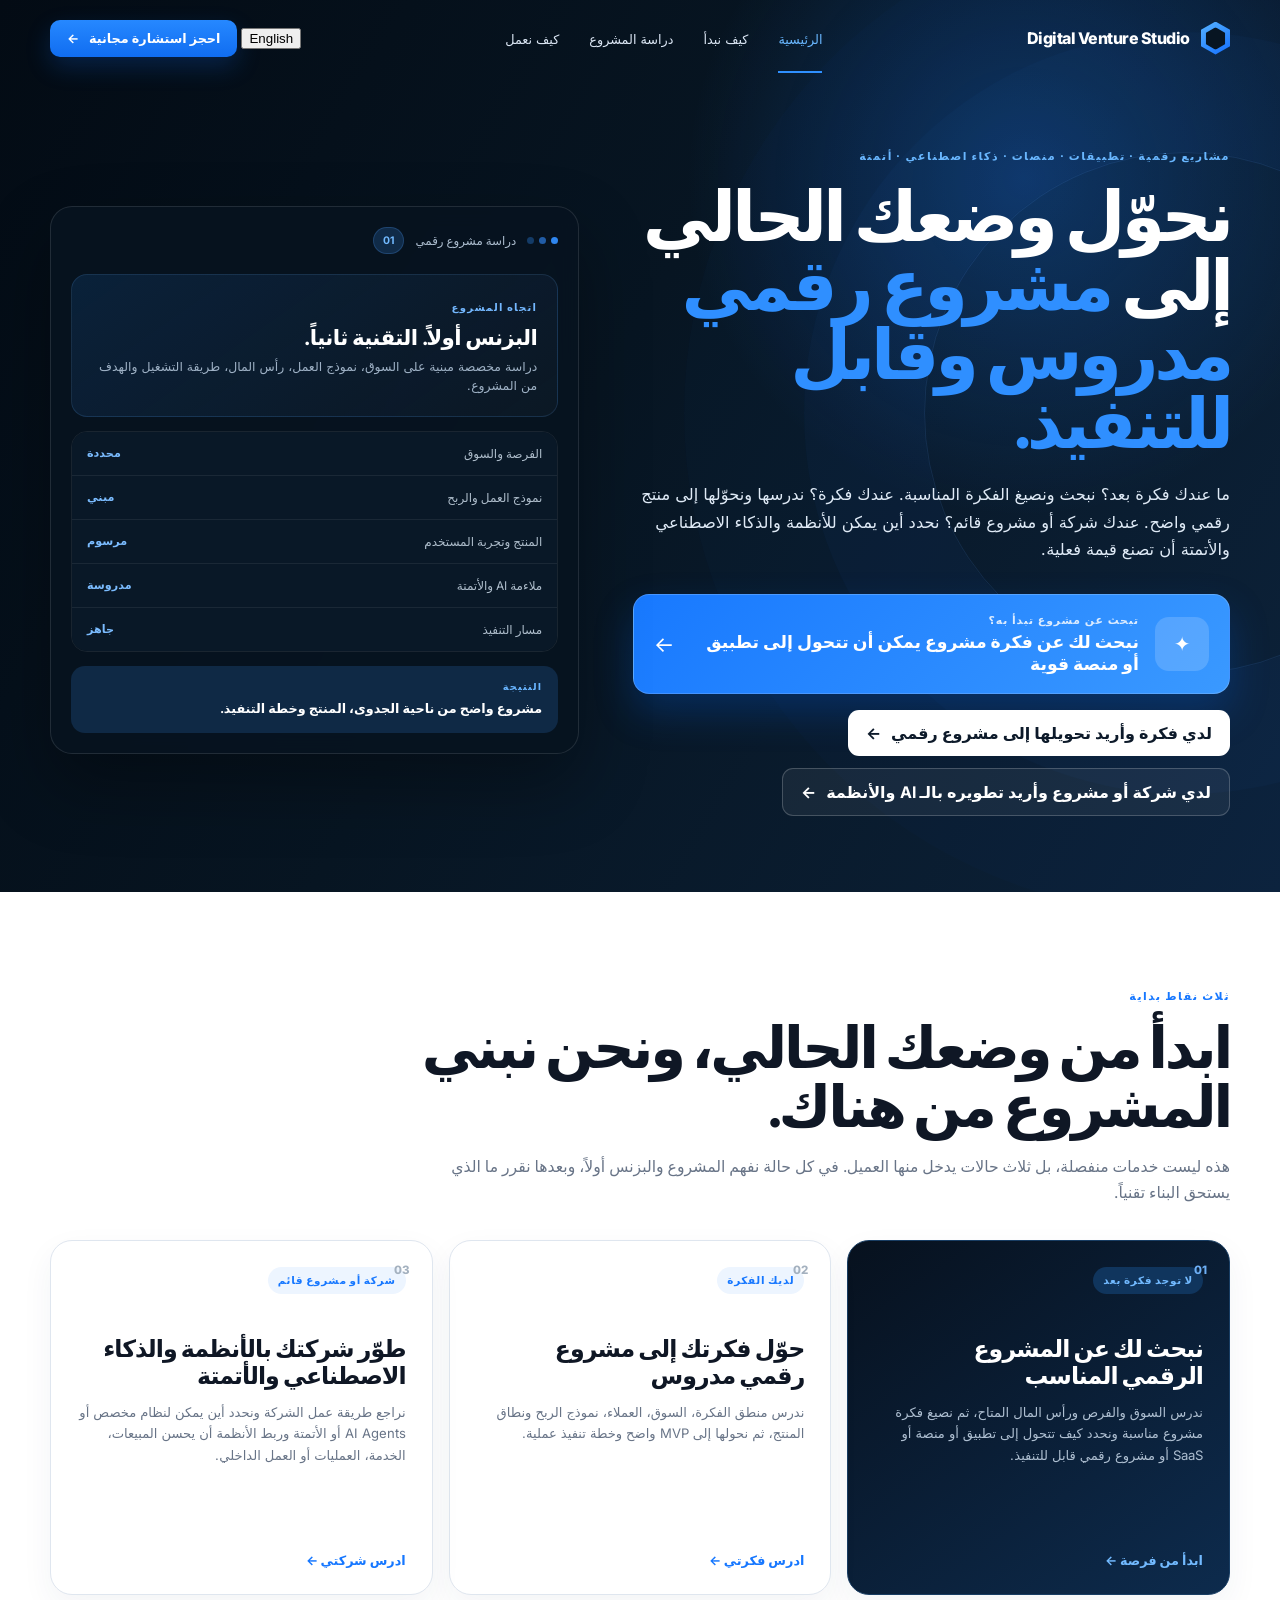
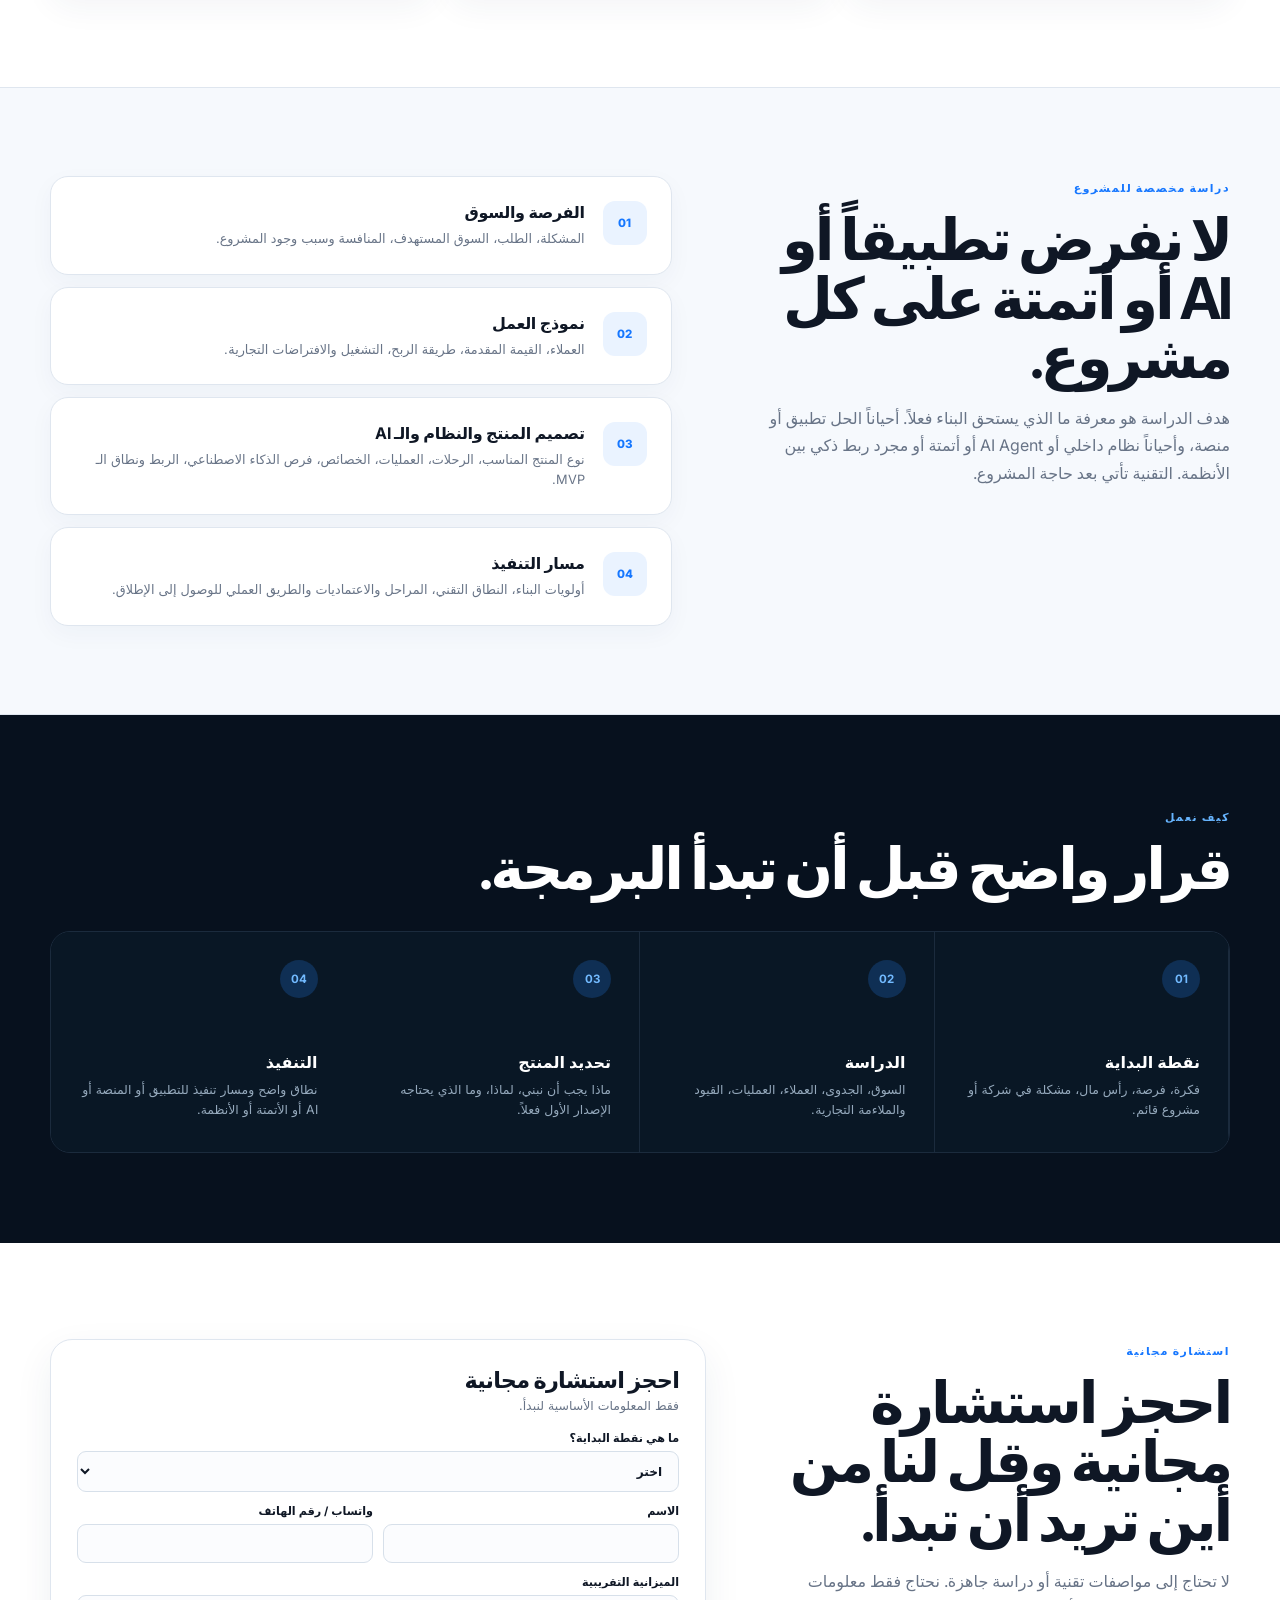
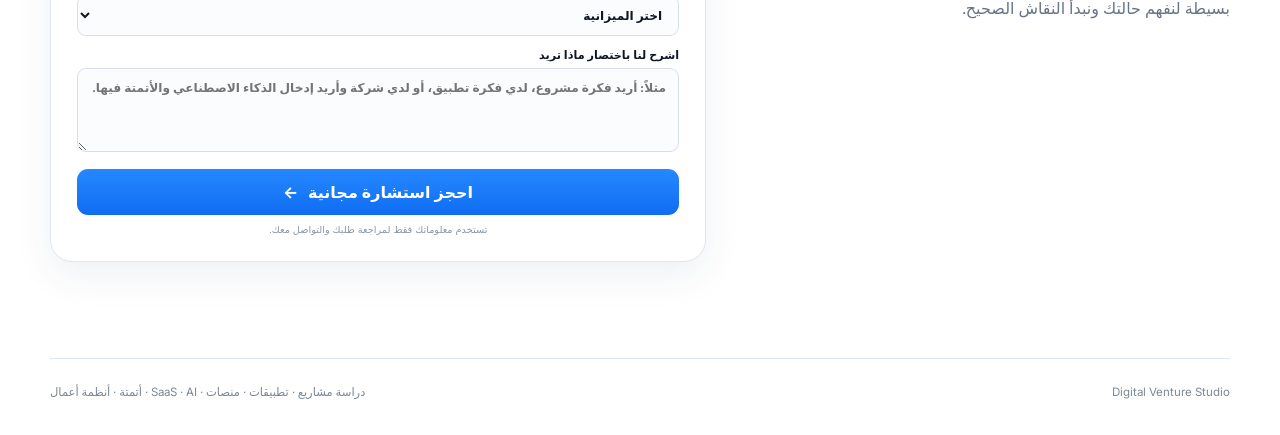
==== index.html @ 3de3f8a1 "Make Arabic the default language and simplify consultation intake" ====
<!doctype html>
<html lang="ar" dir="rtl">
<head>
  <meta charset="utf-8">
  <meta name="viewport" content="width=device-width, initial-scale=1">
  <meta name="description" content="نساعدك على إيجاد ودراسة فكرة مشروع رقمي، تحويل فكرتك إلى تطبيق أو منصة، أو تطوير شركتك بالأنظمة والذكاء الاصطناعي والأتمتة.">
  <title>Digital Venture Studio — مشاريع رقمية، تطبيقات، منصات وذكاء اصطناعي</title>
  <link rel="preconnect" href="https://fonts.googleapis.com">
  <link rel="preconnect" href="https://fonts.gstatic.com" crossorigin>
  <link href="https://fonts.googleapis.com/css2?family=Inter:wght@400;500;600;700;800&family=Tajawal:wght@400;500;700;800&display=swap" rel="stylesheet">
  <link rel="stylesheet" href="styles.css">
</head>
<body>
  <div class="site-top" id="top">
    <header class="nav shell">
      <a class="brand" href="#top" aria-label="Home">
        <span class="brand-mark" aria-hidden="true"><i></i></span>
        <span>Digital Venture Studio</span>
      </a>
      <nav>
        <a class="active" href="#top" data-en="Home">الرئيسية</a>
        <a href="#paths" data-en="Starting points">كيف نبدأ</a>
        <a href="#study" data-en="Project study">دراسة المشروع</a>
        <a href="#process" data-en="How it works">كيف نعمل</a>
      </nav>
      <div class="nav-actions">
        <button class="lang-toggle" id="lang-toggle" type="button">English</button>
        <a class="nav-cta" href="#apply"><span data-en="Book a free consultation">احجز استشارة مجانية</span> <span>←</span></a>
      </div>
    </header>

    <section class="hero shell">
      <div class="hero-copy">
        <span class="hero-kicker" data-en="Digital ventures · Apps · Platforms · AI · Automation">مشاريع رقمية · تطبيقات · منصات · ذكاء اصطناعي · أتمتة</span>
        <h1 data-en="We shape the right digital project around your <span>idea, opportunity or business.</span>">نحوّل وضعك الحالي إلى <span>مشروع رقمي مدروس وقابل للتنفيذ.</span></h1>
        <p data-en="No idea yet? We research and shape one. Already have an idea? We validate it and turn it into a clear digital product. Already operating a business? We define where software, AI and automation can create real value.">ما عندك فكرة بعد؟ نبحث ونصيغ الفكرة المناسبة. عندك فكرة؟ ندرسها ونحوّلها إلى منتج رقمي واضح. عندك شركة أو مشروع قائم؟ نحدد أين يمكن للأنظمة والذكاء الاصطناعي والأتمتة أن تصنع قيمة فعلية.</p>

        <a class="idea-hero-cta" href="#apply" data-path="I need a business idea">
          <span class="idea-cta-icon">✦</span>
          <span class="idea-cta-copy">
            <small data-en="Need the idea first?">تبحث عن مشروع تبدأ به؟</small>
            <strong data-en="Find a project idea that can become a strong app or platform">نبحث لك عن فكرة مشروع يمكن أن تتحول إلى تطبيق أو منصة قوية</strong>
          </span>
          <span class="idea-cta-arrow">←</span>
        </a>

        <div class="hero-actions">
          <a class="button primary" href="#apply" data-path="I already have an idea"><span data-en="I already have an idea">لدي فكرة وأريد تحويلها إلى مشروع رقمي</span> <span>←</span></a>
          <a class="button ghost" href="#apply" data-path="I want to improve an existing business"><span data-en="I have a business I want to improve">لدي شركة أو مشروع وأريد تطويره بالـ AI والأنظمة</span> <span>←</span></a>
        </div>
      </div>

      <div class="study-visual" aria-label="Digital project study preview">
        <div class="study-window">
          <div class="study-window-top">
            <div class="study-dots"><i></i><i></i><i></i></div>
            <span data-en="Digital Project Study">دراسة مشروع رقمي</span>
            <b>01</b>
          </div>

          <div class="study-summary">
            <span class="study-label" data-en="Project direction">اتجاه المشروع</span>
            <h3 data-en="Business first. Technology second.">البزنس أولاً. التقنية ثانياً.</h3>
            <p data-en="A tailored study built around the market, business model, workflows, capital and growth objective.">دراسة مخصصة مبنية على السوق، نموذج العمل، رأس المال، طريقة التشغيل والهدف من المشروع.</p>
          </div>

          <div class="study-rows">
            <div class="study-row"><span data-en="Opportunity & market">الفرصة والسوق</span><b data-en="Defined">محددة</b></div>
            <div class="study-row"><span data-en="Business & revenue model">نموذج العمل والربح</span><b data-en="Structured">مبني</b></div>
            <div class="study-row"><span data-en="Product & user flows">المنتج وتجربة المستخدم</span><b data-en="Mapped">مرسوم</b></div>
            <div class="study-row"><span data-en="AI & automation fit">ملاءمة AI والأتمتة</span><b data-en="Assessed">مدروسة</b></div>
            <div class="study-row"><span data-en="Execution route">مسار التنفيذ</span><b data-en="Ready">جاهز</b></div>
          </div>

          <div class="study-output">
            <span data-en="Result">النتيجة</span>
            <strong data-en="A project with a clear business case, product scope and build route.">مشروع واضح من ناحية الجدوى، المنتج وخطة التنفيذ.</strong>
          </div>
        </div>
      </div>
    </section>
  </div>

  <main>
    <section class="route-section shell" id="paths">
      <div class="section-heading light-heading">
        <span class="eyebrow" data-en="Three starting points">ثلاث نقاط بداية</span>
        <h2 data-en="Start where you are. The project is shaped from there.">ابدأ من وضعك الحالي، ونحن نبني المشروع من هناك.</h2>
        <p data-en="These are different starting points, not separate services. In every case, we understand the business first before deciding what technology should be built.">هذه ليست خدمات منفصلة، بل ثلاث حالات يدخل منها العميل. في كل حالة نفهم المشروع والبزنس أولاً، وبعدها نقرر ما الذي يستحق البناء تقنياً.</p>
      </div>

      <div class="route-grid">
        <a class="route-card featured" href="#apply" data-path="I need a business idea">
          <span class="route-number">01</span>
          <span class="route-tag" data-en="No idea yet">لا توجد فكرة بعد</span>
          <h3 data-en="Find the right digital project">نبحث لك عن المشروع الرقمي المناسب</h3>
          <p data-en="We research and shape a project direction around the market, available capital and commercial potential, then define how it could become an app, platform, SaaS product or digital business.">ندرس السوق والفرص ورأس المال المتاح، ثم نصيغ فكرة مشروع مناسبة ونحدد كيف تتحول إلى تطبيق أو منصة أو SaaS أو مشروع رقمي قابل للتنفيذ.</p>
          <strong><span data-en="Start from an opportunity">ابدأ من فرصة</span> <span>←</span></strong>
        </a>

        <a class="route-card" href="#apply" data-path="I already have an idea">
          <span class="route-number">02</span>
          <span class="route-tag" data-en="You have the idea">لديك الفكرة</span>
          <h3 data-en="Turn your idea into a digital project">حوّل فكرتك إلى مشروع رقمي مدروس</h3>
          <p data-en="We validate the business logic, target users, revenue model and product scope, then translate the idea into a practical MVP and execution plan.">ندرس منطق الفكرة، السوق، العملاء، نموذج الربح ونطاق المنتج، ثم نحولها إلى MVP واضح وخطة تنفيذ عملية.</p>
          <strong><span data-en="Structure my idea">ادرس فكرتي</span> <span>←</span></strong>
        </a>

        <a class="route-card" href="#apply" data-path="I want to improve an existing business">
          <span class="route-number">03</span>
          <span class="route-tag" data-en="Existing business or product">شركة أو مشروع قائم</span>
          <h3 data-en="Improve the business with software, AI & automation">طوّر شركتك بالأنظمة والذكاء الاصطناعي والأتمتة</h3>
          <p data-en="We review real workflows and identify where a custom system, AI agents, automation or integrations can improve sales, service, operations or internal work.">نراجع طريقة عمل الشركة ونحدد أين يمكن لنظام مخصص أو AI Agents أو الأتمتة وربط الأنظمة أن يحسن المبيعات، الخدمة، العمليات أو العمل الداخلي.</p>
          <strong><span data-en="Review my business">ادرس شركتي</span> <span>←</span></strong>
        </a>
      </div>
    </section>

    <section class="study-section" id="study">
      <div class="shell study-layout">
        <div class="study-copy">
          <span class="eyebrow" data-en="Tailored project study">دراسة مخصصة للمشروع</span>
          <h2 data-en="We do not force an app, AI or automation into every project.">لا نفرض تطبيقاً أو AI أو أتمتة على كل مشروع.</h2>
          <p data-en="The purpose of the study is to decide what is actually worth building. Sometimes the answer is an app or platform. Sometimes it is an internal system, AI agent, automation layer or a simpler integration. The technology follows the business case.">هدف الدراسة هو معرفة ما الذي يستحق البناء فعلاً. أحياناً الحل تطبيق أو منصة، وأحياناً نظام داخلي أو AI Agent أو أتمتة أو مجرد ربط ذكي بين الأنظمة. التقنية تأتي بعد حاجة المشروع.</p>
        </div>

        <div class="deliverables">
          <article><span>01</span><div><h3 data-en="Opportunity & Market">الفرصة والسوق</h3><p data-en="The problem, demand, target market, competitive context and why the project should exist.">المشكلة، الطلب، السوق المستهدف، المنافسة وسبب وجود المشروع.</p></div></article>
          <article><span>02</span><div><h3 data-en="Business Model">نموذج العمل</h3><p data-en="Target users, value proposition, revenue logic, operating model and commercial assumptions.">العملاء، القيمة المقدمة، طريقة الربح، التشغيل والافتراضات التجارية.</p></div></article>
          <article><span>03</span><div><h3 data-en="Product, System & AI Blueprint">تصميم المنتج والنظام والـ AI</h3><p data-en="The right product type, user journeys, workflows, features, AI opportunities, integrations and MVP scope.">نوع المنتج المناسب، الرحلات، العمليات، الخصائص، فرص الذكاء الاصطناعي، الربط ونطاق الـ MVP.</p></div></article>
          <article><span>04</span><div><h3 data-en="Execution Route">مسار التنفيذ</h3><p data-en="Build priorities, technical scope, stages, dependencies and the practical route to launch or implementation.">أولويات البناء، النطاق التقني، المراحل والاعتماديات والطريق العملي للوصول إلى الإطلاق.</p></div></article>
        </div>
      </div>
    </section>

    <section class="process-section" id="process">
      <div class="shell">
        <div class="section-heading">
          <span class="eyebrow" data-en="How it works">كيف نعمل</span>
          <h2 data-en="A clear decision before development starts.">قرار واضح قبل أن تبدأ البرمجة.</h2>
        </div>

        <div class="process-grid">
          <article><b>01</b><h3 data-en="Starting Point">نقطة البداية</h3><p data-en="Idea, opportunity, capital, business problem or existing operation.">فكرة، فرصة، رأس مال، مشكلة في شركة أو مشروع قائم.</p></article>
          <article><b>02</b><h3 data-en="Study">الدراسة</h3><p data-en="Market, economics, users, workflows, constraints and commercial fit.">السوق، الجدوى، العملاء، العمليات، القيود والملاءمة التجارية.</p></article>
          <article><b>03</b><h3 data-en="Definition">تحديد المنتج</h3><p data-en="What should be built, why it matters, and what the first version really needs.">ماذا يجب أن نبني، لماذا، وما الذي يحتاجه الإصدار الأول فعلاً.</p></article>
          <article><b>04</b><h3 data-en="Execution">التنفيذ</h3><p data-en="A clear scope and build route for product development, AI, automation or systems work.">نطاق واضح ومسار تنفيذ للتطبيق أو المنصة أو AI أو الأتمتة أو الأنظمة.</p></article>
        </div>
      </div>
    </section>

    <section class="project-intake shell" id="apply">
      <div class="intake-copy">
        <span class="eyebrow" data-en="Free consultation">استشارة مجانية</span>
        <h2 data-en="Book a free consultation and tell us where you are starting.">احجز استشارة مجانية وقل لنا من أين تريد أن تبدأ.</h2>
        <p data-en="You do not need a technical specification. A few basic details are enough for the first conversation.">لا تحتاج إلى مواصفات تقنية أو دراسة جاهزة. نحتاج فقط معلومات بسيطة لنفهم حالتك ونبدأ النقاش الصحيح.</p>
      </div>

      <form class="lead-form" name="project-intake">
        <div class="form-title">
          <h2 data-en="Book a free consultation">احجز استشارة مجانية</h2>
          <p data-en="Only the essentials to start the conversation.">فقط المعلومات الأساسية لنبدأ.</p>
        </div>

        <label><span data-en="What are you starting with?">ما هي نقطة البداية؟</span>
          <select name="starting_point" id="starting-point" required>
            <option value="" selected disabled data-en="Select one">اختر</option>
            <option value="I need a business idea" data-en="I want a digital project idea">أريد فكرة مشروع رقمي مناسبة</option>
            <option value="I already have an idea" data-en="I already have an idea">لدي فكرة وأريد تحويلها إلى مشروع رقمي</option>
            <option value="I want to improve an existing business" data-en="I have a business or product I want to improve with software, AI or automation">لدي شركة أو مشروع وأريد تطويره بالأنظمة أو AI أو الأتمتة</option>
            <option data-en="I am not sure yet">لست متأكداً بعد</option>
          </select>
        </label>

        <div class="form-grid compact-contact-grid">
          <label><span data-en="Name">الاسم</span><input type="text" name="name" autocomplete="name" required></label>
          <label><span data-en="WhatsApp / phone">واتساب / رقم الهاتف</span><input type="tel" name="phone" autocomplete="tel" required></label>
        </div>

        <label><span data-en="Budget range">الميزانية التقريبية</span>
          <select name="budget" required>
            <option value="" selected disabled data-en="Select range">اختر الميزانية</option>
            <option data-en="Under $2,000">أقل من 2,000 دولار</option>
            <option data-en="$2,000–$10,000">2,000–10,000 دولار</option>
            <option data-en="$10,000–$50,000">10,000–50,000 دولار</option>
            <option data-en="$50,000–$150,000">50,000–150,000 دولار</option>
            <option data-en="$150,000+">أكثر من 150,000 دولار</option>
            <option data-en="Not decided yet">لم أحدد بعد</option>
          </select>
        </label>

        <label><span data-en="Tell us briefly about what you want">اشرح لنا باختصار ماذا تريد</span>
          <textarea name="goal" rows="4" data-en-placeholder="Briefly describe the idea, opportunity, business problem, or what you want to improve." placeholder="مثلاً: أريد فكرة مشروع، لدي فكرة تطبيق، أو لدي شركة وأريد إدخال الذكاء الاصطناعي والأتمتة فيها." required></textarea>
        </label>

        <button class="button primary submit" type="submit"><span data-en="Book a free consultation">احجز استشارة مجانية</span> <span>←</span></button>
        <p class="form-foot" data-en="Your information is used only to review your request and contact you.">تستخدم معلوماتك فقط لمراجعة طلبك والتواصل معك.</p>
      </form>
    </section>
  </main>

  <footer class="footer shell">
    <span>Digital Venture Studio</span>
    <span data-en="Project study · Apps · Platforms · SaaS · AI · Automation · Business systems">دراسة مشاريع · تطبيقات · منصات · SaaS · AI · أتمتة · أنظمة أعمال</span>
  </footer>

  <script src="app.js"></script>
</body>
</html>
---- styles.css ----
:root{--ink:#0f1725;--muted:#687487;--line:#dfe6ef;--blue:#1677ff;--blue2:#4ca5ff;--deep:#06101c;--deep2:#0a1d33;--soft:#f6f9fd;--white:#fff}*{box-sizing:border-box}html{scroll-behavior:smooth}body{margin:0;font-family:Inter,system-ui,sans-serif;background:#fff;color:var(--ink)}a{color:inherit;text-decoration:none}.shell{width:min(1180px,calc(100% - 40px));margin:auto}.site-top{position:relative;overflow:hidden;color:#fff;background:radial-gradient(circle at 80% 20%,rgba(27,126,255,.28),transparent 27%),linear-gradient(120deg,#030b14 0%,#071522 46%,#0c223a 100%)}.site-top:after{content:"";position:absolute;right:-13%;top:17%;width:520px;height:520px;border:1px solid rgba(83,157,255,.13);border-radius:50%;box-shadow:0 0 0 120px rgba(35,124,255,.03),0 0 0 240px rgba(35,124,255,.018);pointer-events:none}.nav{height:76px;display:grid;grid-template-columns:auto 1fr auto;align-items:center;gap:30px;position:relative;z-index:5}.brand{display:flex;align-items:center;gap:11px;font-size:1rem;font-weight:800;letter-spacing:-.03em}.brand-mark{position:relative;width:29px;height:33px;display:block}.brand-mark:before,.brand-mark:after,.brand-mark i{content:"";position:absolute;inset:0;clip-path:polygon(50% 0,100% 25%,100% 75%,50% 100%,0 75%,0 25%);background:linear-gradient(145deg,#57b3ff,#126eff)}.brand-mark:after{transform:scale(.68);background:#071522}.brand-mark i{transform:scale(.4);background:#63b7ff}.nav nav{justify-self:center;display:flex;gap:30px;font-size:.8rem;color:#dce7f5}.nav nav a{padding:28px 0 24px;border-bottom:2px solid transparent}.nav nav a:hover,.nav nav a.active{color:#69b7ff;border-bottom-color:#2f90ff}.nav-cta{justify-self:end;display:inline-flex;align-items:center;gap:10px;padding:11px 17px;border-radius:10px;background:linear-gradient(180deg,#2688ff,#106df1);font-size:.8rem;font-weight:700;box-shadow:0 10px 24px rgba(15,102,220,.24)}.hero{position:relative;z-index:2;display:grid;grid-template-columns:1.06fr .94fr;gap:54px;align-items:center;padding:68px 0 76px}.hero-kicker,.eyebrow{text-transform:uppercase;letter-spacing:.14em;font-size:.68rem;font-weight:800}.hero-kicker{display:inline-block;margin-bottom:18px;color:#69b7ff}.eyebrow{color:var(--blue)}.hero h1{font-size:clamp(3rem,5.5vw,5.4rem);line-height:.98;letter-spacing:-.06em;margin:0 0 24px;max-width:760px}.hero h1 span{color:#2f8fff}.hero-copy>p{max-width:720px;margin:0;color:#dfeaf6;font-size:1.02rem;line-height:1.7}.idea-hero-cta{margin-top:30px;display:grid;grid-template-columns:54px 1fr auto;gap:16px;align-items:center;max-width:700px;padding:18px 20px;border-radius:16px;background:linear-gradient(135deg,#1879ff,#3a99ff);box-shadow:0 18px 38px rgba(0,94,219,.28);border:1px solid rgba(255,255,255,.18);transition:.2s ease}.idea-hero-cta:hover{transform:translateY(-2px);box-shadow:0 22px 45px rgba(0,94,219,.34)}.idea-cta-icon{width:54px;height:54px;border-radius:14px;display:grid;place-items:center;background:rgba(255,255,255,.16);font-size:1.25rem}.idea-cta-copy{display:grid;gap:4px}.idea-cta-copy small{font-size:.68rem;color:#dcecff;text-transform:uppercase;letter-spacing:.08em;font-weight:700}.idea-cta-copy strong{font-size:1.08rem;line-height:1.28}.idea-cta-arrow{font-size:1.35rem}.hero-actions{display:flex;align-items:center;gap:12px;margin-top:16px;flex-wrap:wrap}.button{display:inline-flex;align-items:center;justify-content:center;gap:10px;border:0;cursor:pointer;font:inherit;font-weight:700}.button.primary{padding:13px 18px;border-radius:11px;background:#fff;color:#0d1a2a}.button.ghost{padding:13px 18px;border-radius:11px;background:rgba(255,255,255,.06);color:#fff;border:1px solid rgba(255,255,255,.2)}.button.ghost:hover{background:rgba(255,255,255,.1)}.study-visual{position:relative}.study-window{background:rgba(7,19,32,.9);border:1px solid rgba(255,255,255,.11);border-radius:22px;padding:20px;box-shadow:0 30px 70px rgba(0,0,0,.32);backdrop-filter:blur(10px)}.study-window-top{display:flex;align-items:center;gap:11px;color:#aebfd1;font-size:.74rem}.study-window-top>b{margin-left:auto;background:#102b48;color:#72baff;border:1px solid rgba(83,158,255,.22);border-radius:999px;padding:6px 9px;font-size:.65rem}.study-dots{display:flex;gap:5px}.study-dots i{width:7px;height:7px;border-radius:50%;background:#2f86ef}.study-dots i:nth-child(2){opacity:.65}.study-dots i:nth-child(3){opacity:.35}.study-summary{margin-top:20px;padding:20px;border-radius:16px;background:linear-gradient(145deg,rgba(30,101,181,.18),rgba(255,255,255,.025));border:1px solid rgba(104,174,255,.15)}.study-label{font-size:.63rem;text-transform:uppercase;letter-spacing:.12em;color:#74b8ff;font-weight:800}.study-summary h3{font-size:1.34rem;margin:9px 0 7px;letter-spacing:-.03em}.study-summary p{margin:0;color:#9eb1c5;font-size:.78rem;line-height:1.55}.study-rows{margin-top:14px;border:1px solid rgba(255,255,255,.08);border-radius:16px;overflow:hidden}.study-row{display:flex;justify-content:space-between;gap:14px;padding:14px 15px;background:#091827;border-bottom:1px solid rgba(255,255,255,.07);font-size:.75rem}.study-row:last-child{border-bottom:0}.study-row span{color:#aebdcb}.study-row b{color:#7bbcff;font-size:.7rem}.study-output{margin-top:14px;padding:15px 16px;border-radius:14px;background:#0f2945}.study-output span{display:block;font-size:.61rem;text-transform:uppercase;letter-spacing:.11em;color:#69b5ff;font-weight:800;margin-bottom:5px}.study-output strong{font-size:.8rem;line-height:1.45}.route-section{padding:92px 0}.section-heading{max-width:810px;margin-bottom:34px}.section-heading h2,.study-copy h2,.intake-copy h2{font-size:clamp(2.35rem,4.5vw,4.5rem);line-height:1.02;letter-spacing:-.055em;margin:14px 0 18px}.section-heading p{margin:0;color:var(--muted);font-size:.98rem;line-height:1.68}.light-heading .eyebrow{color:var(--blue)}.route-grid{display:grid;grid-template-columns:repeat(3,1fr);gap:16px}.route-card{position:relative;display:flex;flex-direction:column;min-height:355px;padding:26px;border:1px solid var(--line);border-radius:22px;background:#fff;box-shadow:0 12px 32px rgba(34,58,90,.055);transition:.2s ease}.route-card:hover{transform:translateY(-4px);border-color:#b8d4f7;box-shadow:0 18px 40px rgba(34,58,90,.09)}.route-card.featured{background:linear-gradient(145deg,#07111e,#0d2b4d);color:#fff;border-color:#183d63}.route-number{position:absolute;right:22px;top:22px;font-size:.72rem;font-weight:800;color:#a4b1bf}.route-card.featured .route-number{color:#6daff5}.route-tag{display:inline-flex;align-self:flex-start;padding:7px 10px;border-radius:999px;background:#edf5ff;color:#1677ff;font-size:.65rem;font-weight:800;text-transform:uppercase;letter-spacing:.07em}.route-card.featured .route-tag{background:#10355d;color:#72baff}.route-card h3{font-size:1.48rem;line-height:1.12;letter-spacing:-.04em;margin:42px 0 12px;max-width:310px}.route-card p{margin:0;color:var(--muted);font-size:.82rem;line-height:1.65}.route-card.featured p{color:#aebfd1}.route-card>strong{margin-top:auto;padding-top:28px;font-size:.8rem;color:#1677ff}.route-card.featured>strong{color:#72baff}.study-section{padding:88px 0;background:var(--soft);border-top:1px solid var(--line);border-bottom:1px solid var(--line)}.study-layout{display:grid;grid-template-columns:.88fr 1.12fr;gap:70px;align-items:start}.study-copy{position:sticky;top:28px}.study-copy p,.intake-copy p{color:var(--muted);font-size:1rem;line-height:1.72;max-width:850px}.deliverables{display:grid;gap:12px}.deliverables article{display:grid;grid-template-columns:44px 1fr;gap:18px;padding:24px;border:1px solid var(--line);border-radius:18px;background:#fff;box-shadow:0 8px 24px rgba(38,61,92,.04)}.deliverables article>span{width:44px;height:44px;border-radius:12px;display:grid;place-items:center;background:#eaf3ff;color:#1677ff;font-size:.72rem;font-weight:800}.deliverables h3{font-size:1rem;margin:1px 0 7px;letter-spacing:-.02em}.deliverables p{margin:0;color:var(--muted);font-size:.8rem;line-height:1.58}.process-section{padding:90px 0;background:#07111e;color:#fff}.process-section .section-heading .eyebrow{color:#67b5ff}.process-section .section-heading h2{margin-bottom:0}.process-grid{display:grid;grid-template-columns:repeat(4,1fr);border:1px solid #1b2b3d;border-radius:20px;overflow:hidden}.process-grid article{padding:28px;min-height:220px;background:#091725;border-right:1px solid #1b2b3d}.process-grid article:last-child{border-right:0}.process-grid b{display:inline-grid;place-items:center;width:38px;height:38px;border-radius:50%;background:#0f2f54;color:#72baff;font-size:.72rem}.process-grid h3{font-size:1rem;margin:54px 0 8px}.process-grid p{margin:0;color:#95a9bc;font-size:.78rem;line-height:1.55}.project-intake{display:grid;grid-template-columns:.82fr 1.18fr;gap:68px;align-items:start;padding:96px 0}.intake-copy{position:sticky;top:28px}.intake-note{margin-top:26px;padding:17px 18px;border-left:3px solid var(--blue);background:#f6f9fd;display:grid;gap:5px}.intake-note strong{font-size:.78rem}.intake-note span{font-size:.74rem;color:var(--muted);line-height:1.5}.lead-form{border:1px solid var(--line);border-radius:22px;background:#fff;padding:26px;box-shadow:0 14px 38px rgba(32,58,90,.07)}.form-title h2{font-size:1.4rem;letter-spacing:-.035em;margin:0 0 5px}.form-title p{margin:0 0 18px;color:var(--muted);font-size:.78rem}.lead-form label{display:block;font-size:.7rem;font-weight:700;margin-bottom:12px}.lead-form input,.lead-form select,.lead-form textarea{width:100%;margin-top:6px;border:1px solid #d7e0ea;background:#fbfcfe;border-radius:9px;padding:11px 12px;font:inherit;font-size:.76rem;color:var(--ink);outline:none}.lead-form textarea{resize:vertical}.lead-form input:focus,.lead-form select:focus,.lead-form textarea:focus{border-color:#76aff7;box-shadow:0 0 0 3px rgba(22,119,255,.08)}.form-grid{display:grid;grid-template-columns:1fr 1fr;gap:10px}.submit{width:100%;padding:13px 18px!important;background:linear-gradient(180deg,#2588ff,#106df2)!important;color:#fff!important;margin-top:2px}.form-foot{text-align:center;color:#8a96a6;font-size:.61rem;margin:9px 0 0}.footer{display:flex;justify-content:space-between;gap:20px;padding:26px 0 36px;border-top:1px solid var(--line);font-size:.72rem;color:#7b8795}@media(max-width:1000px){.hero{grid-template-columns:1fr}.study-visual{max-width:680px}.route-grid{grid-template-columns:1fr}.route-card{min-height:auto}.study-layout,.project-intake{grid-template-columns:1fr}.study-copy,.intake-copy{position:static}.process-grid{grid-template-columns:repeat(2,1fr)}.process-grid article:nth-child(2){border-right:0}.process-grid article:nth-child(-n+2){border-bottom:1px solid #1b2b3d}}@media(max-width:780px){.shell{width:min(100% - 24px,1180px)}.nav{grid-template-columns:1fr auto;height:66px}.nav nav{display:none}.hero{padding:46px 0 54px;gap:36px}.hero h1{font-size:3rem}.idea-hero-cta{grid-template-columns:46px 1fr auto}.idea-cta-icon{width:46px;height:46px}.idea-cta-copy strong{font-size:.96rem}.route-section,.study-section,.process-section,.project-intake{padding-top:68px;padding-bottom:68px}.study-layout{gap:34px}.form-grid{grid-template-columns:1fr}.footer{flex-direction:column}.hero-actions{align-items:stretch;flex-direction:column}.hero-actions .button{width:100%}}@media(max-width:560px){.brand span:last-child{font-size:.88rem}.nav-cta{padding:9px 11px;font-size:.7rem}.hero h1{font-size:2.42rem}.hero-copy>p{font-size:.92rem}.idea-hero-cta{grid-template-columns:40px 1fr;padding:15px}.idea-cta-icon{width:40px;height:40px}.idea-cta-arrow{display:none}.study-window{padding:15px}.study-row{flex-direction:column;gap:4px}.section-heading h2,.study-copy h2,.intake-copy h2{font-size:2.2rem}.route-card{padding:22px}.route-card h3{font-size:1.35rem;margin-top:34px}.process-grid{grid-template-columns:1fr}.process-grid article{border-right:0!important;border-bottom:1px solid #1b2b3d!important;min-height:180px}.process-grid article:last-child{border-bottom:0!important}.process-grid h3{margin-top:34px}.lead-form{padding:18px}}
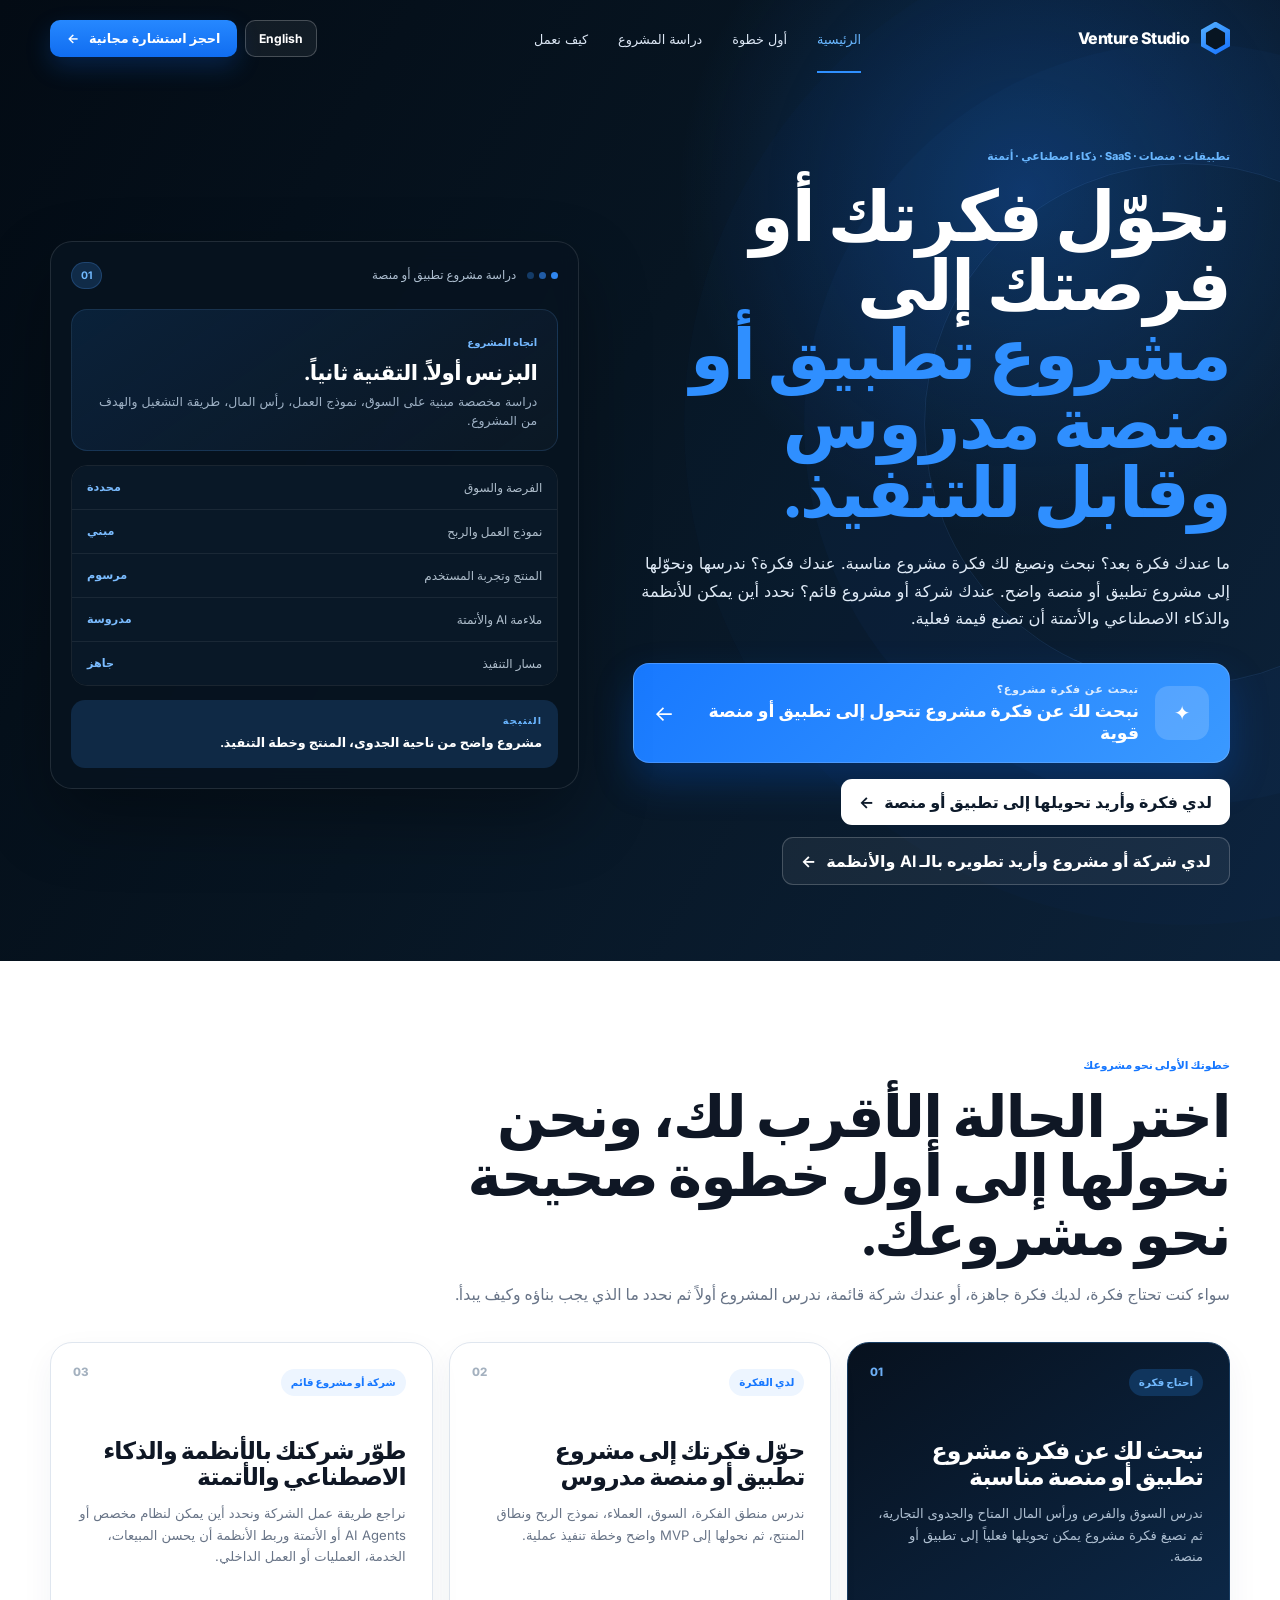
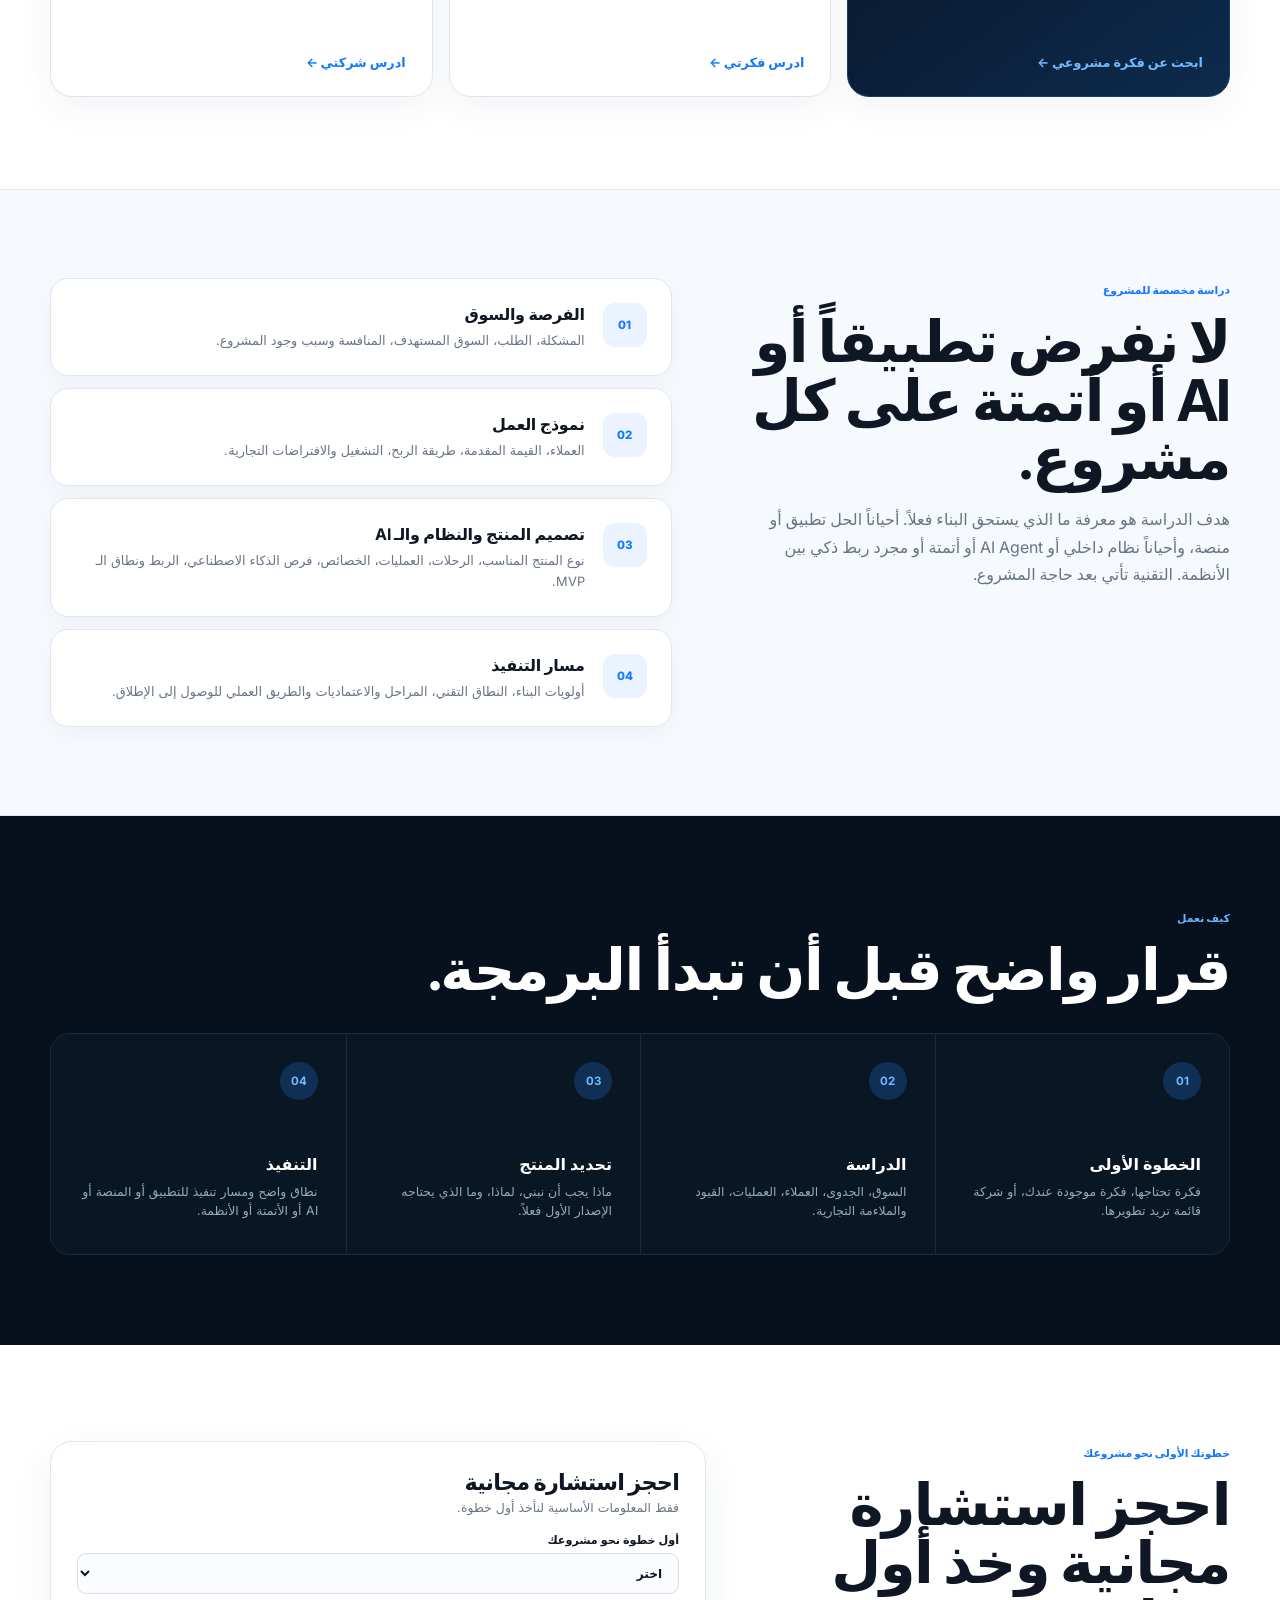
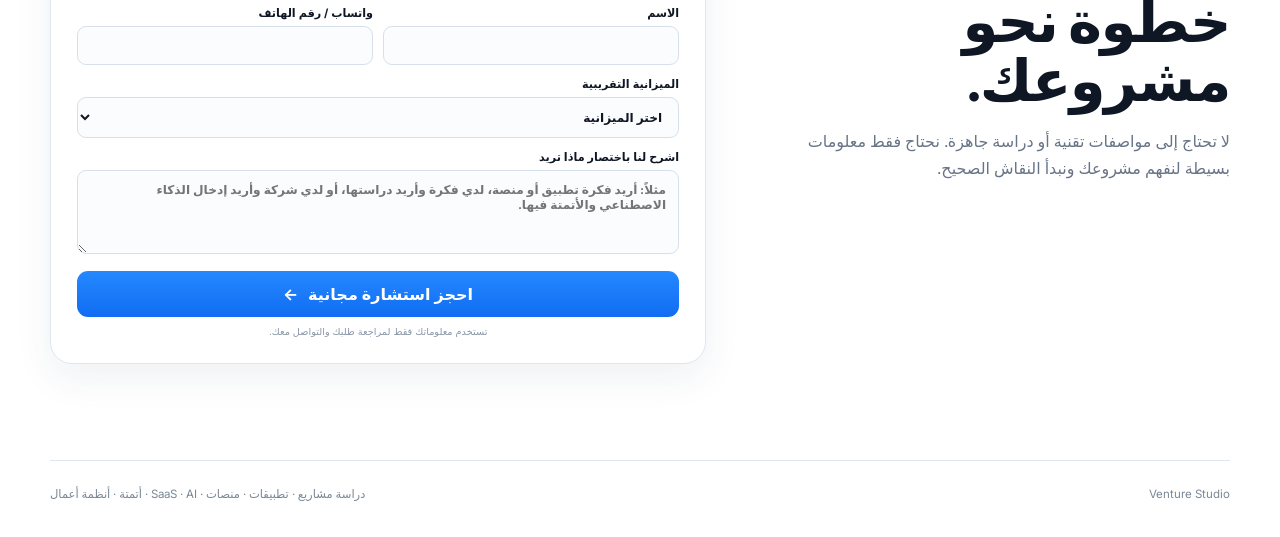
==== commit 2b0b0e36: "Refine app platform positioning and first step language" ====
--- a/index.html
+++ b/index.html
@@ -3,8 +3,8 @@
 <head>
   <meta charset="utf-8">
   <meta name="viewport" content="width=device-width, initial-scale=1">
-  <meta name="description" content="نساعدك على إيجاد ودراسة فكرة مشروع رقمي، تحويل فكرتك إلى تطبيق أو منصة، أو تطوير شركتك بالأنظمة والذكاء الاصطناعي والأتمتة.">
-  <title>Digital Venture Studio — مشاريع رقمية، تطبيقات، منصات وذكاء اصطناعي</title>
+  <meta name="description" content="نساعدك على إيجاد ودراسة فكرة مشروع تطبيق أو منصة، تحويل فكرتك إلى مشروع واضح، أو تطوير شركتك بالأنظمة والذكاء الاصطناعي والأتمتة.">
+  <title>Venture Studio — تطبيقات، منصات وذكاء اصطناعي</title>
   <link rel="preconnect" href="https://fonts.googleapis.com">
   <link rel="preconnect" href="https://fonts.gstatic.com" crossorigin>
   <link href="https://fonts.googleapis.com/css2?family=Inter:wght@400;500;600;700;800&family=Tajawal:wght@400;500;700;800&display=swap" rel="stylesheet">
@@ -15,11 +15,11 @@
     <header class="nav shell">
       <a class="brand" href="#top" aria-label="Home">
         <span class="brand-mark" aria-hidden="true"><i></i></span>
-        <span>Digital Venture Studio</span>
+        <span>Venture Studio</span>
       </a>
       <nav>
         <a class="active" href="#top" data-en="Home">الرئيسية</a>
-        <a href="#paths" data-en="Starting points">كيف نبدأ</a>
+        <a href="#paths" data-en="First step">أول خطوة</a>
         <a href="#study" data-en="Project study">دراسة المشروع</a>
         <a href="#process" data-en="How it works">كيف نعمل</a>
       </nav>
@@ -31,30 +31,30 @@
 
     <section class="hero shell">
       <div class="hero-copy">
-        <span class="hero-kicker" data-en="Digital ventures · Apps · Platforms · AI · Automation">مشاريع رقمية · تطبيقات · منصات · ذكاء اصطناعي · أتمتة</span>
-        <h1 data-en="We shape the right digital project around your <span>idea, opportunity or business.</span>">نحوّل وضعك الحالي إلى <span>مشروع رقمي مدروس وقابل للتنفيذ.</span></h1>
-        <p data-en="No idea yet? We research and shape one. Already have an idea? We validate it and turn it into a clear digital product. Already operating a business? We define where software, AI and automation can create real value.">ما عندك فكرة بعد؟ نبحث ونصيغ الفكرة المناسبة. عندك فكرة؟ ندرسها ونحوّلها إلى منتج رقمي واضح. عندك شركة أو مشروع قائم؟ نحدد أين يمكن للأنظمة والذكاء الاصطناعي والأتمتة أن تصنع قيمة فعلية.</p>
+        <span class="hero-kicker" data-en="Apps · Platforms · SaaS · AI · Automation">تطبيقات · منصات · SaaS · ذكاء اصطناعي · أتمتة</span>
+        <h1 data-en="We turn your idea or opportunity into a <span>well-studied app or platform project.</span>">نحوّل فكرتك أو فرصتك إلى <span>مشروع تطبيق أو منصة مدروس وقابل للتنفيذ.</span></h1>
+        <p data-en="No idea yet? We research and shape a suitable project idea. Already have an idea? We study it and turn it into a clear app or platform project. Already operating a business? We define where systems, AI and automation can create real value.">ما عندك فكرة بعد؟ نبحث ونصيغ لك فكرة مشروع مناسبة. عندك فكرة؟ ندرسها ونحوّلها إلى مشروع تطبيق أو منصة واضح. عندك شركة أو مشروع قائم؟ نحدد أين يمكن للأنظمة والذكاء الاصطناعي والأتمتة أن تصنع قيمة فعلية.</p>
 
         <a class="idea-hero-cta" href="#apply" data-path="I need a business idea">
           <span class="idea-cta-icon">✦</span>
           <span class="idea-cta-copy">
-            <small data-en="Need the idea first?">تبحث عن مشروع تبدأ به؟</small>
-            <strong data-en="Find a project idea that can become a strong app or platform">نبحث لك عن فكرة مشروع يمكن أن تتحول إلى تطبيق أو منصة قوية</strong>
+            <small data-en="Looking for the right project idea?">تبحث عن فكرة مشروع؟</small>
+            <strong data-en="Find an idea that can become a strong app or platform project">نبحث لك عن فكرة مشروع تتحول إلى تطبيق أو منصة قوية</strong>
           </span>
           <span class="idea-cta-arrow">←</span>
         </a>
 
         <div class="hero-actions">
-          <a class="button primary" href="#apply" data-path="I already have an idea"><span data-en="I already have an idea">لدي فكرة وأريد تحويلها إلى مشروع رقمي</span> <span>←</span></a>
-          <a class="button ghost" href="#apply" data-path="I want to improve an existing business"><span data-en="I have a business I want to improve">لدي شركة أو مشروع وأريد تطويره بالـ AI والأنظمة</span> <span>←</span></a>
-        </div>
-      </div>
-
-      <div class="study-visual" aria-label="Digital project study preview">
+          <a class="button primary" href="#apply" data-path="I already have an idea"><span data-en="I have an idea I want to turn into an app or platform">لدي فكرة وأريد تحويلها إلى تطبيق أو منصة</span> <span>←</span></a>
+          <a class="button ghost" href="#apply" data-path="I want to improve an existing business"><span data-en="I have a business I want to improve with AI and systems">لدي شركة أو مشروع وأريد تطويره بالـ AI والأنظمة</span> <span>←</span></a>
+        </div>
+      </div>
+
+      <div class="study-visual" aria-label="App or platform project study preview">
         <div class="study-window">
           <div class="study-window-top">
             <div class="study-dots"><i></i><i></i><i></i></div>
-            <span data-en="Digital Project Study">دراسة مشروع رقمي</span>
+            <span data-en="App or Platform Project Study">دراسة مشروع تطبيق أو منصة</span>
             <b>01</b>
           </div>
 
@@ -84,32 +84,32 @@
   <main>
     <section class="route-section shell" id="paths">
       <div class="section-heading light-heading">
-        <span class="eyebrow" data-en="Three starting points">ثلاث نقاط بداية</span>
-        <h2 data-en="Start where you are. The project is shaped from there.">ابدأ من وضعك الحالي، ونحن نبني المشروع من هناك.</h2>
-        <p data-en="These are different starting points, not separate services. In every case, we understand the business first before deciding what technology should be built.">هذه ليست خدمات منفصلة، بل ثلاث حالات يدخل منها العميل. في كل حالة نفهم المشروع والبزنس أولاً، وبعدها نقرر ما الذي يستحق البناء تقنياً.</p>
+        <span class="eyebrow" data-en="Your first step toward the project">خطوتك الأولى نحو مشروعك</span>
+        <h2 data-en="Choose the path closest to your situation. We take it to the right first step.">اختر الحالة الأقرب لك، ونحن نحولها إلى أول خطوة صحيحة نحو مشروعك.</h2>
+        <p data-en="Whether you need an idea, already have one, or run an existing business, we study the business case first and then define what should be built.">سواء كنت تحتاج فكرة، لديك فكرة جاهزة، أو عندك شركة قائمة، ندرس المشروع أولاً ثم نحدد ما الذي يجب بناؤه وكيف يبدأ.</p>
       </div>
 
       <div class="route-grid">
         <a class="route-card featured" href="#apply" data-path="I need a business idea">
           <span class="route-number">01</span>
-          <span class="route-tag" data-en="No idea yet">لا توجد فكرة بعد</span>
-          <h3 data-en="Find the right digital project">نبحث لك عن المشروع الرقمي المناسب</h3>
-          <p data-en="We research and shape a project direction around the market, available capital and commercial potential, then define how it could become an app, platform, SaaS product or digital business.">ندرس السوق والفرص ورأس المال المتاح، ثم نصيغ فكرة مشروع مناسبة ونحدد كيف تتحول إلى تطبيق أو منصة أو SaaS أو مشروع رقمي قابل للتنفيذ.</p>
-          <strong><span data-en="Start from an opportunity">ابدأ من فرصة</span> <span>←</span></strong>
+          <span class="route-tag" data-en="I need an idea">أحتاج فكرة</span>
+          <h3 data-en="Find the right app or platform project idea">نبحث لك عن فكرة مشروع تطبيق أو منصة مناسبة</h3>
+          <p data-en="We research the market, opportunities, available capital and commercial potential, then shape an idea that can become a practical app or platform project.">ندرس السوق والفرص ورأس المال المتاح والجدوى التجارية، ثم نصيغ فكرة مشروع يمكن تحويلها فعلياً إلى تطبيق أو منصة.</p>
+          <strong><span data-en="Find my project idea">ابحث عن فكرة مشروعي</span> <span>←</span></strong>
         </a>
 
         <a class="route-card" href="#apply" data-path="I already have an idea">
           <span class="route-number">02</span>
-          <span class="route-tag" data-en="You have the idea">لديك الفكرة</span>
-          <h3 data-en="Turn your idea into a digital project">حوّل فكرتك إلى مشروع رقمي مدروس</h3>
+          <span class="route-tag" data-en="I have the idea">لدي الفكرة</span>
+          <h3 data-en="Turn your idea into a studied app or platform project">حوّل فكرتك إلى مشروع تطبيق أو منصة مدروس</h3>
           <p data-en="We validate the business logic, target users, revenue model and product scope, then translate the idea into a practical MVP and execution plan.">ندرس منطق الفكرة، السوق، العملاء، نموذج الربح ونطاق المنتج، ثم نحولها إلى MVP واضح وخطة تنفيذ عملية.</p>
-          <strong><span data-en="Structure my idea">ادرس فكرتي</span> <span>←</span></strong>
+          <strong><span data-en="Study my idea">ادرس فكرتي</span> <span>←</span></strong>
         </a>
 
         <a class="route-card" href="#apply" data-path="I want to improve an existing business">
           <span class="route-number">03</span>
-          <span class="route-tag" data-en="Existing business or product">شركة أو مشروع قائم</span>
-          <h3 data-en="Improve the business with software, AI & automation">طوّر شركتك بالأنظمة والذكاء الاصطناعي والأتمتة</h3>
+          <span class="route-tag" data-en="Existing business or project">شركة أو مشروع قائم</span>
+          <h3 data-en="Improve the business with systems, AI & automation">طوّر شركتك بالأنظمة والذكاء الاصطناعي والأتمتة</h3>
           <p data-en="We review real workflows and identify where a custom system, AI agents, automation or integrations can improve sales, service, operations or internal work.">نراجع طريقة عمل الشركة ونحدد أين يمكن لنظام مخصص أو AI Agents أو الأتمتة وربط الأنظمة أن يحسن المبيعات، الخدمة، العمليات أو العمل الداخلي.</p>
           <strong><span data-en="Review my business">ادرس شركتي</span> <span>←</span></strong>
         </a>
@@ -141,33 +141,33 @@
         </div>
 
         <div class="process-grid">
-          <article><b>01</b><h3 data-en="Starting Point">نقطة البداية</h3><p data-en="Idea, opportunity, capital, business problem or existing operation.">فكرة، فرصة، رأس مال، مشكلة في شركة أو مشروع قائم.</p></article>
+          <article><b>01</b><h3 data-en="First Step">الخطوة الأولى</h3><p data-en="An idea you need, an idea you already have, or an existing business you want to improve.">فكرة تحتاجها، فكرة موجودة عندك، أو شركة قائمة تريد تطويرها.</p></article>
           <article><b>02</b><h3 data-en="Study">الدراسة</h3><p data-en="Market, economics, users, workflows, constraints and commercial fit.">السوق، الجدوى، العملاء، العمليات، القيود والملاءمة التجارية.</p></article>
           <article><b>03</b><h3 data-en="Definition">تحديد المنتج</h3><p data-en="What should be built, why it matters, and what the first version really needs.">ماذا يجب أن نبني، لماذا، وما الذي يحتاجه الإصدار الأول فعلاً.</p></article>
-          <article><b>04</b><h3 data-en="Execution">التنفيذ</h3><p data-en="A clear scope and build route for product development, AI, automation or systems work.">نطاق واضح ومسار تنفيذ للتطبيق أو المنصة أو AI أو الأتمتة أو الأنظمة.</p></article>
+          <article><b>04</b><h3 data-en="Execution">التنفيذ</h3><p data-en="A clear scope and build route for an app, platform, AI, automation or business system.">نطاق واضح ومسار تنفيذ للتطبيق أو المنصة أو AI أو الأتمتة أو الأنظمة.</p></article>
         </div>
       </div>
     </section>
 
     <section class="project-intake shell" id="apply">
       <div class="intake-copy">
-        <span class="eyebrow" data-en="Free consultation">استشارة مجانية</span>
-        <h2 data-en="Book a free consultation and tell us where you are starting.">احجز استشارة مجانية وقل لنا من أين تريد أن تبدأ.</h2>
-        <p data-en="You do not need a technical specification. A few basic details are enough for the first conversation.">لا تحتاج إلى مواصفات تقنية أو دراسة جاهزة. نحتاج فقط معلومات بسيطة لنفهم حالتك ونبدأ النقاش الصحيح.</p>
+        <span class="eyebrow" data-en="Your first step toward the project">خطوتك الأولى نحو مشروعك</span>
+        <h2 data-en="Book a free consultation and take the first step toward your project.">احجز استشارة مجانية وخذ أول خطوة نحو مشروعك.</h2>
+        <p data-en="You do not need a technical specification. A few basic details are enough for the first conversation.">لا تحتاج إلى مواصفات تقنية أو دراسة جاهزة. نحتاج فقط معلومات بسيطة لنفهم مشروعك ونبدأ النقاش الصحيح.</p>
       </div>
 
       <form class="lead-form" name="project-intake">
         <div class="form-title">
           <h2 data-en="Book a free consultation">احجز استشارة مجانية</h2>
-          <p data-en="Only the essentials to start the conversation.">فقط المعلومات الأساسية لنبدأ.</p>
-        </div>
-
-        <label><span data-en="What are you starting with?">ما هي نقطة البداية؟</span>
+          <p data-en="Only the essentials to take the first step.">فقط المعلومات الأساسية لنأخذ أول خطوة.</p>
+        </div>
+
+        <label><span data-en="Your first step toward the project">أول خطوة نحو مشروعك</span>
           <select name="starting_point" id="starting-point" required>
             <option value="" selected disabled data-en="Select one">اختر</option>
-            <option value="I need a business idea" data-en="I want a digital project idea">أريد فكرة مشروع رقمي مناسبة</option>
-            <option value="I already have an idea" data-en="I already have an idea">لدي فكرة وأريد تحويلها إلى مشروع رقمي</option>
-            <option value="I want to improve an existing business" data-en="I have a business or product I want to improve with software, AI or automation">لدي شركة أو مشروع وأريد تطويره بالأنظمة أو AI أو الأتمتة</option>
+            <option value="I need a business idea" data-en="I want an app or platform project idea">أريد فكرة مشروع تطبيق أو منصة</option>
+            <option value="I already have an idea" data-en="I have an idea I want to turn into an app or platform">لدي فكرة وأريد تحويلها إلى تطبيق أو منصة</option>
+            <option value="I want to improve an existing business" data-en="I have a business or project I want to improve with systems, AI or automation">لدي شركة أو مشروع وأريد تطويره بالأنظمة أو AI أو الأتمتة</option>
             <option data-en="I am not sure yet">لست متأكداً بعد</option>
           </select>
         </label>
@@ -190,7 +190,7 @@
         </label>
 
         <label><span data-en="Tell us briefly about what you want">اشرح لنا باختصار ماذا تريد</span>
-          <textarea name="goal" rows="4" data-en-placeholder="Briefly describe the idea, opportunity, business problem, or what you want to improve." placeholder="مثلاً: أريد فكرة مشروع، لدي فكرة تطبيق، أو لدي شركة وأريد إدخال الذكاء الاصطناعي والأتمتة فيها." required></textarea>
+          <textarea name="goal" rows="4" data-en-placeholder="Briefly describe the app or platform idea you want, the idea you already have, or what you want to improve in your business." placeholder="مثلاً: أريد فكرة تطبيق أو منصة، لدي فكرة وأريد دراستها، أو لدي شركة وأريد إدخال الذكاء الاصطناعي والأتمتة فيها." required></textarea>
         </label>
 
         <button class="button primary submit" type="submit"><span data-en="Book a free consultation">احجز استشارة مجانية</span> <span>←</span></button>
@@ -200,8 +200,8 @@
   </main>
 
   <footer class="footer shell">
-    <span>Digital Venture Studio</span>
-    <span data-en="Project study · Apps · Platforms · SaaS · AI · Automation · Business systems">دراسة مشاريع · تطبيقات · منصات · SaaS · AI · أتمتة · أنظمة أعمال</span>
+    <span>Venture Studio</span>
+    <span data-en="Project studies · Apps · Platforms · SaaS · AI · Automation · Business systems">دراسة مشاريع · تطبيقات · منصات · SaaS · AI · أتمتة · أنظمة أعمال</span>
   </footer>
 
   <script src="app.js"></script>
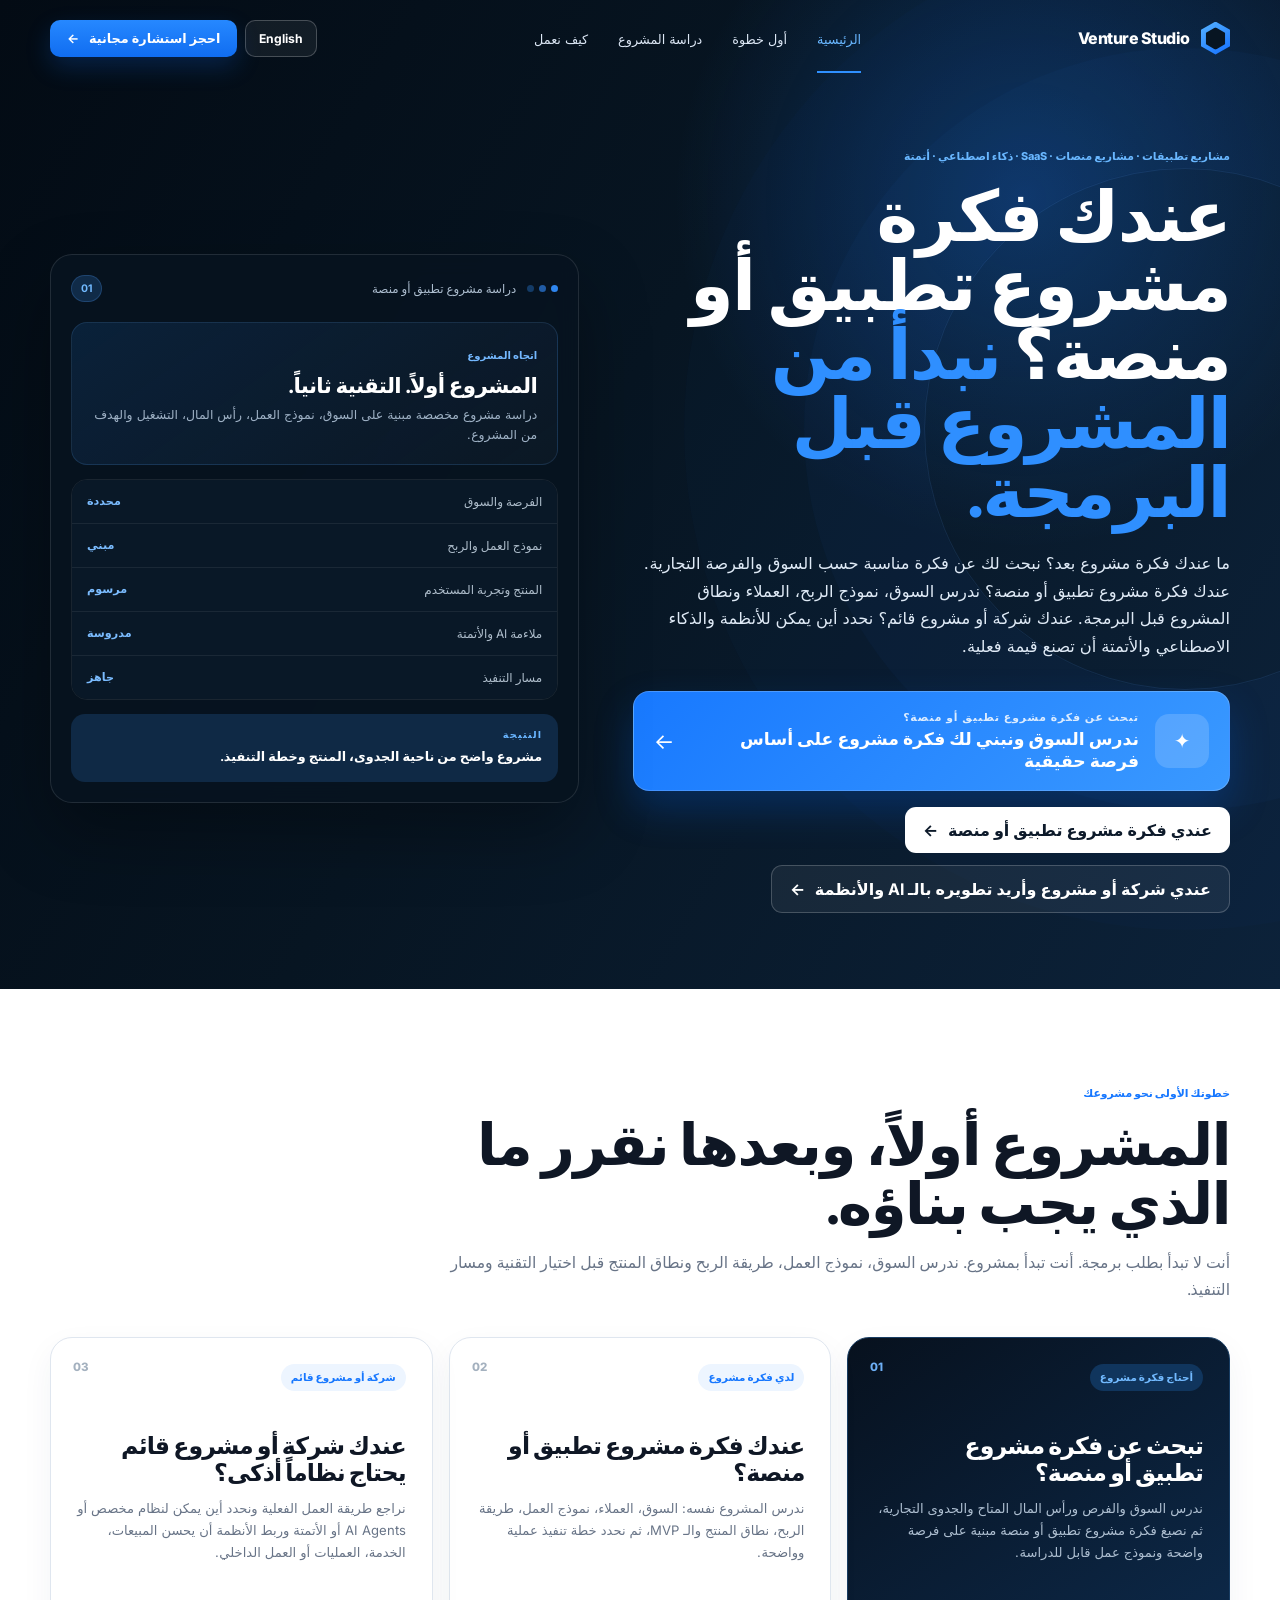
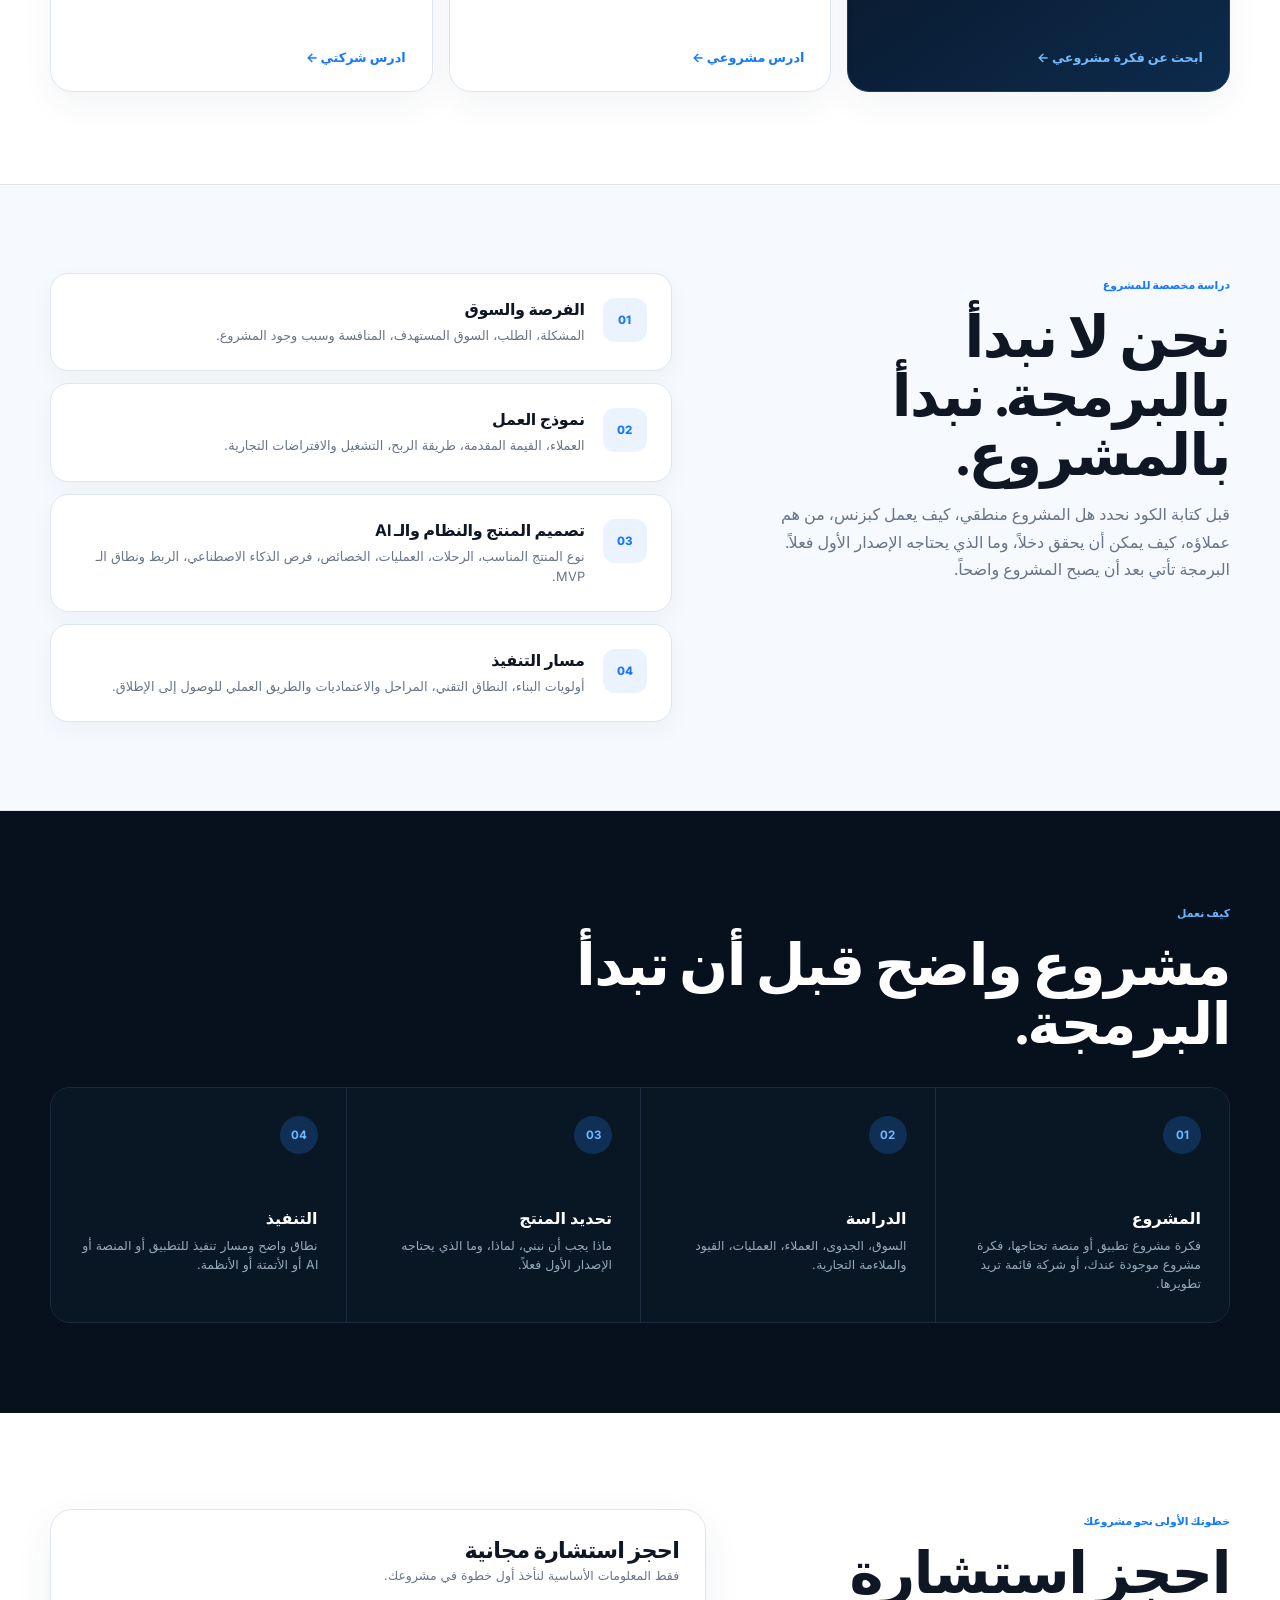
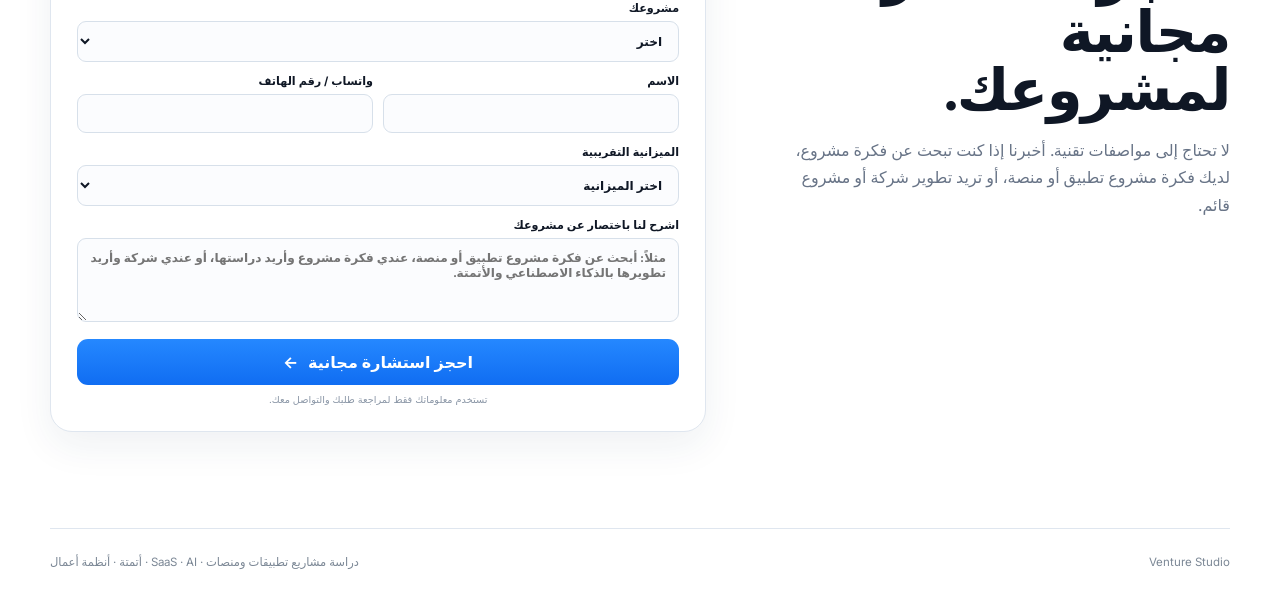
==== commit eaa92a14: "Reframe site around app and platform projects" ====
--- a/index.html
+++ b/index.html
@@ -3,8 +3,8 @@
 <head>
   <meta charset="utf-8">
   <meta name="viewport" content="width=device-width, initial-scale=1">
-  <meta name="description" content="نساعدك على إيجاد ودراسة فكرة مشروع تطبيق أو منصة، تحويل فكرتك إلى مشروع واضح، أو تطوير شركتك بالأنظمة والذكاء الاصطناعي والأتمتة.">
-  <title>Venture Studio — تطبيقات، منصات وذكاء اصطناعي</title>
+  <meta name="description" content="نساعدك على إيجاد ودراسة فكرة مشروع تطبيق أو منصة، دراسة مشروعك قبل البرمجة، أو تطوير شركتك بالأنظمة والذكاء الاصطناعي والأتمتة.">
+  <title>Venture Studio — مشاريع تطبيقات، منصات وذكاء اصطناعي</title>
   <link rel="preconnect" href="https://fonts.googleapis.com">
   <link rel="preconnect" href="https://fonts.gstatic.com" crossorigin>
   <link href="https://fonts.googleapis.com/css2?family=Inter:wght@400;500;600;700;800&family=Tajawal:wght@400;500;700;800&display=swap" rel="stylesheet">
@@ -31,22 +31,22 @@
 
     <section class="hero shell">
       <div class="hero-copy">
-        <span class="hero-kicker" data-en="Apps · Platforms · SaaS · AI · Automation">تطبيقات · منصات · SaaS · ذكاء اصطناعي · أتمتة</span>
-        <h1 data-en="We turn your idea or opportunity into a <span>well-studied app or platform project.</span>">نحوّل فكرتك أو فرصتك إلى <span>مشروع تطبيق أو منصة مدروس وقابل للتنفيذ.</span></h1>
-        <p data-en="No idea yet? We research and shape a suitable project idea. Already have an idea? We study it and turn it into a clear app or platform project. Already operating a business? We define where systems, AI and automation can create real value.">ما عندك فكرة بعد؟ نبحث ونصيغ لك فكرة مشروع مناسبة. عندك فكرة؟ ندرسها ونحوّلها إلى مشروع تطبيق أو منصة واضح. عندك شركة أو مشروع قائم؟ نحدد أين يمكن للأنظمة والذكاء الاصطناعي والأتمتة أن تصنع قيمة فعلية.</p>
+        <span class="hero-kicker" data-en="App Projects · Platform Projects · SaaS · AI · Automation">مشاريع تطبيقات · مشاريع منصات · SaaS · ذكاء اصطناعي · أتمتة</span>
+        <h1 data-en="Have an app or platform project idea? <span>We start with the project before development.</span>">عندك فكرة مشروع تطبيق أو منصة؟ <span>نبدأ من المشروع قبل البرمجة.</span></h1>
+        <p data-en="No project idea yet? We research and shape one around the market and business opportunity. Already have an app or platform project idea? We study the market, revenue model, users and scope before development. Already operating a business? We define where systems, AI and automation can create real value.">ما عندك فكرة مشروع بعد؟ نبحث لك عن فكرة مناسبة حسب السوق والفرصة التجارية. عندك فكرة مشروع تطبيق أو منصة؟ ندرس السوق، نموذج الربح، العملاء ونطاق المشروع قبل البرمجة. عندك شركة أو مشروع قائم؟ نحدد أين يمكن للأنظمة والذكاء الاصطناعي والأتمتة أن تصنع قيمة فعلية.</p>
 
         <a class="idea-hero-cta" href="#apply" data-path="I need a business idea">
           <span class="idea-cta-icon">✦</span>
           <span class="idea-cta-copy">
-            <small data-en="Looking for the right project idea?">تبحث عن فكرة مشروع؟</small>
-            <strong data-en="Find an idea that can become a strong app or platform project">نبحث لك عن فكرة مشروع تتحول إلى تطبيق أو منصة قوية</strong>
+            <small data-en="Looking for an app or platform project idea?">تبحث عن فكرة مشروع تطبيق أو منصة؟</small>
+            <strong data-en="We research the market and shape a project idea around the opportunity">ندرس السوق ونبني لك فكرة مشروع على أساس فرصة حقيقية</strong>
           </span>
           <span class="idea-cta-arrow">←</span>
         </a>
 
         <div class="hero-actions">
-          <a class="button primary" href="#apply" data-path="I already have an idea"><span data-en="I have an idea I want to turn into an app or platform">لدي فكرة وأريد تحويلها إلى تطبيق أو منصة</span> <span>←</span></a>
-          <a class="button ghost" href="#apply" data-path="I want to improve an existing business"><span data-en="I have a business I want to improve with AI and systems">لدي شركة أو مشروع وأريد تطويره بالـ AI والأنظمة</span> <span>←</span></a>
+          <a class="button primary" href="#apply" data-path="I already have an idea"><span data-en="I have an app or platform project idea">عندي فكرة مشروع تطبيق أو منصة</span> <span>←</span></a>
+          <a class="button ghost" href="#apply" data-path="I want to improve an existing business"><span data-en="I have a business or project I want to improve with AI and systems">عندي شركة أو مشروع وأريد تطويره بالـ AI والأنظمة</span> <span>←</span></a>
         </div>
       </div>
 
@@ -60,8 +60,8 @@
 
           <div class="study-summary">
             <span class="study-label" data-en="Project direction">اتجاه المشروع</span>
-            <h3 data-en="Business first. Technology second.">البزنس أولاً. التقنية ثانياً.</h3>
-            <p data-en="A tailored study built around the market, business model, workflows, capital and growth objective.">دراسة مخصصة مبنية على السوق، نموذج العمل، رأس المال، طريقة التشغيل والهدف من المشروع.</p>
+            <h3 data-en="Project first. Technology second.">المشروع أولاً. التقنية ثانياً.</h3>
+            <p data-en="A tailored project study built around the market, business model, capital, operations and growth objective.">دراسة مشروع مخصصة مبنية على السوق، نموذج العمل، رأس المال، التشغيل والهدف من المشروع.</p>
           </div>
 
           <div class="study-rows">
@@ -85,32 +85,32 @@
     <section class="route-section shell" id="paths">
       <div class="section-heading light-heading">
         <span class="eyebrow" data-en="Your first step toward the project">خطوتك الأولى نحو مشروعك</span>
-        <h2 data-en="Choose the path closest to your situation. We take it to the right first step.">اختر الحالة الأقرب لك، ونحن نحولها إلى أول خطوة صحيحة نحو مشروعك.</h2>
-        <p data-en="Whether you need an idea, already have one, or run an existing business, we study the business case first and then define what should be built.">سواء كنت تحتاج فكرة، لديك فكرة جاهزة، أو عندك شركة قائمة، ندرس المشروع أولاً ثم نحدد ما الذي يجب بناؤه وكيف يبدأ.</p>
+        <h2 data-en="The project comes first. Then we decide what should be built.">المشروع أولاً، وبعدها نقرر ما الذي يجب بناؤه.</h2>
+        <p data-en="You are not starting with a development order. You are starting with a project. We study the market, business model, revenue logic and product scope before choosing the technology and execution route.">أنت لا تبدأ بطلب برمجة. أنت تبدأ بمشروع. ندرس السوق، نموذج العمل، طريقة الربح ونطاق المنتج قبل اختيار التقنية ومسار التنفيذ.</p>
       </div>
 
       <div class="route-grid">
         <a class="route-card featured" href="#apply" data-path="I need a business idea">
           <span class="route-number">01</span>
-          <span class="route-tag" data-en="I need an idea">أحتاج فكرة</span>
-          <h3 data-en="Find the right app or platform project idea">نبحث لك عن فكرة مشروع تطبيق أو منصة مناسبة</h3>
-          <p data-en="We research the market, opportunities, available capital and commercial potential, then shape an idea that can become a practical app or platform project.">ندرس السوق والفرص ورأس المال المتاح والجدوى التجارية، ثم نصيغ فكرة مشروع يمكن تحويلها فعلياً إلى تطبيق أو منصة.</p>
+          <span class="route-tag" data-en="I need a project idea">أحتاج فكرة مشروع</span>
+          <h3 data-en="Looking for an app or platform project idea?">تبحث عن فكرة مشروع تطبيق أو منصة؟</h3>
+          <p data-en="We study the market, opportunities, available capital and commercial potential, then shape an app or platform project idea around a real business case.">ندرس السوق والفرص ورأس المال المتاح والجدوى التجارية، ثم نصيغ فكرة مشروع تطبيق أو منصة مبنية على فرصة واضحة ونموذج عمل قابل للدراسة.</p>
           <strong><span data-en="Find my project idea">ابحث عن فكرة مشروعي</span> <span>←</span></strong>
         </a>
 
         <a class="route-card" href="#apply" data-path="I already have an idea">
           <span class="route-number">02</span>
-          <span class="route-tag" data-en="I have the idea">لدي الفكرة</span>
-          <h3 data-en="Turn your idea into a studied app or platform project">حوّل فكرتك إلى مشروع تطبيق أو منصة مدروس</h3>
-          <p data-en="We validate the business logic, target users, revenue model and product scope, then translate the idea into a practical MVP and execution plan.">ندرس منطق الفكرة، السوق، العملاء، نموذج الربح ونطاق المنتج، ثم نحولها إلى MVP واضح وخطة تنفيذ عملية.</p>
-          <strong><span data-en="Study my idea">ادرس فكرتي</span> <span>←</span></strong>
+          <span class="route-tag" data-en="I have a project idea">لدي فكرة مشروع</span>
+          <h3 data-en="Have an app or platform project idea?">عندك فكرة مشروع تطبيق أو منصة؟</h3>
+          <p data-en="We study the project itself: market, target users, business model, revenue logic, product scope and MVP, then define a practical execution plan.">ندرس المشروع نفسه: السوق، العملاء، نموذج العمل، طريقة الربح، نطاق المنتج والـ MVP، ثم نحدد خطة تنفيذ عملية وواضحة.</p>
+          <strong><span data-en="Study my project">ادرس مشروعي</span> <span>←</span></strong>
         </a>
 
         <a class="route-card" href="#apply" data-path="I want to improve an existing business">
           <span class="route-number">03</span>
           <span class="route-tag" data-en="Existing business or project">شركة أو مشروع قائم</span>
-          <h3 data-en="Improve the business with systems, AI & automation">طوّر شركتك بالأنظمة والذكاء الاصطناعي والأتمتة</h3>
-          <p data-en="We review real workflows and identify where a custom system, AI agents, automation or integrations can improve sales, service, operations or internal work.">نراجع طريقة عمل الشركة ونحدد أين يمكن لنظام مخصص أو AI Agents أو الأتمتة وربط الأنظمة أن يحسن المبيعات، الخدمة، العمليات أو العمل الداخلي.</p>
+          <h3 data-en="Have an existing business or project that needs a smarter system?">عندك شركة أو مشروع قائم يحتاج نظاماً أذكى؟</h3>
+          <p data-en="We review real workflows and identify where a custom system, AI agents, automation or integrations can improve sales, service, operations or internal work.">نراجع طريقة العمل الفعلية ونحدد أين يمكن لنظام مخصص أو AI Agents أو الأتمتة وربط الأنظمة أن يحسن المبيعات، الخدمة، العمليات أو العمل الداخلي.</p>
           <strong><span data-en="Review my business">ادرس شركتي</span> <span>←</span></strong>
         </a>
       </div>
@@ -120,8 +120,8 @@
       <div class="shell study-layout">
         <div class="study-copy">
           <span class="eyebrow" data-en="Tailored project study">دراسة مخصصة للمشروع</span>
-          <h2 data-en="We do not force an app, AI or automation into every project.">لا نفرض تطبيقاً أو AI أو أتمتة على كل مشروع.</h2>
-          <p data-en="The purpose of the study is to decide what is actually worth building. Sometimes the answer is an app or platform. Sometimes it is an internal system, AI agent, automation layer or a simpler integration. The technology follows the business case.">هدف الدراسة هو معرفة ما الذي يستحق البناء فعلاً. أحياناً الحل تطبيق أو منصة، وأحياناً نظام داخلي أو AI Agent أو أتمتة أو مجرد ربط ذكي بين الأنظمة. التقنية تأتي بعد حاجة المشروع.</p>
+          <h2 data-en="We do not start with development. We start with the project.">نحن لا نبدأ بالبرمجة. نبدأ بالمشروع.</h2>
+          <p data-en="Before writing code, we decide whether the project makes sense, how it can work as a business, who it serves, how it can generate revenue and what the first version actually needs. Development comes after the project is clear.">قبل كتابة الكود نحدد هل المشروع منطقي، كيف يعمل كبزنس، من هم عملاؤه، كيف يمكن أن يحقق دخلاً، وما الذي يحتاجه الإصدار الأول فعلاً. البرمجة تأتي بعد أن يصبح المشروع واضحاً.</p>
         </div>
 
         <div class="deliverables">
@@ -137,11 +137,11 @@
       <div class="shell">
         <div class="section-heading">
           <span class="eyebrow" data-en="How it works">كيف نعمل</span>
-          <h2 data-en="A clear decision before development starts.">قرار واضح قبل أن تبدأ البرمجة.</h2>
+          <h2 data-en="A project plan before development starts.">مشروع واضح قبل أن تبدأ البرمجة.</h2>
         </div>
 
         <div class="process-grid">
-          <article><b>01</b><h3 data-en="First Step">الخطوة الأولى</h3><p data-en="An idea you need, an idea you already have, or an existing business you want to improve.">فكرة تحتاجها، فكرة موجودة عندك، أو شركة قائمة تريد تطويرها.</p></article>
+          <article><b>01</b><h3 data-en="The Project">المشروع</h3><p data-en="An app or platform project idea you need, one you already have, or an existing business you want to improve.">فكرة مشروع تطبيق أو منصة تحتاجها، فكرة مشروع موجودة عندك، أو شركة قائمة تريد تطويرها.</p></article>
           <article><b>02</b><h3 data-en="Study">الدراسة</h3><p data-en="Market, economics, users, workflows, constraints and commercial fit.">السوق، الجدوى، العملاء، العمليات، القيود والملاءمة التجارية.</p></article>
           <article><b>03</b><h3 data-en="Definition">تحديد المنتج</h3><p data-en="What should be built, why it matters, and what the first version really needs.">ماذا يجب أن نبني، لماذا، وما الذي يحتاجه الإصدار الأول فعلاً.</p></article>
           <article><b>04</b><h3 data-en="Execution">التنفيذ</h3><p data-en="A clear scope and build route for an app, platform, AI, automation or business system.">نطاق واضح ومسار تنفيذ للتطبيق أو المنصة أو AI أو الأتمتة أو الأنظمة.</p></article>
@@ -152,22 +152,22 @@
     <section class="project-intake shell" id="apply">
       <div class="intake-copy">
         <span class="eyebrow" data-en="Your first step toward the project">خطوتك الأولى نحو مشروعك</span>
-        <h2 data-en="Book a free consultation and take the first step toward your project.">احجز استشارة مجانية وخذ أول خطوة نحو مشروعك.</h2>
-        <p data-en="You do not need a technical specification. A few basic details are enough for the first conversation.">لا تحتاج إلى مواصفات تقنية أو دراسة جاهزة. نحتاج فقط معلومات بسيطة لنفهم مشروعك ونبدأ النقاش الصحيح.</p>
+        <h2 data-en="Book a free consultation about your project.">احجز استشارة مجانية لمشروعك.</h2>
+        <p data-en="You do not need a technical specification. Tell us whether you need a project idea, already have an app or platform project idea, or want to improve an existing business.">لا تحتاج إلى مواصفات تقنية. أخبرنا إذا كنت تبحث عن فكرة مشروع، لديك فكرة مشروع تطبيق أو منصة، أو تريد تطوير شركة أو مشروع قائم.</p>
       </div>
 
       <form class="lead-form" name="project-intake">
         <div class="form-title">
           <h2 data-en="Book a free consultation">احجز استشارة مجانية</h2>
-          <p data-en="Only the essentials to take the first step.">فقط المعلومات الأساسية لنأخذ أول خطوة.</p>
-        </div>
-
-        <label><span data-en="Your first step toward the project">أول خطوة نحو مشروعك</span>
+          <p data-en="Only the essentials to take the first step in your project.">فقط المعلومات الأساسية لنأخذ أول خطوة في مشروعك.</p>
+        </div>
+
+        <label><span data-en="Your project">مشروعك</span>
           <select name="starting_point" id="starting-point" required>
             <option value="" selected disabled data-en="Select one">اختر</option>
-            <option value="I need a business idea" data-en="I want an app or platform project idea">أريد فكرة مشروع تطبيق أو منصة</option>
-            <option value="I already have an idea" data-en="I have an idea I want to turn into an app or platform">لدي فكرة وأريد تحويلها إلى تطبيق أو منصة</option>
-            <option value="I want to improve an existing business" data-en="I have a business or project I want to improve with systems, AI or automation">لدي شركة أو مشروع وأريد تطويره بالأنظمة أو AI أو الأتمتة</option>
+            <option value="I need a business idea" data-en="I am looking for an app or platform project idea">أبحث عن فكرة مشروع تطبيق أو منصة</option>
+            <option value="I already have an idea" data-en="I have an app or platform project idea">عندي فكرة مشروع تطبيق أو منصة</option>
+            <option value="I want to improve an existing business" data-en="I have a business or project I want to improve with systems, AI or automation">عندي شركة أو مشروع وأريد تطويره بالأنظمة أو AI أو الأتمتة</option>
             <option data-en="I am not sure yet">لست متأكداً بعد</option>
           </select>
         </label>
@@ -189,8 +189,8 @@
           </select>
         </label>
 
-        <label><span data-en="Tell us briefly about what you want">اشرح لنا باختصار ماذا تريد</span>
-          <textarea name="goal" rows="4" data-en-placeholder="Briefly describe the app or platform idea you want, the idea you already have, or what you want to improve in your business." placeholder="مثلاً: أريد فكرة تطبيق أو منصة، لدي فكرة وأريد دراستها، أو لدي شركة وأريد إدخال الذكاء الاصطناعي والأتمتة فيها." required></textarea>
+        <label><span data-en="Tell us briefly about your project">اشرح لنا باختصار عن مشروعك</span>
+          <textarea name="goal" rows="4" data-en-placeholder="For example: I am looking for an app or platform project idea, I already have a project idea, or I have a business I want to improve with AI and automation." placeholder="مثلاً: أبحث عن فكرة مشروع تطبيق أو منصة، عندي فكرة مشروع وأريد دراستها، أو عندي شركة وأريد تطويرها بالذكاء الاصطناعي والأتمتة." required></textarea>
         </label>
 
         <button class="button primary submit" type="submit"><span data-en="Book a free consultation">احجز استشارة مجانية</span> <span>←</span></button>
@@ -201,7 +201,7 @@
 
   <footer class="footer shell">
     <span>Venture Studio</span>
-    <span data-en="Project studies · Apps · Platforms · SaaS · AI · Automation · Business systems">دراسة مشاريع · تطبيقات · منصات · SaaS · AI · أتمتة · أنظمة أعمال</span>
+    <span data-en="App & Platform Project Studies · SaaS · AI · Automation · Business Systems">دراسة مشاريع تطبيقات ومنصات · SaaS · AI · أتمتة · أنظمة أعمال</span>
   </footer>
 
   <script src="app.js"></script>
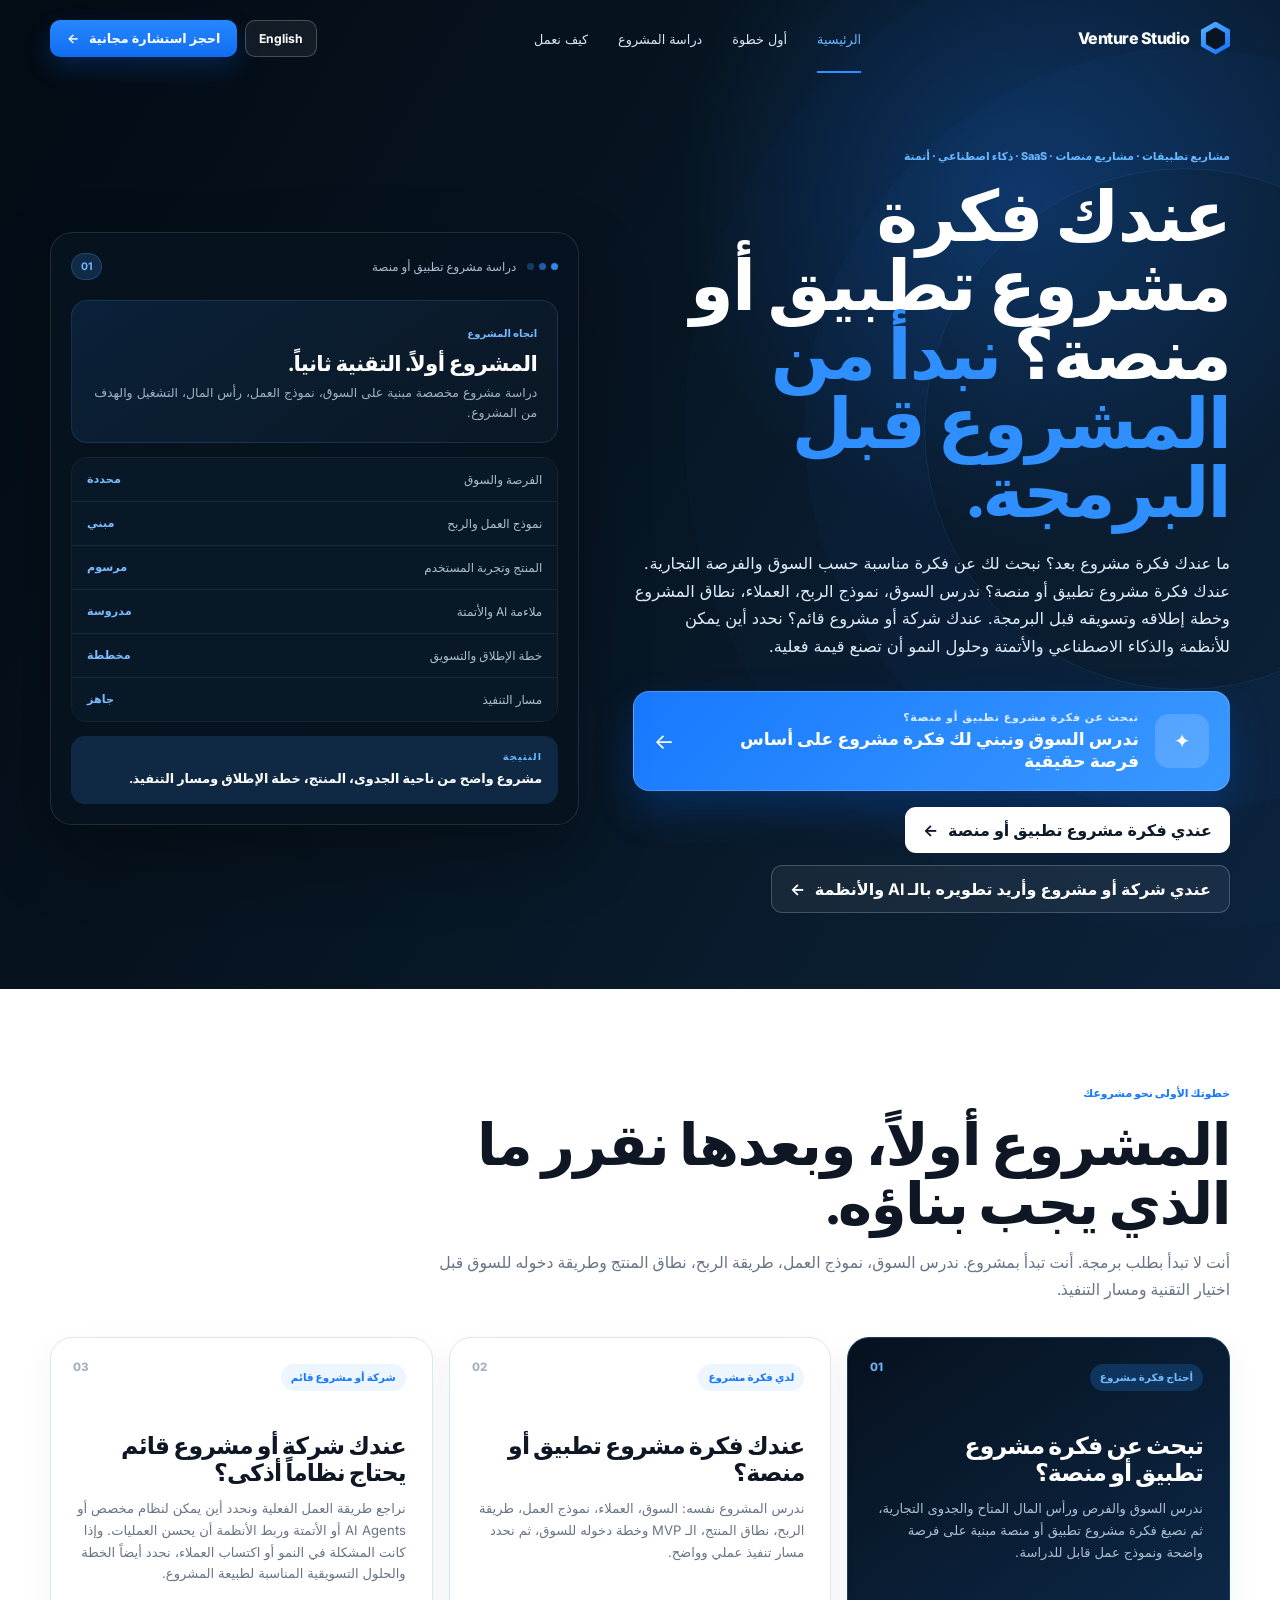
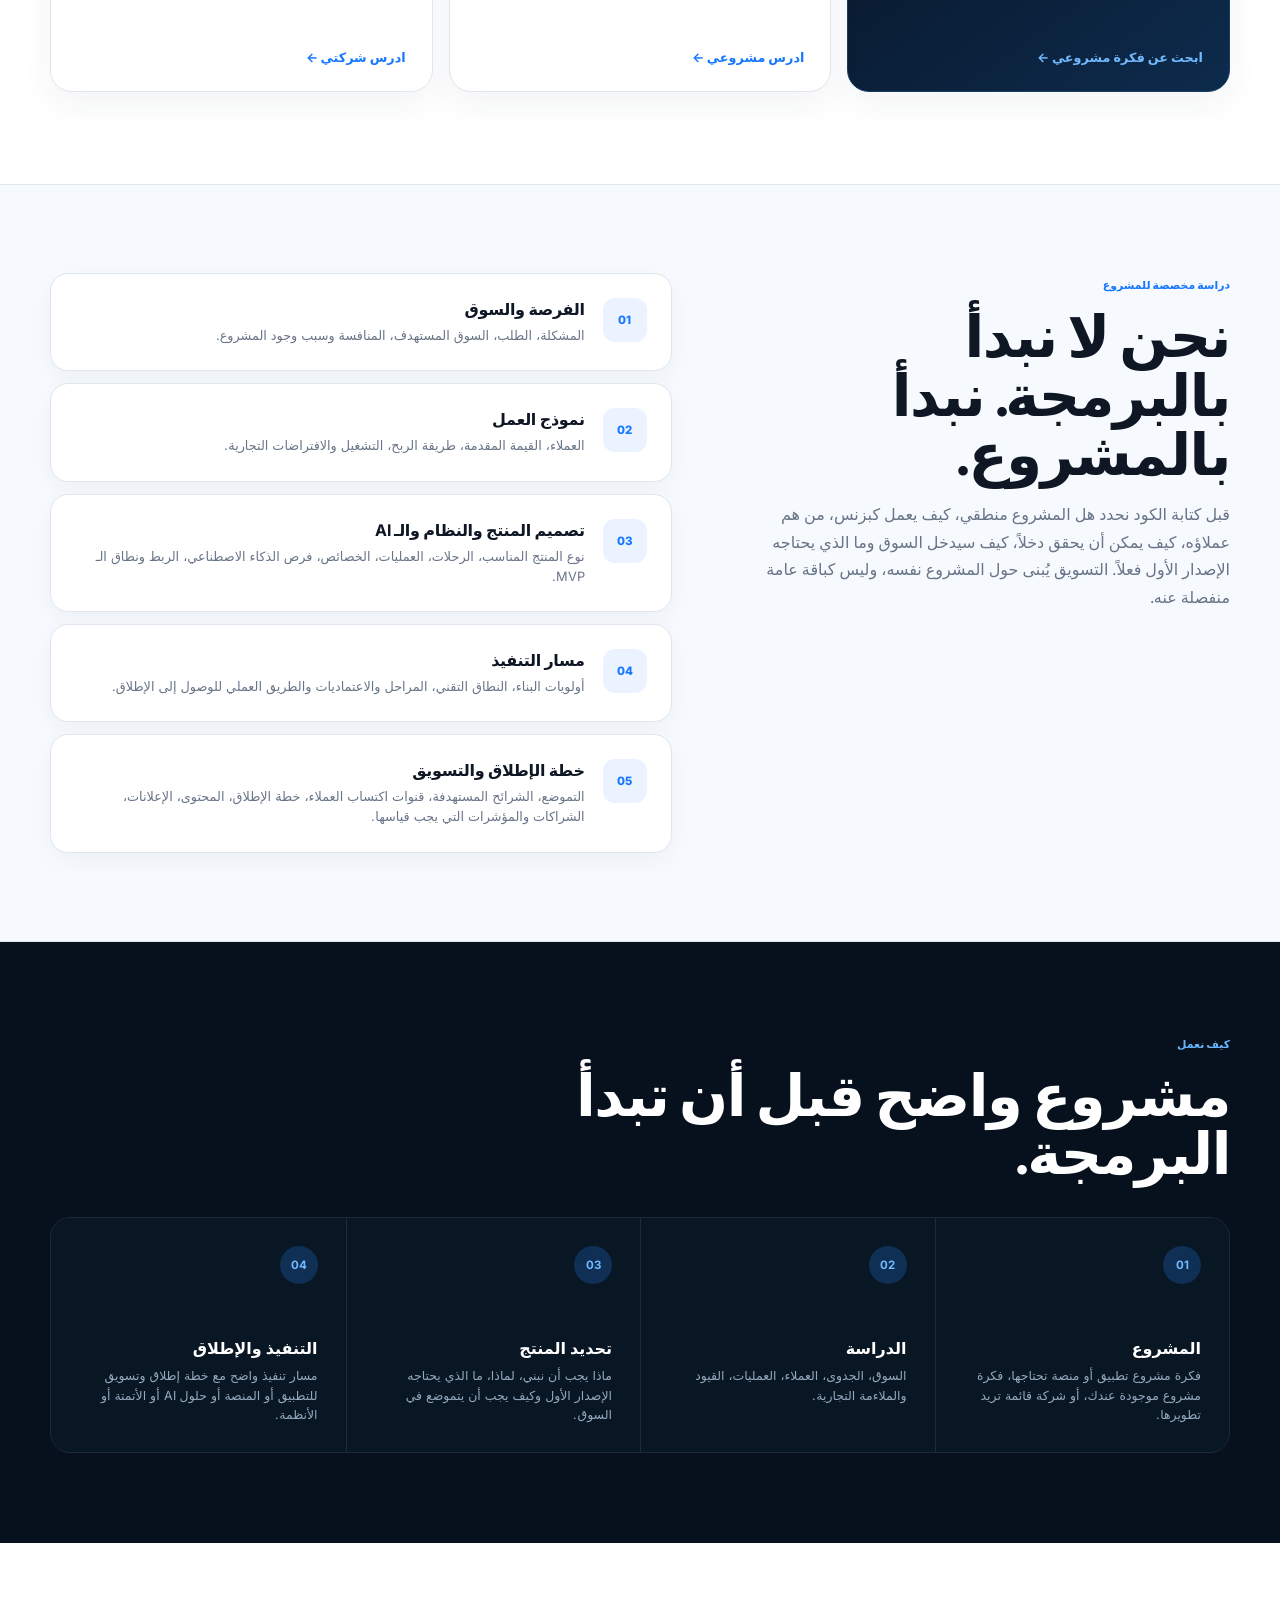
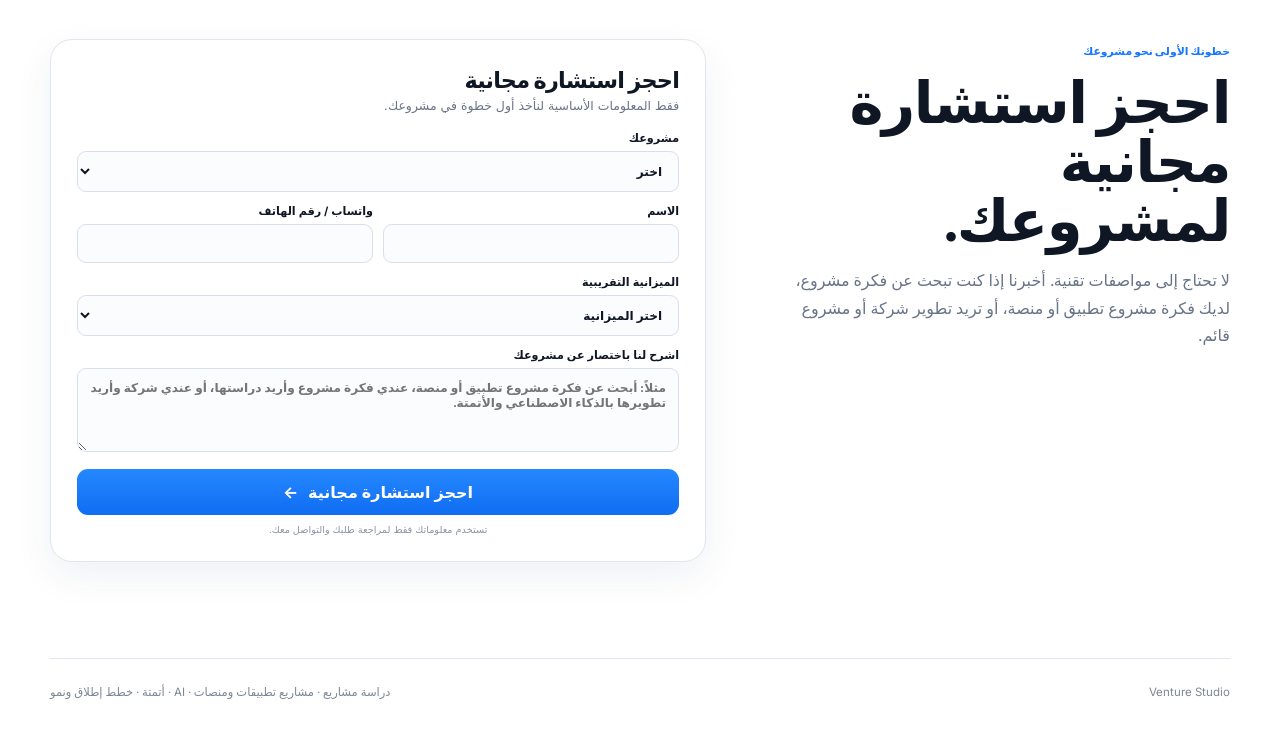
==== commit a369fb0a: "Add launch and marketing planning to project offering" ====
--- a/index.html
+++ b/index.html
@@ -3,7 +3,7 @@
 <head>
   <meta charset="utf-8">
   <meta name="viewport" content="width=device-width, initial-scale=1">
-  <meta name="description" content="نساعدك على إيجاد ودراسة فكرة مشروع تطبيق أو منصة، دراسة مشروعك قبل البرمجة، أو تطوير شركتك بالأنظمة والذكاء الاصطناعي والأتمتة.">
+  <meta name="description" content="نساعدك على إيجاد ودراسة فكرة مشروع تطبيق أو منصة، دراسة مشروعك قبل البرمجة، ووضع خطة إطلاق وتسويق، أو تطوير شركتك بالأنظمة والذكاء الاصطناعي والأتمتة.">
   <title>Venture Studio — مشاريع تطبيقات، منصات وذكاء اصطناعي</title>
   <link rel="preconnect" href="https://fonts.googleapis.com">
   <link rel="preconnect" href="https://fonts.gstatic.com" crossorigin>
@@ -33,7 +33,7 @@
       <div class="hero-copy">
         <span class="hero-kicker" data-en="App Projects · Platform Projects · SaaS · AI · Automation">مشاريع تطبيقات · مشاريع منصات · SaaS · ذكاء اصطناعي · أتمتة</span>
         <h1 data-en="Have an app or platform project idea? <span>We start with the project before development.</span>">عندك فكرة مشروع تطبيق أو منصة؟ <span>نبدأ من المشروع قبل البرمجة.</span></h1>
-        <p data-en="No project idea yet? We research and shape one around the market and business opportunity. Already have an app or platform project idea? We study the market, revenue model, users and scope before development. Already operating a business? We define where systems, AI and automation can create real value.">ما عندك فكرة مشروع بعد؟ نبحث لك عن فكرة مناسبة حسب السوق والفرصة التجارية. عندك فكرة مشروع تطبيق أو منصة؟ ندرس السوق، نموذج الربح، العملاء ونطاق المشروع قبل البرمجة. عندك شركة أو مشروع قائم؟ نحدد أين يمكن للأنظمة والذكاء الاصطناعي والأتمتة أن تصنع قيمة فعلية.</p>
+        <p data-en="No project idea yet? We research and shape one around the market and business opportunity. Already have an app or platform project idea? We study the market, revenue model, users, product scope, launch and marketing plan before development. Already operating a business? We define where systems, AI, automation and growth solutions can create real value.">ما عندك فكرة مشروع بعد؟ نبحث لك عن فكرة مناسبة حسب السوق والفرصة التجارية. عندك فكرة مشروع تطبيق أو منصة؟ ندرس السوق، نموذج الربح، العملاء، نطاق المشروع وخطة إطلاقه وتسويقه قبل البرمجة. عندك شركة أو مشروع قائم؟ نحدد أين يمكن للأنظمة والذكاء الاصطناعي والأتمتة وحلول النمو أن تصنع قيمة فعلية.</p>
 
         <a class="idea-hero-cta" href="#apply" data-path="I need a business idea">
           <span class="idea-cta-icon">✦</span>
@@ -69,12 +69,13 @@
             <div class="study-row"><span data-en="Business & revenue model">نموذج العمل والربح</span><b data-en="Structured">مبني</b></div>
             <div class="study-row"><span data-en="Product & user flows">المنتج وتجربة المستخدم</span><b data-en="Mapped">مرسوم</b></div>
             <div class="study-row"><span data-en="AI & automation fit">ملاءمة AI والأتمتة</span><b data-en="Assessed">مدروسة</b></div>
+            <div class="study-row"><span data-en="Launch & marketing plan">خطة الإطلاق والتسويق</span><b data-en="Planned">مخططة</b></div>
             <div class="study-row"><span data-en="Execution route">مسار التنفيذ</span><b data-en="Ready">جاهز</b></div>
           </div>
 
           <div class="study-output">
             <span data-en="Result">النتيجة</span>
-            <strong data-en="A project with a clear business case, product scope and build route.">مشروع واضح من ناحية الجدوى، المنتج وخطة التنفيذ.</strong>
+            <strong data-en="A project with a clear business case, product scope, launch plan and build route.">مشروع واضح من ناحية الجدوى، المنتج، خطة الإطلاق ومسار التنفيذ.</strong>
           </div>
         </div>
       </div>
@@ -86,7 +87,7 @@
       <div class="section-heading light-heading">
         <span class="eyebrow" data-en="Your first step toward the project">خطوتك الأولى نحو مشروعك</span>
         <h2 data-en="The project comes first. Then we decide what should be built.">المشروع أولاً، وبعدها نقرر ما الذي يجب بناؤه.</h2>
-        <p data-en="You are not starting with a development order. You are starting with a project. We study the market, business model, revenue logic and product scope before choosing the technology and execution route.">أنت لا تبدأ بطلب برمجة. أنت تبدأ بمشروع. ندرس السوق، نموذج العمل، طريقة الربح ونطاق المنتج قبل اختيار التقنية ومسار التنفيذ.</p>
+        <p data-en="You are not starting with a development order. You are starting with a project. We study the market, business model, revenue logic, product scope and go-to-market route before choosing the technology and execution route.">أنت لا تبدأ بطلب برمجة. أنت تبدأ بمشروع. ندرس السوق، نموذج العمل، طريقة الربح، نطاق المنتج وطريقة دخوله للسوق قبل اختيار التقنية ومسار التنفيذ.</p>
       </div>
 
       <div class="route-grid">
@@ -102,7 +103,7 @@
           <span class="route-number">02</span>
           <span class="route-tag" data-en="I have a project idea">لدي فكرة مشروع</span>
           <h3 data-en="Have an app or platform project idea?">عندك فكرة مشروع تطبيق أو منصة؟</h3>
-          <p data-en="We study the project itself: market, target users, business model, revenue logic, product scope and MVP, then define a practical execution plan.">ندرس المشروع نفسه: السوق، العملاء، نموذج العمل، طريقة الربح، نطاق المنتج والـ MVP، ثم نحدد خطة تنفيذ عملية وواضحة.</p>
+          <p data-en="We study the project itself: market, target users, business model, revenue logic, product scope, MVP and go-to-market plan, then define a practical execution route.">ندرس المشروع نفسه: السوق، العملاء، نموذج العمل، طريقة الربح، نطاق المنتج، الـ MVP وخطة دخوله للسوق، ثم نحدد مسار تنفيذ عملي وواضح.</p>
           <strong><span data-en="Study my project">ادرس مشروعي</span> <span>←</span></strong>
         </a>
 
@@ -110,7 +111,7 @@
           <span class="route-number">03</span>
           <span class="route-tag" data-en="Existing business or project">شركة أو مشروع قائم</span>
           <h3 data-en="Have an existing business or project that needs a smarter system?">عندك شركة أو مشروع قائم يحتاج نظاماً أذكى؟</h3>
-          <p data-en="We review real workflows and identify where a custom system, AI agents, automation or integrations can improve sales, service, operations or internal work.">نراجع طريقة العمل الفعلية ونحدد أين يمكن لنظام مخصص أو AI Agents أو الأتمتة وربط الأنظمة أن يحسن المبيعات، الخدمة، العمليات أو العمل الداخلي.</p>
+          <p data-en="We review real workflows and identify where a custom system, AI agents, automation or integrations can improve operations. If the challenge is growth or customer acquisition, we also define the right marketing and growth approach around the business.">نراجع طريقة العمل الفعلية ونحدد أين يمكن لنظام مخصص أو AI Agents أو الأتمتة وربط الأنظمة أن يحسن العمليات. وإذا كانت المشكلة في النمو أو اكتساب العملاء، نحدد أيضاً الخطة والحلول التسويقية المناسبة لطبيعة المشروع.</p>
           <strong><span data-en="Review my business">ادرس شركتي</span> <span>←</span></strong>
         </a>
       </div>
@@ -121,7 +122,7 @@
         <div class="study-copy">
           <span class="eyebrow" data-en="Tailored project study">دراسة مخصصة للمشروع</span>
           <h2 data-en="We do not start with development. We start with the project.">نحن لا نبدأ بالبرمجة. نبدأ بالمشروع.</h2>
-          <p data-en="Before writing code, we decide whether the project makes sense, how it can work as a business, who it serves, how it can generate revenue and what the first version actually needs. Development comes after the project is clear.">قبل كتابة الكود نحدد هل المشروع منطقي، كيف يعمل كبزنس، من هم عملاؤه، كيف يمكن أن يحقق دخلاً، وما الذي يحتاجه الإصدار الأول فعلاً. البرمجة تأتي بعد أن يصبح المشروع واضحاً.</p>
+          <p data-en="Before writing code, we decide whether the project makes sense, how it can work as a business, who it serves, how it can generate revenue, how it should reach the market and what the first version actually needs. Marketing is planned around the project, not sold as a generic package.">قبل كتابة الكود نحدد هل المشروع منطقي، كيف يعمل كبزنس، من هم عملاؤه، كيف يمكن أن يحقق دخلاً، كيف سيدخل السوق وما الذي يحتاجه الإصدار الأول فعلاً. التسويق يُبنى حول المشروع نفسه، وليس كباقة عامة منفصلة عنه.</p>
         </div>
 
         <div class="deliverables">
@@ -129,6 +130,7 @@
           <article><span>02</span><div><h3 data-en="Business Model">نموذج العمل</h3><p data-en="Target users, value proposition, revenue logic, operating model and commercial assumptions.">العملاء، القيمة المقدمة، طريقة الربح، التشغيل والافتراضات التجارية.</p></div></article>
           <article><span>03</span><div><h3 data-en="Product, System & AI Blueprint">تصميم المنتج والنظام والـ AI</h3><p data-en="The right product type, user journeys, workflows, features, AI opportunities, integrations and MVP scope.">نوع المنتج المناسب، الرحلات، العمليات، الخصائص، فرص الذكاء الاصطناعي، الربط ونطاق الـ MVP.</p></div></article>
           <article><span>04</span><div><h3 data-en="Execution Route">مسار التنفيذ</h3><p data-en="Build priorities, technical scope, stages, dependencies and the practical route to launch or implementation.">أولويات البناء، النطاق التقني، المراحل والاعتماديات والطريق العملي للوصول إلى الإطلاق.</p></div></article>
+          <article><span>05</span><div><h3 data-en="Launch & Marketing Plan">خطة الإطلاق والتسويق</h3><p data-en="Positioning, target segments, acquisition channels, launch campaign, content, paid media, partnerships and the metrics that should be tracked.">التموضع، الشرائح المستهدفة، قنوات اكتساب العملاء، خطة الإطلاق، المحتوى، الإعلانات، الشراكات والمؤشرات التي يجب قياسها.</p></div></article>
         </div>
       </div>
     </section>
@@ -143,8 +145,8 @@
         <div class="process-grid">
           <article><b>01</b><h3 data-en="The Project">المشروع</h3><p data-en="An app or platform project idea you need, one you already have, or an existing business you want to improve.">فكرة مشروع تطبيق أو منصة تحتاجها، فكرة مشروع موجودة عندك، أو شركة قائمة تريد تطويرها.</p></article>
           <article><b>02</b><h3 data-en="Study">الدراسة</h3><p data-en="Market, economics, users, workflows, constraints and commercial fit.">السوق، الجدوى، العملاء، العمليات، القيود والملاءمة التجارية.</p></article>
-          <article><b>03</b><h3 data-en="Definition">تحديد المنتج</h3><p data-en="What should be built, why it matters, and what the first version really needs.">ماذا يجب أن نبني، لماذا، وما الذي يحتاجه الإصدار الأول فعلاً.</p></article>
-          <article><b>04</b><h3 data-en="Execution">التنفيذ</h3><p data-en="A clear scope and build route for an app, platform, AI, automation or business system.">نطاق واضح ومسار تنفيذ للتطبيق أو المنصة أو AI أو الأتمتة أو الأنظمة.</p></article>
+          <article><b>03</b><h3 data-en="Definition">تحديد المنتج</h3><p data-en="What should be built, why it matters, what the first version needs and how it should be positioned.">ماذا يجب أن نبني، لماذا، ما الذي يحتاجه الإصدار الأول وكيف يجب أن يتموضع في السوق.</p></article>
+          <article><b>04</b><h3 data-en="Execution & Launch">التنفيذ والإطلاق</h3><p data-en="A clear build route plus a launch and marketing plan for the app, platform, AI solution, automation or business system.">مسار تنفيذ واضح مع خطة إطلاق وتسويق للتطبيق أو المنصة أو حلول AI أو الأتمتة أو الأنظمة.</p></article>
         </div>
       </div>
     </section>
@@ -201,9 +203,9 @@
 
   <footer class="footer shell">
     <span>Venture Studio</span>
-    <span data-en="App & Platform Project Studies · SaaS · AI · Automation · Business Systems">دراسة مشاريع تطبيقات ومنصات · SaaS · AI · أتمتة · أنظمة أعمال</span>
+    <span data-en="Project Studies · App & Platform Projects · AI · Automation · Launch & Growth Plans">دراسة مشاريع · مشاريع تطبيقات ومنصات · AI · أتمتة · خطط إطلاق ونمو</span>
   </footer>
 
   <script src="app.js"></script>
 </body>
-</html>
+</html>
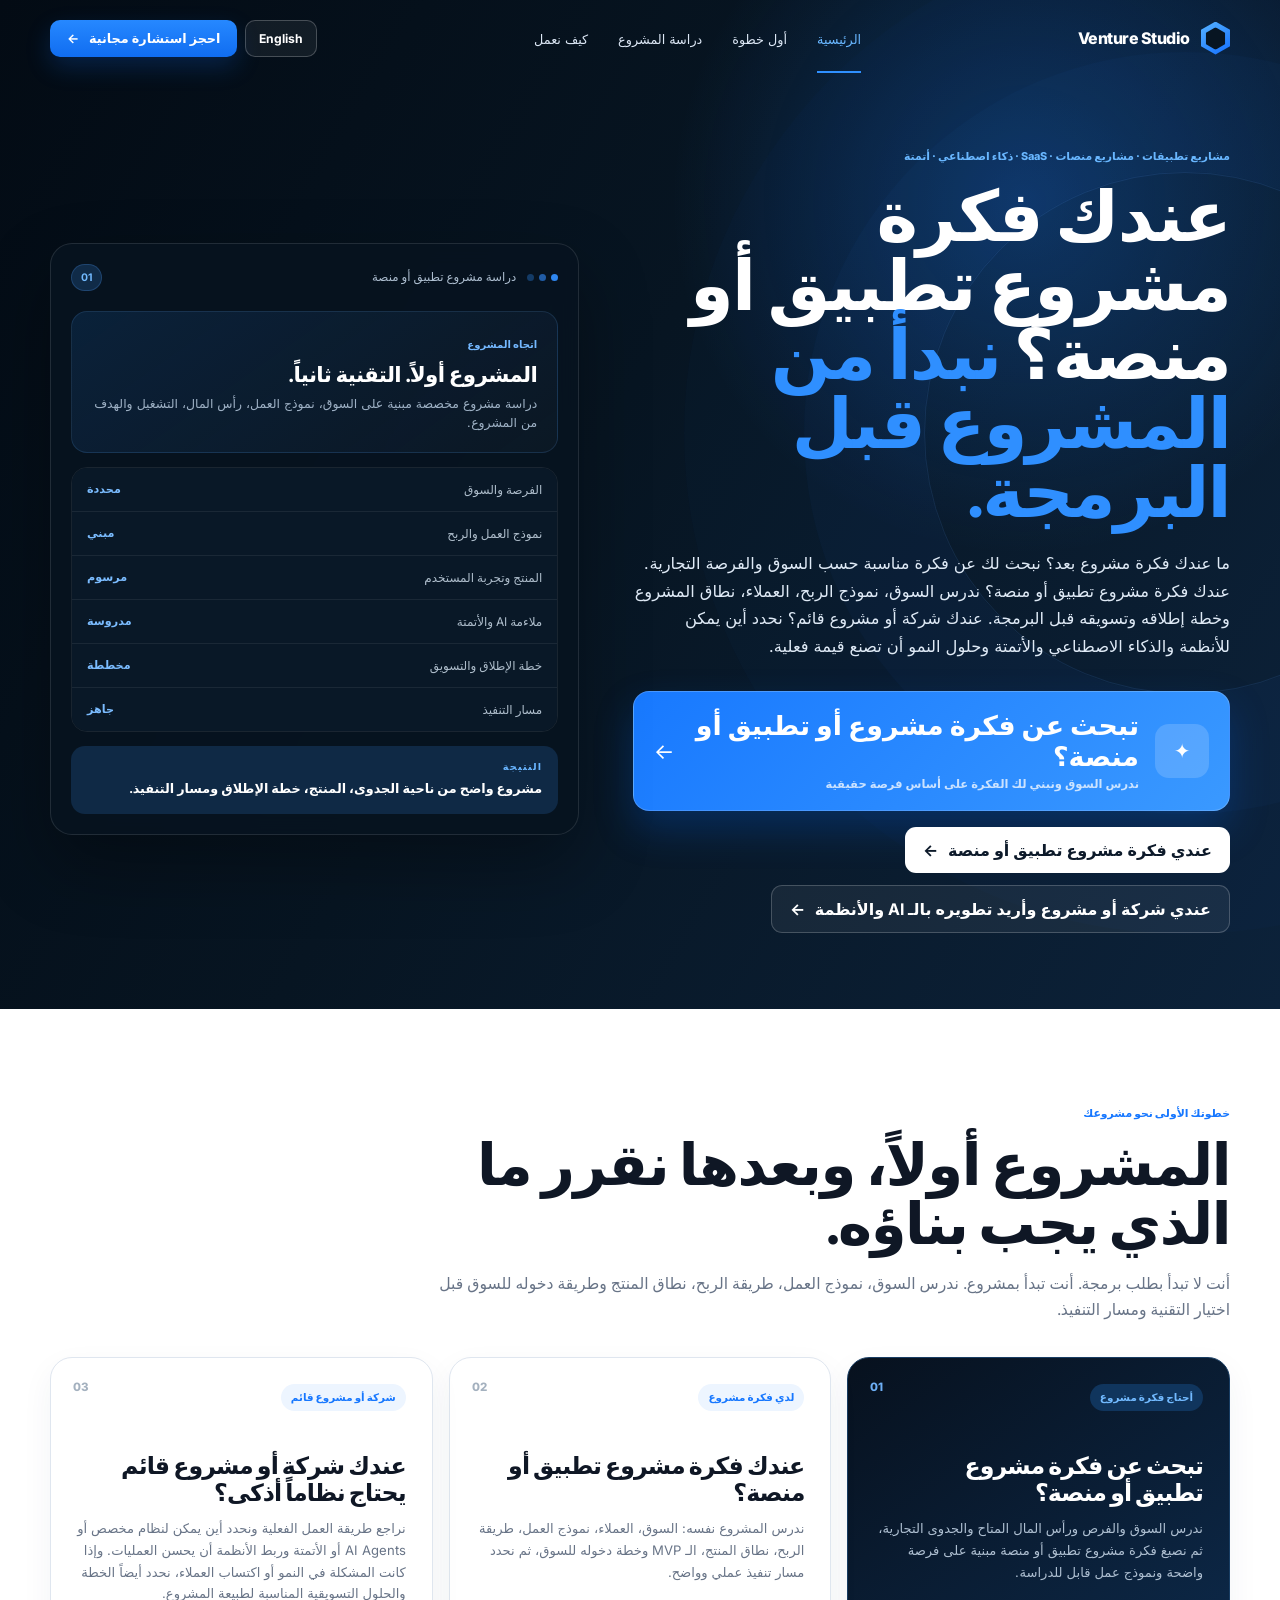
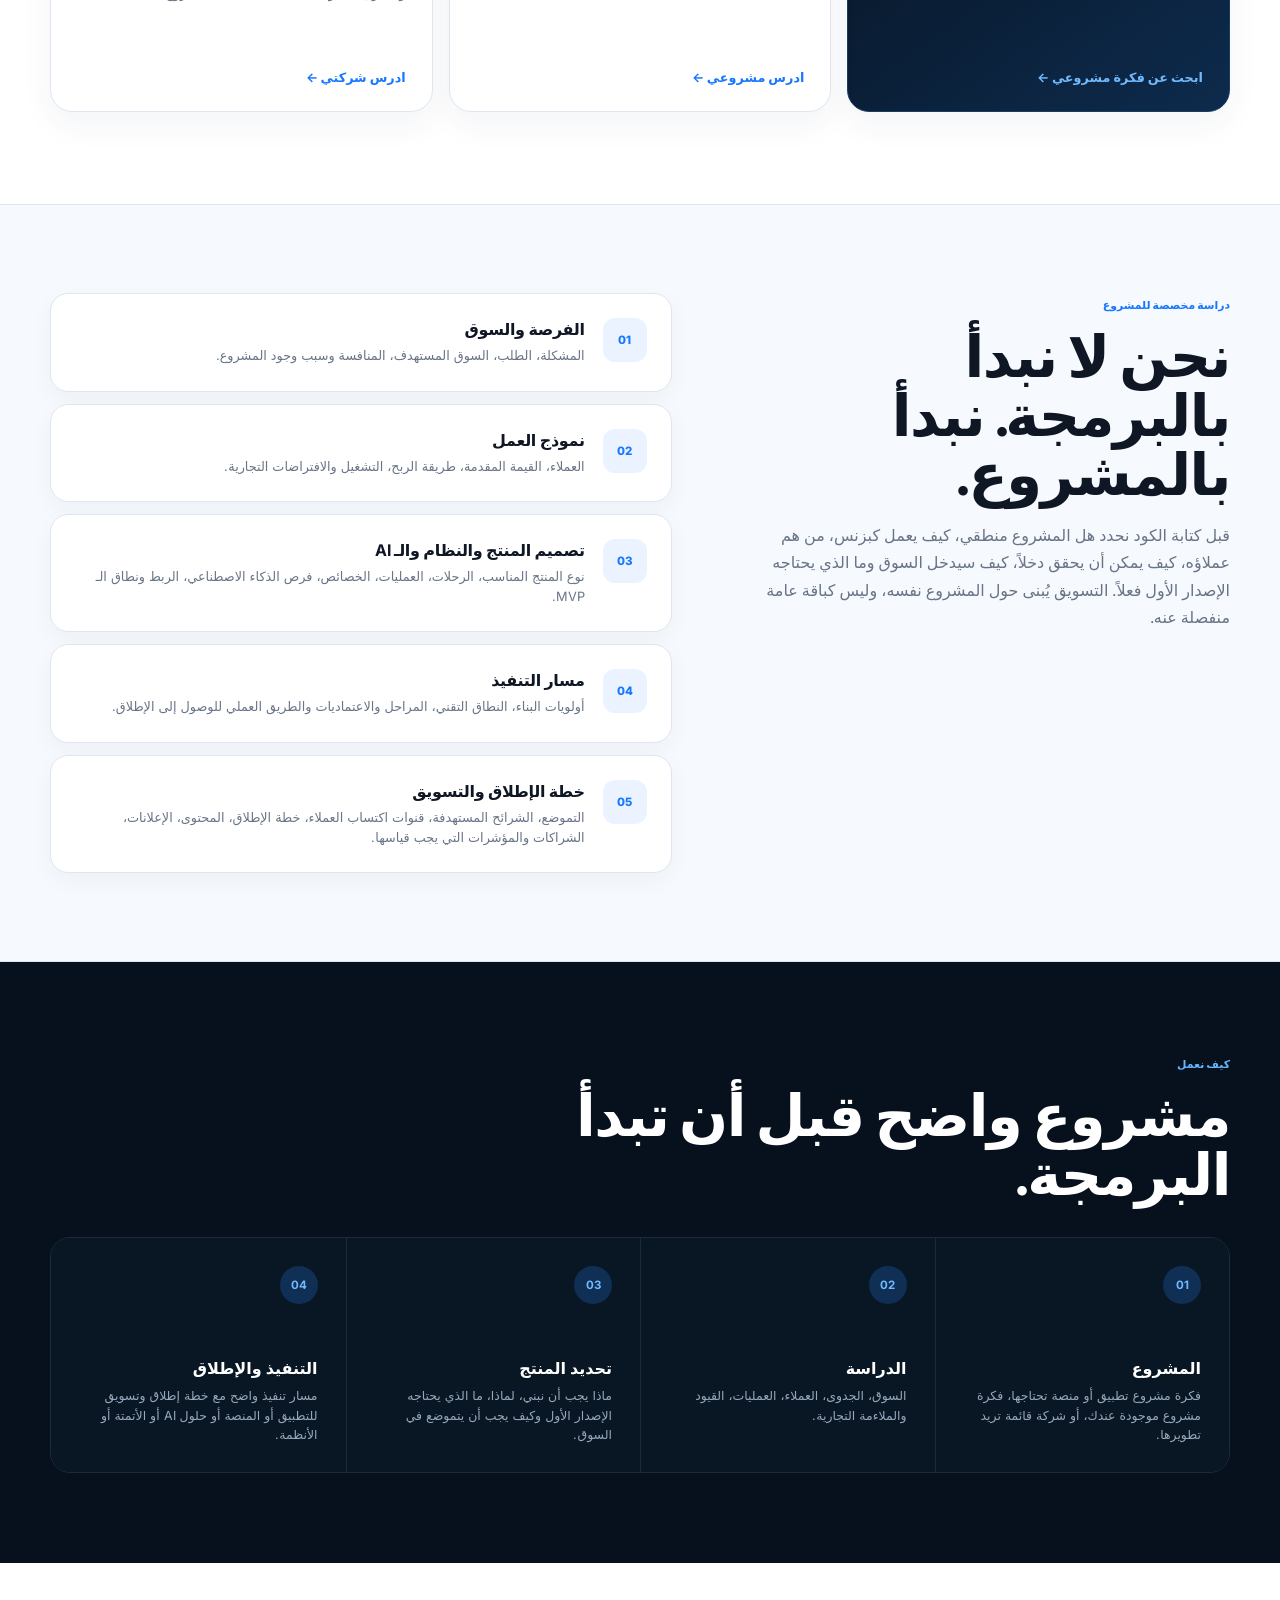
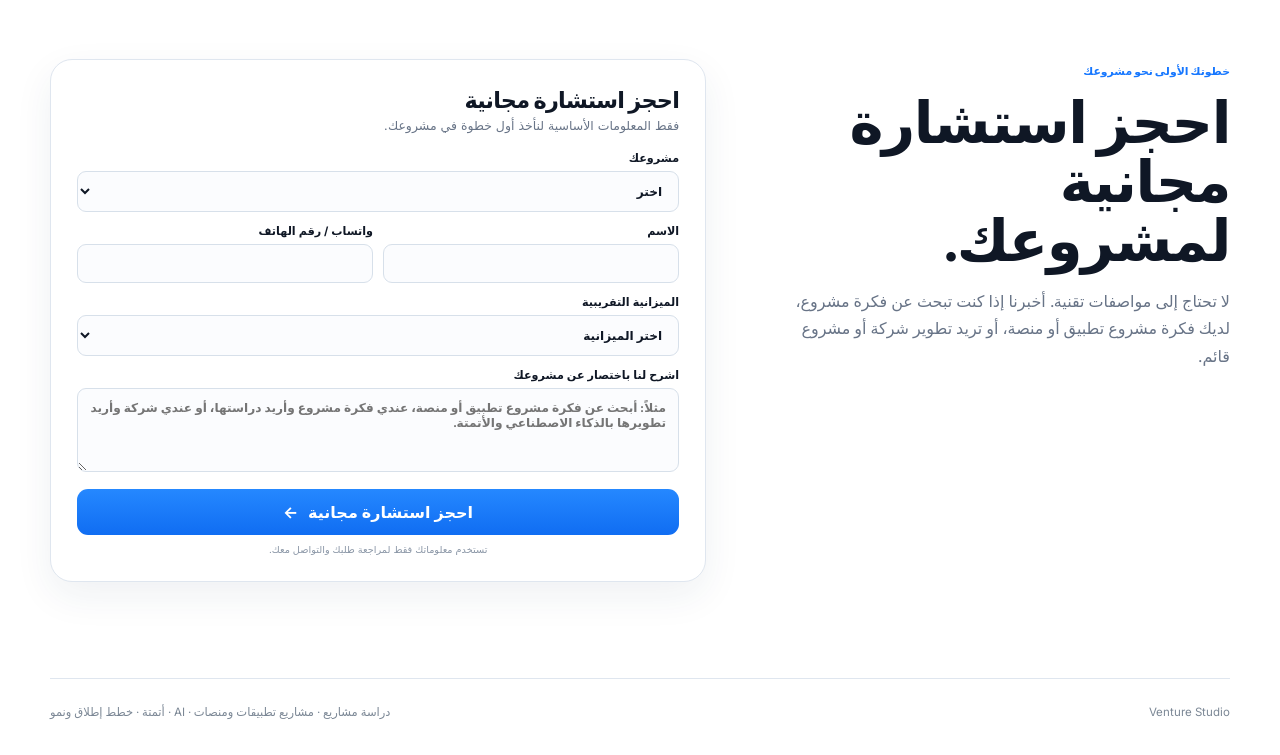
==== commit e76ba6a1: "Strengthen hero idea callout hierarchy" ====
--- a/index.html
+++ b/index.html
@@ -38,8 +38,8 @@
         <a class="idea-hero-cta" href="#apply" data-path="I need a business idea">
           <span class="idea-cta-icon">✦</span>
           <span class="idea-cta-copy">
-            <small data-en="Looking for an app or platform project idea?">تبحث عن فكرة مشروع تطبيق أو منصة؟</small>
-            <strong data-en="We research the market and shape a project idea around the opportunity">ندرس السوق ونبني لك فكرة مشروع على أساس فرصة حقيقية</strong>
+            <strong style="font-size:clamp(1.35rem,2.1vw,1.8rem);line-height:1.15;display:block" data-en="Looking for a project idea, app or platform?">تبحث عن فكرة مشروع أو تطبيق أو منصة؟</strong>
+            <small style="font-size:.72rem;line-height:1.45;opacity:.9;text-transform:none;letter-spacing:0" data-en="We study the market and shape the idea around a real opportunity.">ندرس السوق ونبني لك الفكرة على أساس فرصة حقيقية</small>
           </span>
           <span class="idea-cta-arrow">←</span>
         </a>
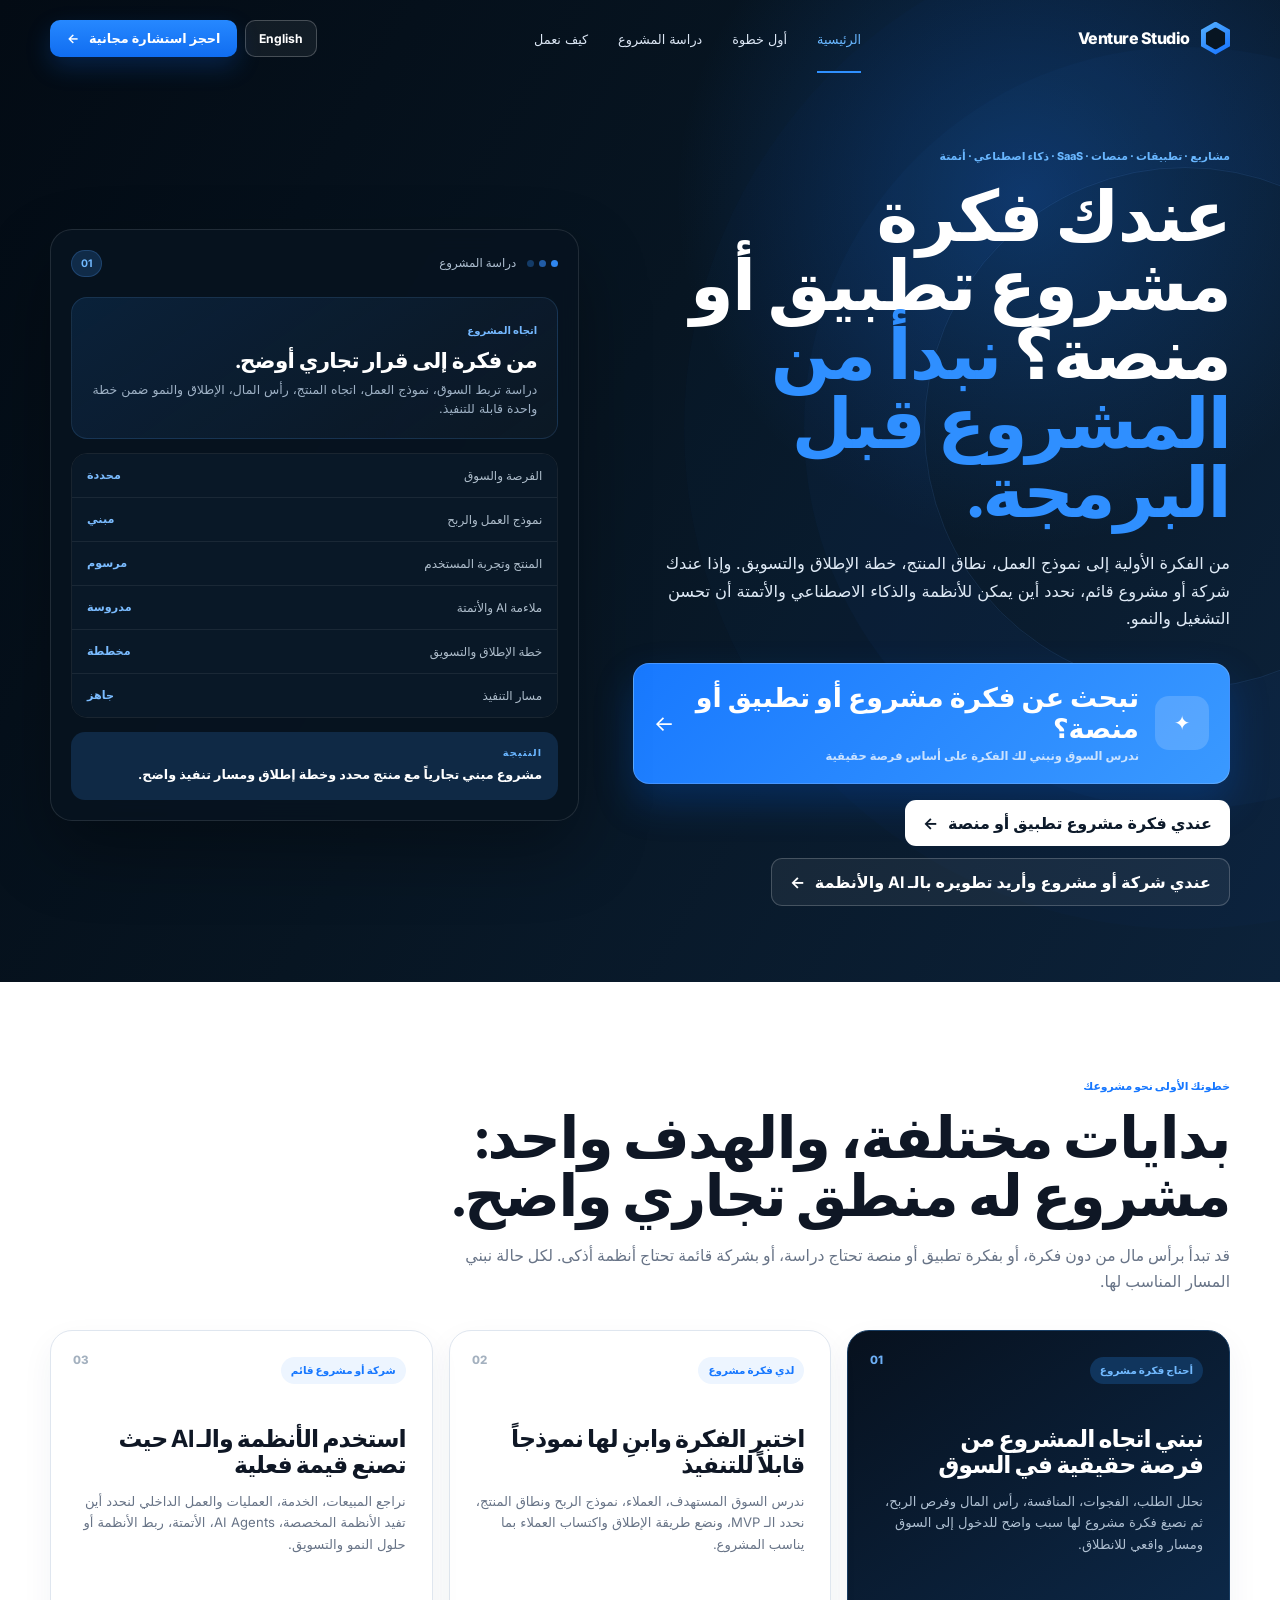
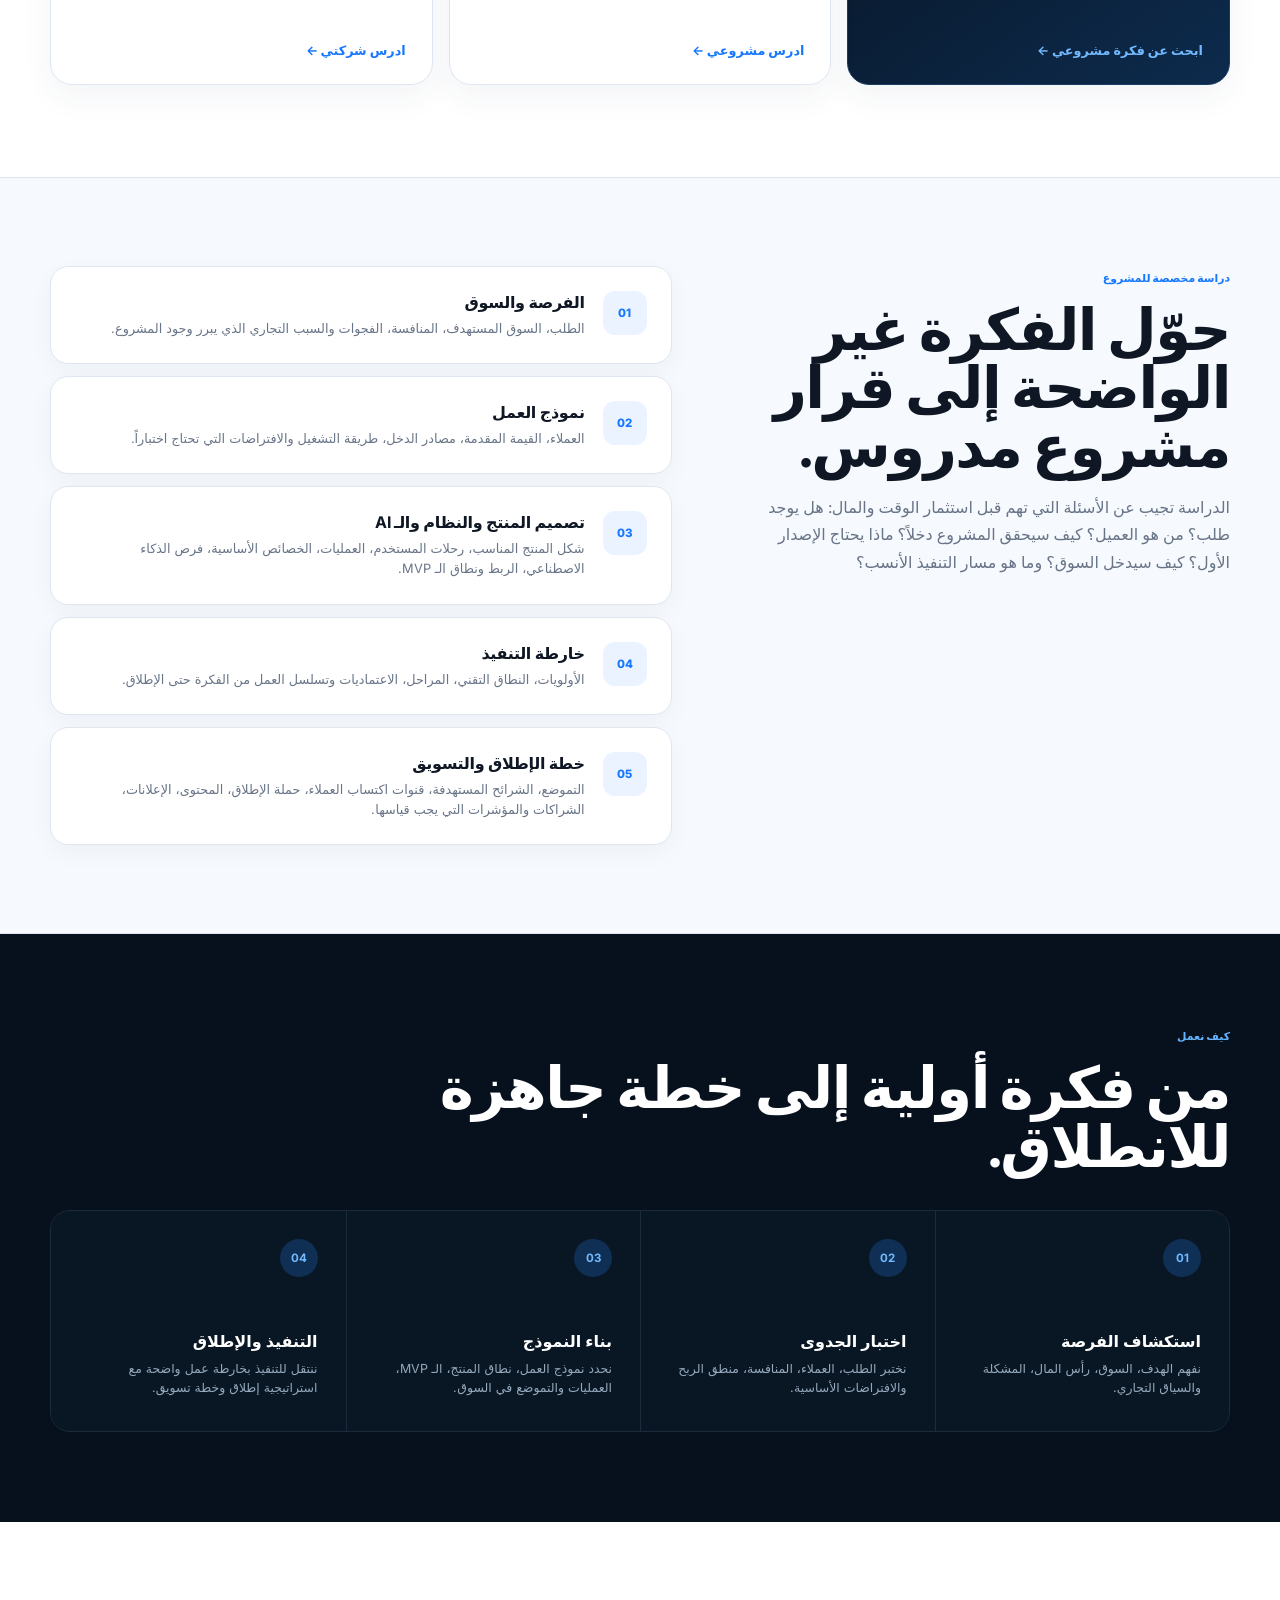
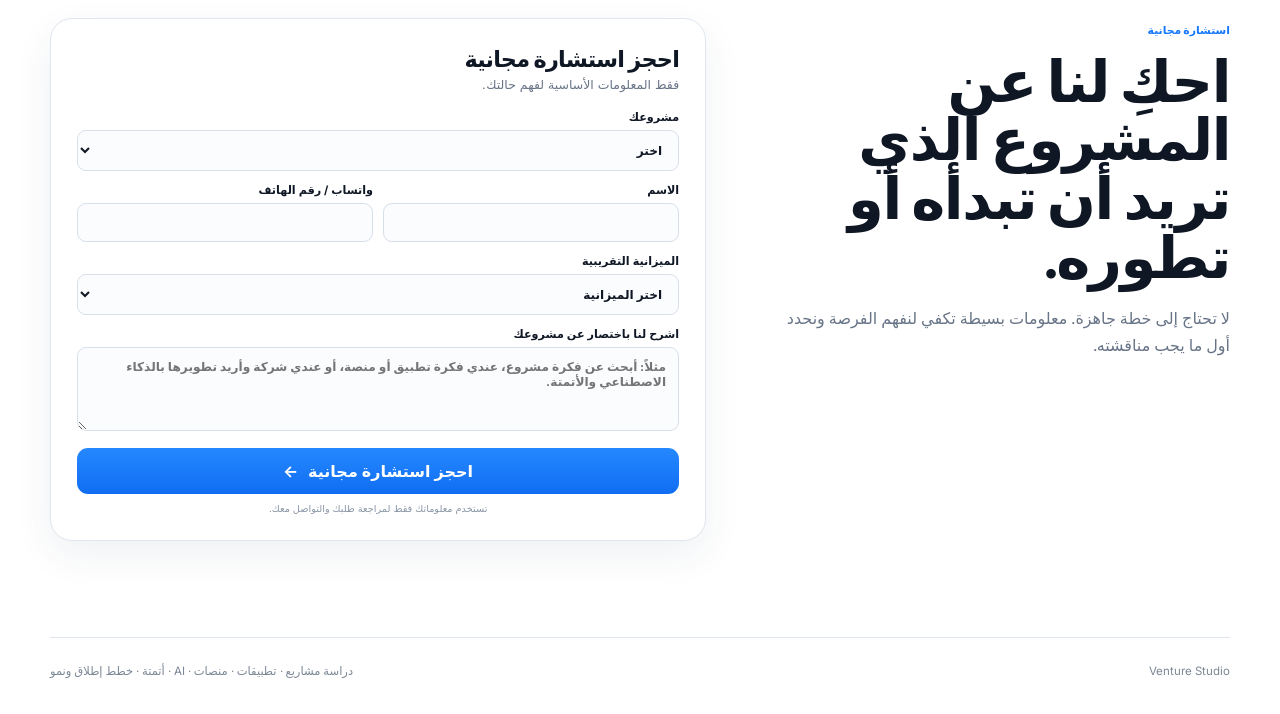
==== commit 1a09c6bf: "Refine project positioning and remove repetitive copy" ====
--- a/index.html
+++ b/index.html
@@ -3,8 +3,8 @@
 <head>
   <meta charset="utf-8">
   <meta name="viewport" content="width=device-width, initial-scale=1">
-  <meta name="description" content="نساعدك على إيجاد ودراسة فكرة مشروع تطبيق أو منصة، دراسة مشروعك قبل البرمجة، ووضع خطة إطلاق وتسويق، أو تطوير شركتك بالأنظمة والذكاء الاصطناعي والأتمتة.">
-  <title>Venture Studio — مشاريع تطبيقات، منصات وذكاء اصطناعي</title>
+  <meta name="description" content="نساعدك على إيجاد ودراسة فكرة مشروع أو تطبيق أو منصة، بناء نموذج العمل وخطة الإطلاق والتسويق، أو تطوير شركتك بالأنظمة والذكاء الاصطناعي والأتمتة.">
+  <title>Venture Studio — مشاريع، تطبيقات، منصات وذكاء اصطناعي</title>
   <link rel="preconnect" href="https://fonts.googleapis.com">
   <link rel="preconnect" href="https://fonts.gstatic.com" crossorigin>
   <link href="https://fonts.googleapis.com/css2?family=Inter:wght@400;500;600;700;800&family=Tajawal:wght@400;500;700;800&display=swap" rel="stylesheet">
@@ -31,9 +31,9 @@
 
     <section class="hero shell">
       <div class="hero-copy">
-        <span class="hero-kicker" data-en="App Projects · Platform Projects · SaaS · AI · Automation">مشاريع تطبيقات · مشاريع منصات · SaaS · ذكاء اصطناعي · أتمتة</span>
+        <span class="hero-kicker" data-en="Projects · Apps · Platforms · SaaS · AI · Automation">مشاريع · تطبيقات · منصات · SaaS · ذكاء اصطناعي · أتمتة</span>
         <h1 data-en="Have an app or platform project idea? <span>We start with the project before development.</span>">عندك فكرة مشروع تطبيق أو منصة؟ <span>نبدأ من المشروع قبل البرمجة.</span></h1>
-        <p data-en="No project idea yet? We research and shape one around the market and business opportunity. Already have an app or platform project idea? We study the market, revenue model, users, product scope, launch and marketing plan before development. Already operating a business? We define where systems, AI, automation and growth solutions can create real value.">ما عندك فكرة مشروع بعد؟ نبحث لك عن فكرة مناسبة حسب السوق والفرصة التجارية. عندك فكرة مشروع تطبيق أو منصة؟ ندرس السوق، نموذج الربح، العملاء، نطاق المشروع وخطة إطلاقه وتسويقه قبل البرمجة. عندك شركة أو مشروع قائم؟ نحدد أين يمكن للأنظمة والذكاء الاصطناعي والأتمتة وحلول النمو أن تصنع قيمة فعلية.</p>
+        <p data-en="From an early idea to a business model, product scope, launch strategy and marketing plan. If you already run a business, we also identify where systems, AI and automation can improve operations and growth.">من الفكرة الأولية إلى نموذج العمل، نطاق المنتج، خطة الإطلاق والتسويق. وإذا عندك شركة أو مشروع قائم، نحدد أين يمكن للأنظمة والذكاء الاصطناعي والأتمتة أن تحسن التشغيل والنمو.</p>
 
         <a class="idea-hero-cta" href="#apply" data-path="I need a business idea">
           <span class="idea-cta-icon">✦</span>
@@ -50,18 +50,18 @@
         </div>
       </div>
 
-      <div class="study-visual" aria-label="App or platform project study preview">
+      <div class="study-visual" aria-label="Project study preview">
         <div class="study-window">
           <div class="study-window-top">
             <div class="study-dots"><i></i><i></i><i></i></div>
-            <span data-en="App or Platform Project Study">دراسة مشروع تطبيق أو منصة</span>
+            <span data-en="Project Study">دراسة المشروع</span>
             <b>01</b>
           </div>
 
           <div class="study-summary">
             <span class="study-label" data-en="Project direction">اتجاه المشروع</span>
-            <h3 data-en="Project first. Technology second.">المشروع أولاً. التقنية ثانياً.</h3>
-            <p data-en="A tailored project study built around the market, business model, capital, operations and growth objective.">دراسة مشروع مخصصة مبنية على السوق، نموذج العمل، رأس المال، التشغيل والهدف من المشروع.</p>
+            <h3 data-en="From an idea to a clearer business decision.">من فكرة إلى قرار تجاري أوضح.</h3>
+            <p data-en="A tailored study that connects market demand, business model, product direction, capital, launch and growth into one practical plan.">دراسة تربط السوق، نموذج العمل، اتجاه المنتج، رأس المال، الإطلاق والنمو ضمن خطة واحدة قابلة للتنفيذ.</p>
           </div>
 
           <div class="study-rows">
@@ -75,7 +75,7 @@
 
           <div class="study-output">
             <span data-en="Result">النتيجة</span>
-            <strong data-en="A project with a clear business case, product scope, launch plan and build route.">مشروع واضح من ناحية الجدوى، المنتج، خطة الإطلاق ومسار التنفيذ.</strong>
+            <strong data-en="A commercially structured project with a defined product, launch plan and execution route.">مشروع مبني تجارياً مع منتج محدد وخطة إطلاق ومسار تنفيذ واضح.</strong>
           </div>
         </div>
       </div>
@@ -86,32 +86,32 @@
     <section class="route-section shell" id="paths">
       <div class="section-heading light-heading">
         <span class="eyebrow" data-en="Your first step toward the project">خطوتك الأولى نحو مشروعك</span>
-        <h2 data-en="The project comes first. Then we decide what should be built.">المشروع أولاً، وبعدها نقرر ما الذي يجب بناؤه.</h2>
-        <p data-en="You are not starting with a development order. You are starting with a project. We study the market, business model, revenue logic, product scope and go-to-market route before choosing the technology and execution route.">أنت لا تبدأ بطلب برمجة. أنت تبدأ بمشروع. ندرس السوق، نموذج العمل، طريقة الربح، نطاق المنتج وطريقة دخوله للسوق قبل اختيار التقنية ومسار التنفيذ.</p>
+        <h2 data-en="Different starting points. One goal: a project that makes business sense.">بدايات مختلفة، والهدف واحد: مشروع له منطق تجاري واضح.</h2>
+        <p data-en="You may be starting with capital and no idea, an app or platform concept that needs validation, or an existing business that needs smarter systems. We shape the right route for each case.">قد تبدأ برأس مال من دون فكرة، أو بفكرة تطبيق أو منصة تحتاج دراسة، أو بشركة قائمة تحتاج أنظمة أذكى. لكل حالة نبني المسار المناسب لها.</p>
       </div>
 
       <div class="route-grid">
         <a class="route-card featured" href="#apply" data-path="I need a business idea">
           <span class="route-number">01</span>
           <span class="route-tag" data-en="I need a project idea">أحتاج فكرة مشروع</span>
-          <h3 data-en="Looking for an app or platform project idea?">تبحث عن فكرة مشروع تطبيق أو منصة؟</h3>
-          <p data-en="We study the market, opportunities, available capital and commercial potential, then shape an app or platform project idea around a real business case.">ندرس السوق والفرص ورأس المال المتاح والجدوى التجارية، ثم نصيغ فكرة مشروع تطبيق أو منصة مبنية على فرصة واضحة ونموذج عمل قابل للدراسة.</p>
+          <h3 data-en="Build the project direction from a real market opportunity">نبني اتجاه المشروع من فرصة حقيقية في السوق</h3>
+          <p data-en="We examine demand, gaps, competition, available capital and revenue potential, then develop a project concept with a clear reason to exist and a realistic route to market.">نحلل الطلب، الفجوات، المنافسة، رأس المال وفرص الربح، ثم نصيغ فكرة مشروع لها سبب واضح للدخول إلى السوق ومسار واقعي للانطلاق.</p>
           <strong><span data-en="Find my project idea">ابحث عن فكرة مشروعي</span> <span>←</span></strong>
         </a>
 
         <a class="route-card" href="#apply" data-path="I already have an idea">
           <span class="route-number">02</span>
           <span class="route-tag" data-en="I have a project idea">لدي فكرة مشروع</span>
-          <h3 data-en="Have an app or platform project idea?">عندك فكرة مشروع تطبيق أو منصة؟</h3>
-          <p data-en="We study the project itself: market, target users, business model, revenue logic, product scope, MVP and go-to-market plan, then define a practical execution route.">ندرس المشروع نفسه: السوق، العملاء، نموذج العمل، طريقة الربح، نطاق المنتج، الـ MVP وخطة دخوله للسوق، ثم نحدد مسار تنفيذ عملي وواضح.</p>
+          <h3 data-en="Validate the idea and turn it into a business-ready plan">اختبر الفكرة وابنِ لها نموذجاً قابلاً للتنفيذ</h3>
+          <p data-en="We test the target market, users, revenue model and product scope, define the MVP, and design the launch and acquisition strategy around the project.">ندرس السوق المستهدف، العملاء، نموذج الربح ونطاق المنتج، نحدد الـ MVP، ونضع طريقة الإطلاق واكتساب العملاء بما يناسب المشروع.</p>
           <strong><span data-en="Study my project">ادرس مشروعي</span> <span>←</span></strong>
         </a>
 
         <a class="route-card" href="#apply" data-path="I want to improve an existing business">
           <span class="route-number">03</span>
           <span class="route-tag" data-en="Existing business or project">شركة أو مشروع قائم</span>
-          <h3 data-en="Have an existing business or project that needs a smarter system?">عندك شركة أو مشروع قائم يحتاج نظاماً أذكى؟</h3>
-          <p data-en="We review real workflows and identify where a custom system, AI agents, automation or integrations can improve operations. If the challenge is growth or customer acquisition, we also define the right marketing and growth approach around the business.">نراجع طريقة العمل الفعلية ونحدد أين يمكن لنظام مخصص أو AI Agents أو الأتمتة وربط الأنظمة أن يحسن العمليات. وإذا كانت المشكلة في النمو أو اكتساب العملاء، نحدد أيضاً الخطة والحلول التسويقية المناسبة لطبيعة المشروع.</p>
+          <h3 data-en="Use systems and AI where they create measurable value">استخدم الأنظمة والـ AI حيث تصنع قيمة فعلية</h3>
+          <p data-en="We review workflows, sales, service and internal operations to identify where custom systems, AI agents, automation, integrations or growth solutions can improve performance.">نراجع المبيعات، الخدمة، العمليات والعمل الداخلي لنحدد أين تفيد الأنظمة المخصصة، AI Agents، الأتمتة، ربط الأنظمة أو حلول النمو والتسويق.</p>
           <strong><span data-en="Review my business">ادرس شركتي</span> <span>←</span></strong>
         </a>
       </div>
@@ -121,16 +121,16 @@
       <div class="shell study-layout">
         <div class="study-copy">
           <span class="eyebrow" data-en="Tailored project study">دراسة مخصصة للمشروع</span>
-          <h2 data-en="We do not start with development. We start with the project.">نحن لا نبدأ بالبرمجة. نبدأ بالمشروع.</h2>
-          <p data-en="Before writing code, we decide whether the project makes sense, how it can work as a business, who it serves, how it can generate revenue, how it should reach the market and what the first version actually needs. Marketing is planned around the project, not sold as a generic package.">قبل كتابة الكود نحدد هل المشروع منطقي، كيف يعمل كبزنس، من هم عملاؤه، كيف يمكن أن يحقق دخلاً، كيف سيدخل السوق وما الذي يحتاجه الإصدار الأول فعلاً. التسويق يُبنى حول المشروع نفسه، وليس كباقة عامة منفصلة عنه.</p>
+          <h2 data-en="Turn uncertainty into a structured project decision.">حوّل الفكرة غير الواضحة إلى قرار مشروع مدروس.</h2>
+          <p data-en="The study answers the questions that matter before committing capital: Is there demand? Who is the customer? How will the project make money? What should the first version include? How will it enter the market? And what is the most practical execution route?">الدراسة تجيب عن الأسئلة التي تهم قبل استثمار الوقت والمال: هل يوجد طلب؟ من هو العميل؟ كيف سيحقق المشروع دخلاً؟ ماذا يحتاج الإصدار الأول؟ كيف سيدخل السوق؟ وما هو مسار التنفيذ الأنسب؟</p>
         </div>
 
         <div class="deliverables">
-          <article><span>01</span><div><h3 data-en="Opportunity & Market">الفرصة والسوق</h3><p data-en="The problem, demand, target market, competitive context and why the project should exist.">المشكلة، الطلب، السوق المستهدف، المنافسة وسبب وجود المشروع.</p></div></article>
-          <article><span>02</span><div><h3 data-en="Business Model">نموذج العمل</h3><p data-en="Target users, value proposition, revenue logic, operating model and commercial assumptions.">العملاء، القيمة المقدمة، طريقة الربح، التشغيل والافتراضات التجارية.</p></div></article>
-          <article><span>03</span><div><h3 data-en="Product, System & AI Blueprint">تصميم المنتج والنظام والـ AI</h3><p data-en="The right product type, user journeys, workflows, features, AI opportunities, integrations and MVP scope.">نوع المنتج المناسب، الرحلات، العمليات، الخصائص، فرص الذكاء الاصطناعي، الربط ونطاق الـ MVP.</p></div></article>
-          <article><span>04</span><div><h3 data-en="Execution Route">مسار التنفيذ</h3><p data-en="Build priorities, technical scope, stages, dependencies and the practical route to launch or implementation.">أولويات البناء، النطاق التقني، المراحل والاعتماديات والطريق العملي للوصول إلى الإطلاق.</p></div></article>
-          <article><span>05</span><div><h3 data-en="Launch & Marketing Plan">خطة الإطلاق والتسويق</h3><p data-en="Positioning, target segments, acquisition channels, launch campaign, content, paid media, partnerships and the metrics that should be tracked.">التموضع، الشرائح المستهدفة، قنوات اكتساب العملاء، خطة الإطلاق، المحتوى، الإعلانات، الشراكات والمؤشرات التي يجب قياسها.</p></div></article>
+          <article><span>01</span><div><h3 data-en="Opportunity & Market">الفرصة والسوق</h3><p data-en="Demand, target market, competitive landscape, market gaps and the commercial reason for the project to exist.">الطلب، السوق المستهدف، المنافسة، الفجوات والسبب التجاري الذي يبرر وجود المشروع.</p></div></article>
+          <article><span>02</span><div><h3 data-en="Business Model">نموذج العمل</h3><p data-en="Target users, value proposition, revenue streams, operating model and the assumptions that need validation.">العملاء، القيمة المقدمة، مصادر الدخل، طريقة التشغيل والافتراضات التي تحتاج اختباراً.</p></div></article>
+          <article><span>03</span><div><h3 data-en="Product, System & AI Blueprint">تصميم المنتج والنظام والـ AI</h3><p data-en="The right product format, user journeys, workflows, core features, AI opportunities, integrations and MVP scope.">شكل المنتج المناسب، رحلات المستخدم، العمليات، الخصائص الأساسية، فرص الذكاء الاصطناعي، الربط ونطاق الـ MVP.</p></div></article>
+          <article><span>04</span><div><h3 data-en="Execution Roadmap">خارطة التنفيذ</h3><p data-en="Priorities, technical scope, stages, dependencies, delivery sequence and the practical path from concept to launch.">الأولويات، النطاق التقني، المراحل، الاعتماديات وتسلسل العمل من الفكرة حتى الإطلاق.</p></div></article>
+          <article><span>05</span><div><h3 data-en="Launch & Marketing Plan">خطة الإطلاق والتسويق</h3><p data-en="Positioning, target segments, acquisition channels, launch campaign, content, paid media, partnerships and the metrics that should be tracked.">التموضع، الشرائح المستهدفة، قنوات اكتساب العملاء، حملة الإطلاق، المحتوى، الإعلانات، الشراكات والمؤشرات التي يجب قياسها.</p></div></article>
         </div>
       </div>
     </section>
@@ -139,35 +139,35 @@
       <div class="shell">
         <div class="section-heading">
           <span class="eyebrow" data-en="How it works">كيف نعمل</span>
-          <h2 data-en="A project plan before development starts.">مشروع واضح قبل أن تبدأ البرمجة.</h2>
+          <h2 data-en="From a raw idea to a launch-ready plan.">من فكرة أولية إلى خطة جاهزة للانطلاق.</h2>
         </div>
 
         <div class="process-grid">
-          <article><b>01</b><h3 data-en="The Project">المشروع</h3><p data-en="An app or platform project idea you need, one you already have, or an existing business you want to improve.">فكرة مشروع تطبيق أو منصة تحتاجها، فكرة مشروع موجودة عندك، أو شركة قائمة تريد تطويرها.</p></article>
-          <article><b>02</b><h3 data-en="Study">الدراسة</h3><p data-en="Market, economics, users, workflows, constraints and commercial fit.">السوق، الجدوى، العملاء، العمليات، القيود والملاءمة التجارية.</p></article>
-          <article><b>03</b><h3 data-en="Definition">تحديد المنتج</h3><p data-en="What should be built, why it matters, what the first version needs and how it should be positioned.">ماذا يجب أن نبني، لماذا، ما الذي يحتاجه الإصدار الأول وكيف يجب أن يتموضع في السوق.</p></article>
-          <article><b>04</b><h3 data-en="Execution & Launch">التنفيذ والإطلاق</h3><p data-en="A clear build route plus a launch and marketing plan for the app, platform, AI solution, automation or business system.">مسار تنفيذ واضح مع خطة إطلاق وتسويق للتطبيق أو المنصة أو حلول AI أو الأتمتة أو الأنظمة.</p></article>
+          <article><b>01</b><h3 data-en="Explore">استكشاف الفرصة</h3><p data-en="Understand the goal, market, available capital, problem and commercial context.">نفهم الهدف، السوق، رأس المال، المشكلة والسياق التجاري.</p></article>
+          <article><b>02</b><h3 data-en="Validate">اختبار الجدوى</h3><p data-en="Assess demand, users, competition, revenue logic and the assumptions behind the idea.">نختبر الطلب، العملاء، المنافسة، منطق الربح والافتراضات الأساسية.</p></article>
+          <article><b>03</b><h3 data-en="Design">بناء النموذج</h3><p data-en="Define the business model, product scope, MVP, workflows and market positioning.">نحدد نموذج العمل، نطاق المنتج، الـ MVP، العمليات والتموضع في السوق.</p></article>
+          <article><b>04</b><h3 data-en="Execute & Launch">التنفيذ والإطلاق</h3><p data-en="Move forward with a clear build roadmap, launch strategy and marketing plan.">ننتقل للتنفيذ بخارطة عمل واضحة مع استراتيجية إطلاق وخطة تسويق.</p></article>
         </div>
       </div>
     </section>
 
     <section class="project-intake shell" id="apply">
       <div class="intake-copy">
-        <span class="eyebrow" data-en="Your first step toward the project">خطوتك الأولى نحو مشروعك</span>
-        <h2 data-en="Book a free consultation about your project.">احجز استشارة مجانية لمشروعك.</h2>
-        <p data-en="You do not need a technical specification. Tell us whether you need a project idea, already have an app or platform project idea, or want to improve an existing business.">لا تحتاج إلى مواصفات تقنية. أخبرنا إذا كنت تبحث عن فكرة مشروع، لديك فكرة مشروع تطبيق أو منصة، أو تريد تطوير شركة أو مشروع قائم.</p>
+        <span class="eyebrow" data-en="Free consultation">استشارة مجانية</span>
+        <h2 data-en="Tell us what you want to build or improve.">احكِ لنا عن المشروع الذي تريد أن تبدأه أو تطوره.</h2>
+        <p data-en="You do not need a finished plan. A few details are enough for us to understand the opportunity and decide what should be discussed first.">لا تحتاج إلى خطة جاهزة. معلومات بسيطة تكفي لنفهم الفرصة ونحدد أول ما يجب مناقشته.</p>
       </div>
 
       <form class="lead-form" name="project-intake">
         <div class="form-title">
           <h2 data-en="Book a free consultation">احجز استشارة مجانية</h2>
-          <p data-en="Only the essentials to take the first step in your project.">فقط المعلومات الأساسية لنأخذ أول خطوة في مشروعك.</p>
+          <p data-en="Only the essentials to understand your case.">فقط المعلومات الأساسية لفهم حالتك.</p>
         </div>
 
         <label><span data-en="Your project">مشروعك</span>
           <select name="starting_point" id="starting-point" required>
             <option value="" selected disabled data-en="Select one">اختر</option>
-            <option value="I need a business idea" data-en="I am looking for an app or platform project idea">أبحث عن فكرة مشروع تطبيق أو منصة</option>
+            <option value="I need a business idea" data-en="I am looking for a project idea, app or platform">أبحث عن فكرة مشروع أو تطبيق أو منصة</option>
             <option value="I already have an idea" data-en="I have an app or platform project idea">عندي فكرة مشروع تطبيق أو منصة</option>
             <option value="I want to improve an existing business" data-en="I have a business or project I want to improve with systems, AI or automation">عندي شركة أو مشروع وأريد تطويره بالأنظمة أو AI أو الأتمتة</option>
             <option data-en="I am not sure yet">لست متأكداً بعد</option>
@@ -192,7 +192,7 @@
         </label>
 
         <label><span data-en="Tell us briefly about your project">اشرح لنا باختصار عن مشروعك</span>
-          <textarea name="goal" rows="4" data-en-placeholder="For example: I am looking for an app or platform project idea, I already have a project idea, or I have a business I want to improve with AI and automation." placeholder="مثلاً: أبحث عن فكرة مشروع تطبيق أو منصة، عندي فكرة مشروع وأريد دراستها، أو عندي شركة وأريد تطويرها بالذكاء الاصطناعي والأتمتة." required></textarea>
+          <textarea name="goal" rows="4" data-en-placeholder="For example: I am looking for a project idea, I already have an app or platform concept, or I want to improve an existing business with AI and automation." placeholder="مثلاً: أبحث عن فكرة مشروع، عندي فكرة تطبيق أو منصة، أو عندي شركة وأريد تطويرها بالذكاء الاصطناعي والأتمتة." required></textarea>
         </label>
 
         <button class="button primary submit" type="submit"><span data-en="Book a free consultation">احجز استشارة مجانية</span> <span>←</span></button>
@@ -203,7 +203,7 @@
 
   <footer class="footer shell">
     <span>Venture Studio</span>
-    <span data-en="Project Studies · App & Platform Projects · AI · Automation · Launch & Growth Plans">دراسة مشاريع · مشاريع تطبيقات ومنصات · AI · أتمتة · خطط إطلاق ونمو</span>
+    <span data-en="Project Studies · Apps · Platforms · AI · Automation · Launch & Growth Plans">دراسة مشاريع · تطبيقات · منصات · AI · أتمتة · خطط إطلاق ونمو</span>
   </footer>
 
   <script src="app.js"></script>
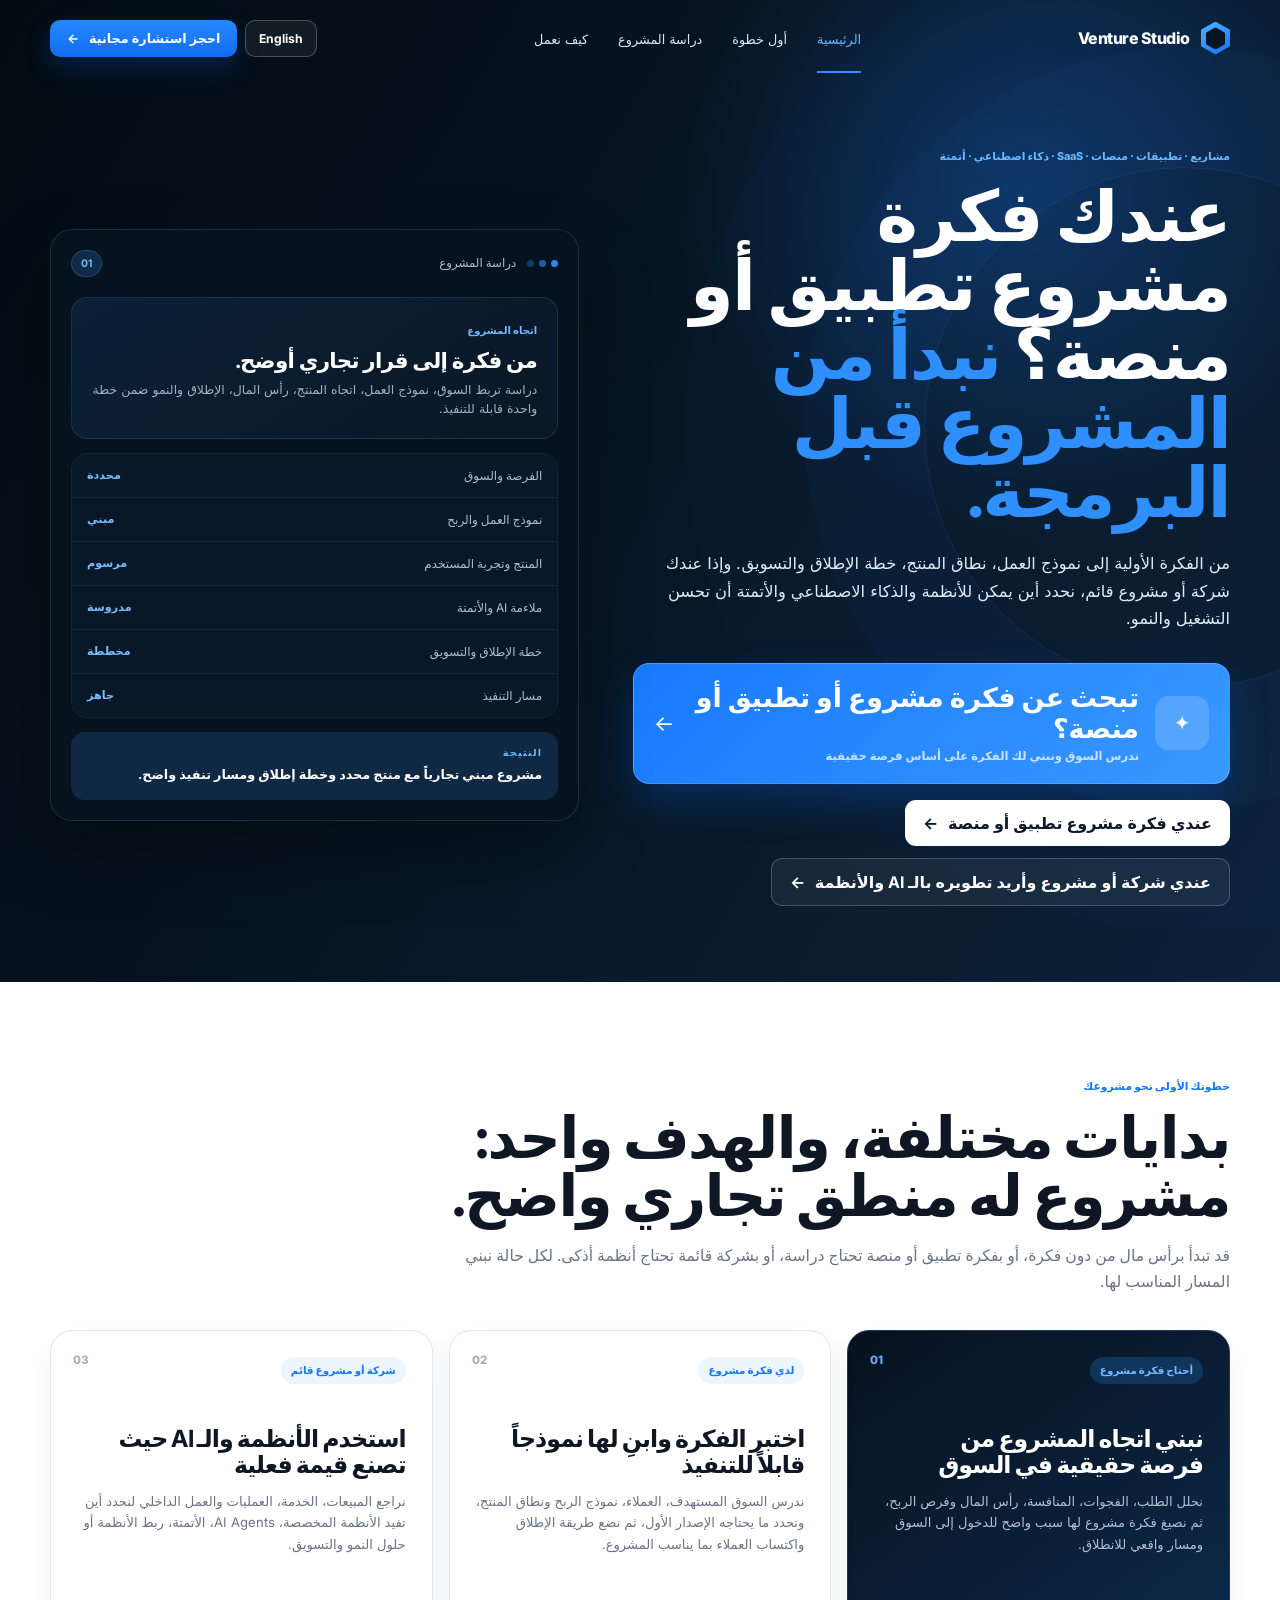
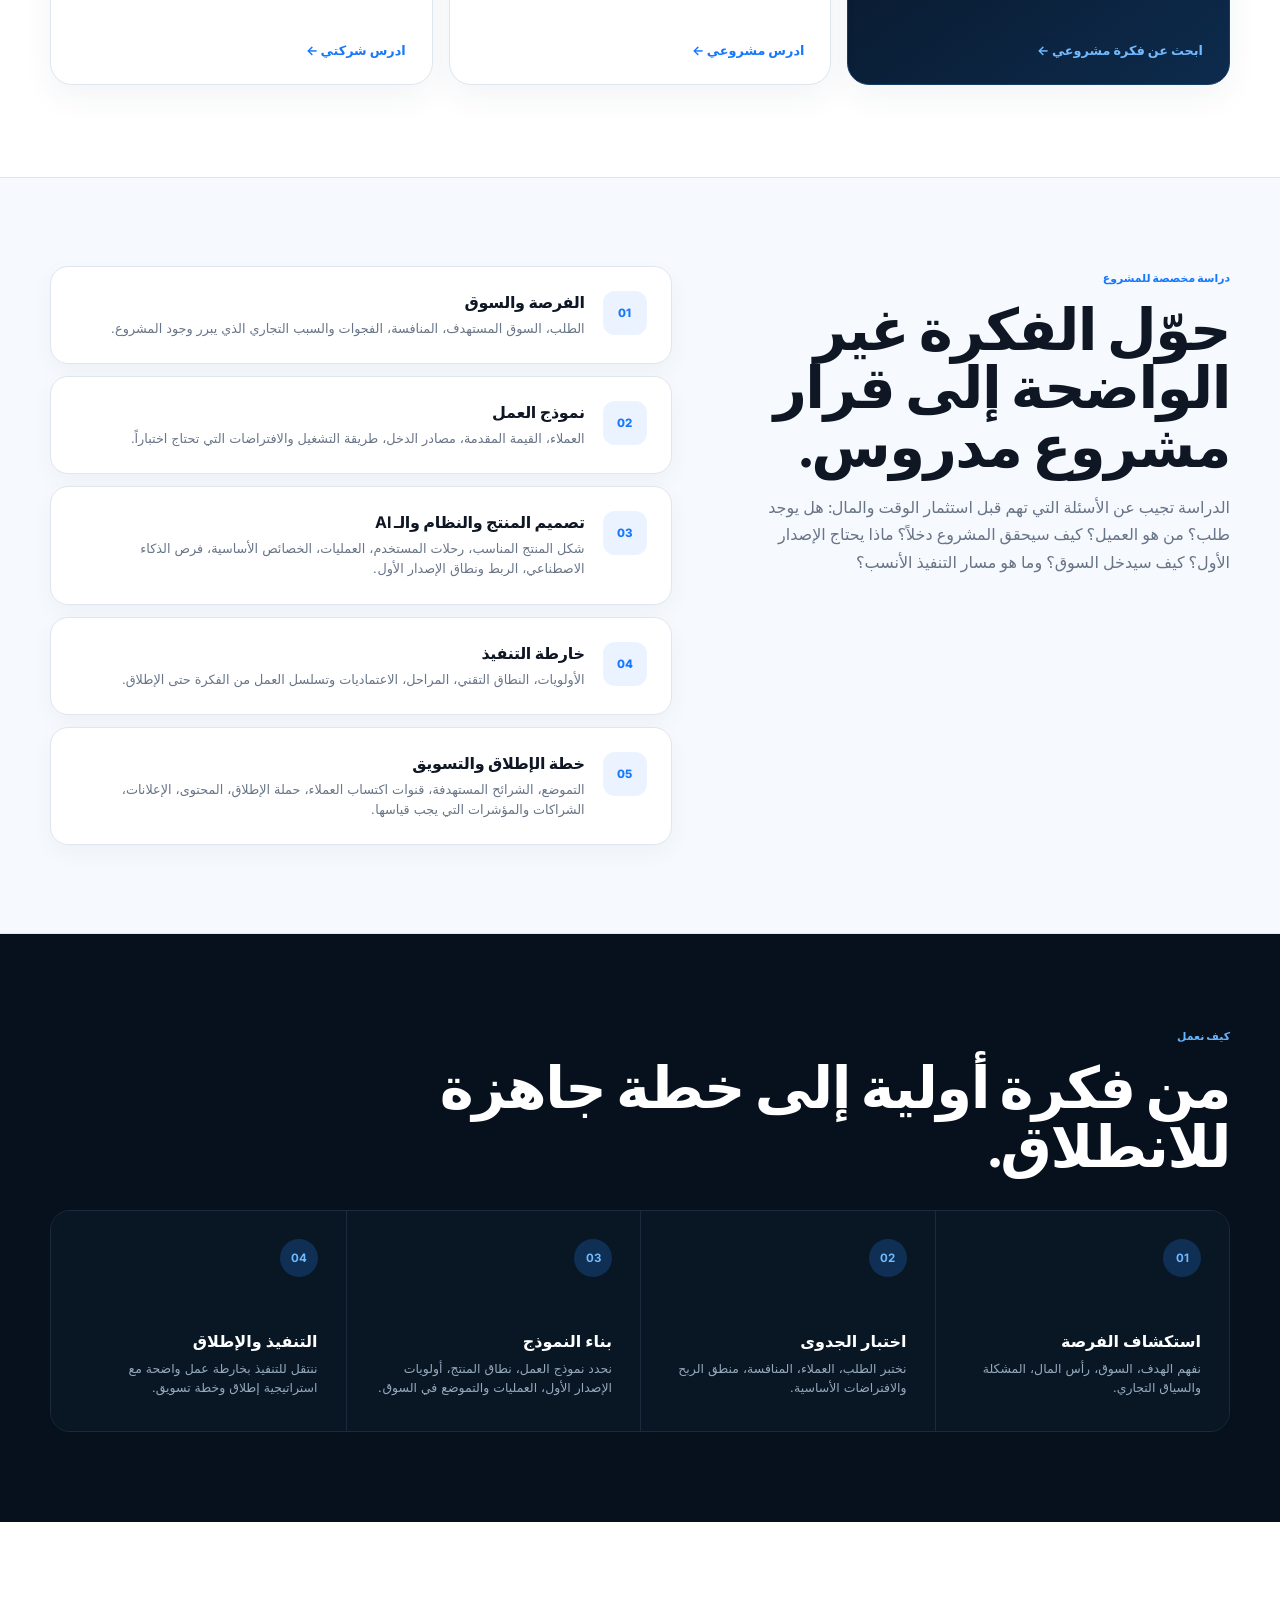
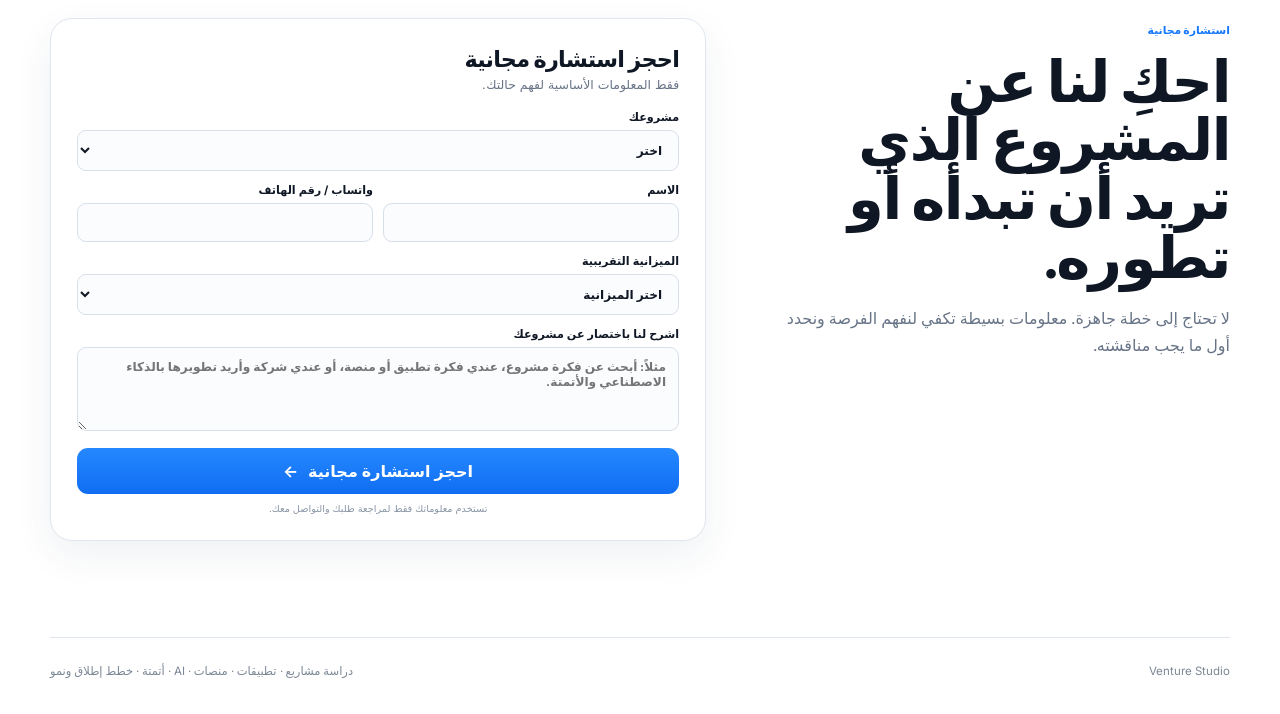
==== commit 8ef3a63d: "Remove MVP wording from public site" ====
--- a/index.html
+++ b/index.html
@@ -103,7 +103,7 @@
           <span class="route-number">02</span>
           <span class="route-tag" data-en="I have a project idea">لدي فكرة مشروع</span>
           <h3 data-en="Validate the idea and turn it into a business-ready plan">اختبر الفكرة وابنِ لها نموذجاً قابلاً للتنفيذ</h3>
-          <p data-en="We test the target market, users, revenue model and product scope, define the MVP, and design the launch and acquisition strategy around the project.">ندرس السوق المستهدف، العملاء، نموذج الربح ونطاق المنتج، نحدد الـ MVP، ونضع طريقة الإطلاق واكتساب العملاء بما يناسب المشروع.</p>
+          <p data-en="We test the target market, users, revenue model and product scope, define what the first version needs, and design the launch and acquisition strategy around the project.">ندرس السوق المستهدف، العملاء، نموذج الربح ونطاق المنتج، ونحدد ما يحتاجه الإصدار الأول، ثم نضع طريقة الإطلاق واكتساب العملاء بما يناسب المشروع.</p>
           <strong><span data-en="Study my project">ادرس مشروعي</span> <span>←</span></strong>
         </a>
 
@@ -128,7 +128,7 @@
         <div class="deliverables">
           <article><span>01</span><div><h3 data-en="Opportunity & Market">الفرصة والسوق</h3><p data-en="Demand, target market, competitive landscape, market gaps and the commercial reason for the project to exist.">الطلب، السوق المستهدف، المنافسة، الفجوات والسبب التجاري الذي يبرر وجود المشروع.</p></div></article>
           <article><span>02</span><div><h3 data-en="Business Model">نموذج العمل</h3><p data-en="Target users, value proposition, revenue streams, operating model and the assumptions that need validation.">العملاء، القيمة المقدمة، مصادر الدخل، طريقة التشغيل والافتراضات التي تحتاج اختباراً.</p></div></article>
-          <article><span>03</span><div><h3 data-en="Product, System & AI Blueprint">تصميم المنتج والنظام والـ AI</h3><p data-en="The right product format, user journeys, workflows, core features, AI opportunities, integrations and MVP scope.">شكل المنتج المناسب، رحلات المستخدم، العمليات، الخصائص الأساسية، فرص الذكاء الاصطناعي، الربط ونطاق الـ MVP.</p></div></article>
+          <article><span>03</span><div><h3 data-en="Product, System & AI Blueprint">تصميم المنتج والنظام والـ AI</h3><p data-en="The right product format, user journeys, workflows, core features, AI opportunities, integrations and first-version scope.">شكل المنتج المناسب، رحلات المستخدم، العمليات، الخصائص الأساسية، فرص الذكاء الاصطناعي، الربط ونطاق الإصدار الأول.</p></div></article>
           <article><span>04</span><div><h3 data-en="Execution Roadmap">خارطة التنفيذ</h3><p data-en="Priorities, technical scope, stages, dependencies, delivery sequence and the practical path from concept to launch.">الأولويات، النطاق التقني، المراحل، الاعتماديات وتسلسل العمل من الفكرة حتى الإطلاق.</p></div></article>
           <article><span>05</span><div><h3 data-en="Launch & Marketing Plan">خطة الإطلاق والتسويق</h3><p data-en="Positioning, target segments, acquisition channels, launch campaign, content, paid media, partnerships and the metrics that should be tracked.">التموضع، الشرائح المستهدفة، قنوات اكتساب العملاء، حملة الإطلاق، المحتوى، الإعلانات، الشراكات والمؤشرات التي يجب قياسها.</p></div></article>
         </div>
@@ -145,7 +145,7 @@
         <div class="process-grid">
           <article><b>01</b><h3 data-en="Explore">استكشاف الفرصة</h3><p data-en="Understand the goal, market, available capital, problem and commercial context.">نفهم الهدف، السوق، رأس المال، المشكلة والسياق التجاري.</p></article>
           <article><b>02</b><h3 data-en="Validate">اختبار الجدوى</h3><p data-en="Assess demand, users, competition, revenue logic and the assumptions behind the idea.">نختبر الطلب، العملاء، المنافسة، منطق الربح والافتراضات الأساسية.</p></article>
-          <article><b>03</b><h3 data-en="Design">بناء النموذج</h3><p data-en="Define the business model, product scope, MVP, workflows and market positioning.">نحدد نموذج العمل، نطاق المنتج، الـ MVP، العمليات والتموضع في السوق.</p></article>
+          <article><b>03</b><h3 data-en="Design">بناء النموذج</h3><p data-en="Define the business model, product scope, first-version priorities, workflows and market positioning.">نحدد نموذج العمل، نطاق المنتج، أولويات الإصدار الأول، العمليات والتموضع في السوق.</p></article>
           <article><b>04</b><h3 data-en="Execute & Launch">التنفيذ والإطلاق</h3><p data-en="Move forward with a clear build roadmap, launch strategy and marketing plan.">ننتقل للتنفيذ بخارطة عمل واضحة مع استراتيجية إطلاق وخطة تسويق.</p></article>
         </div>
       </div>
